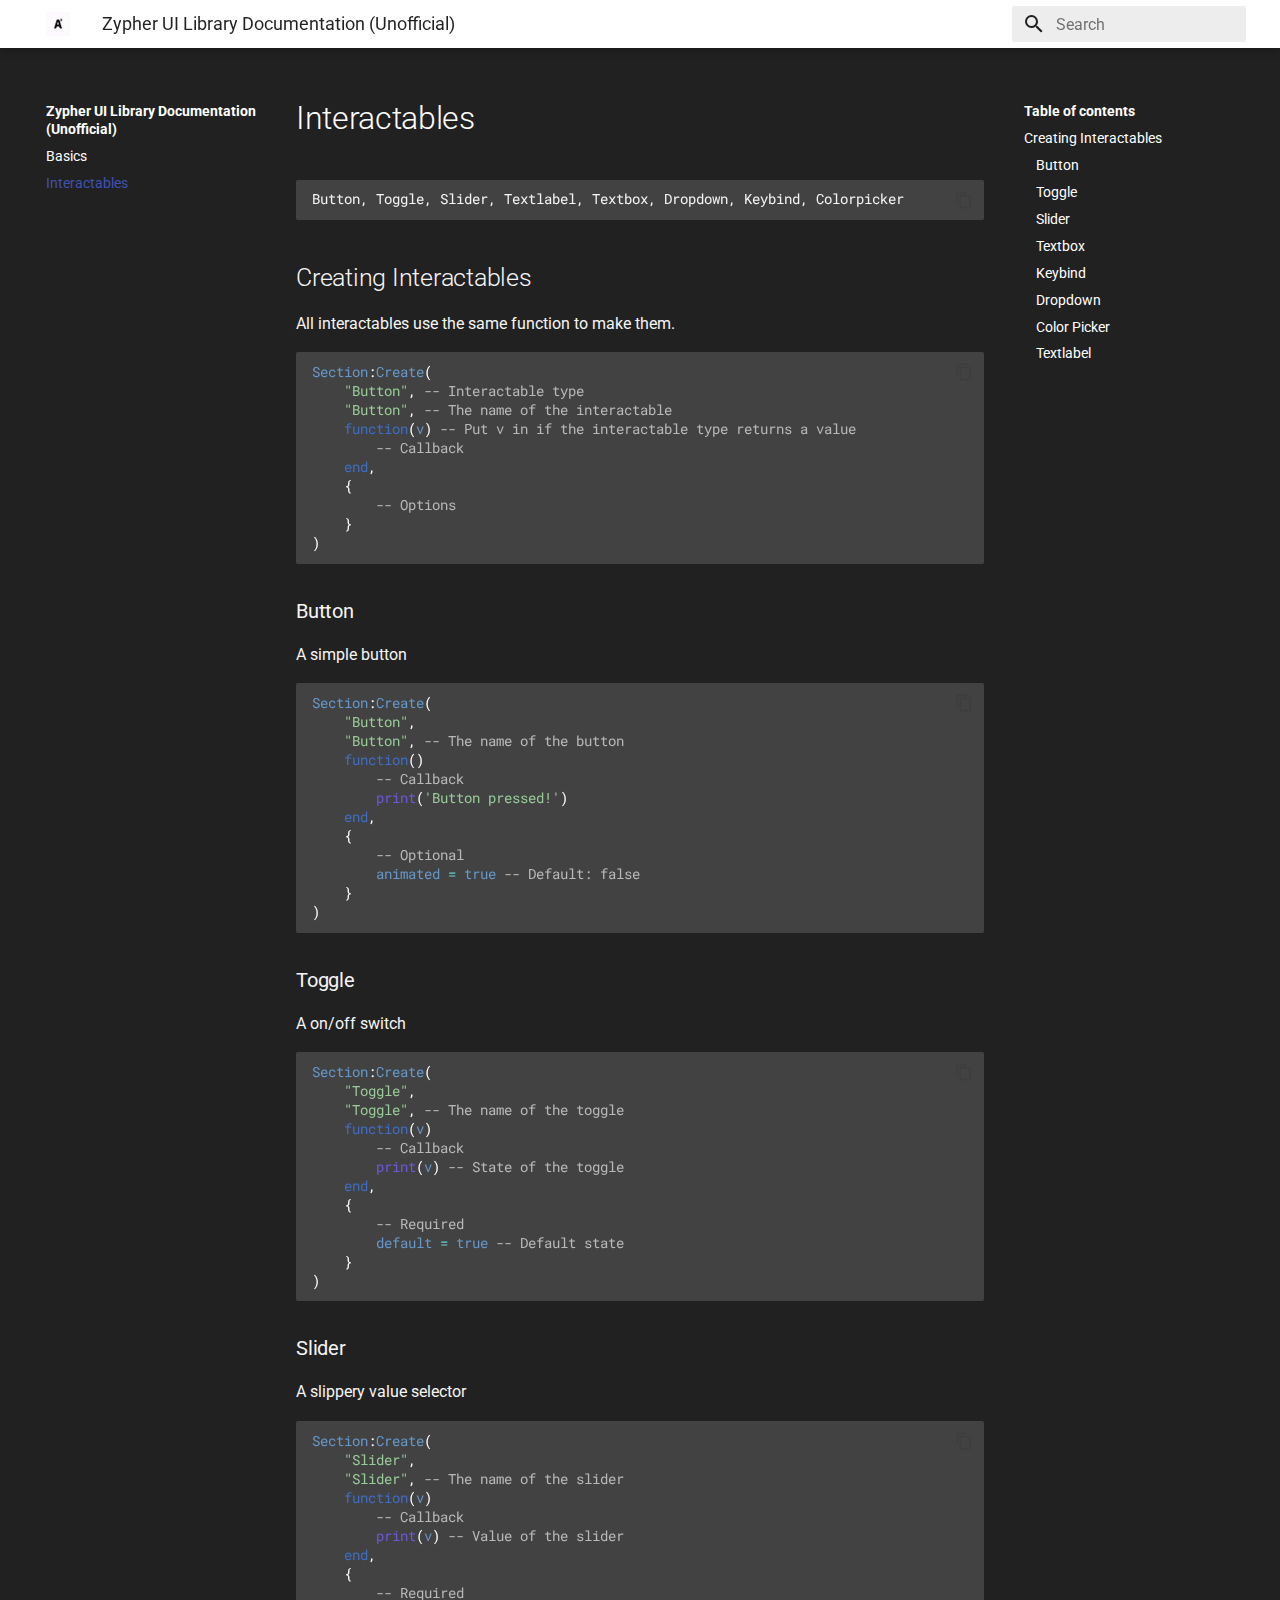
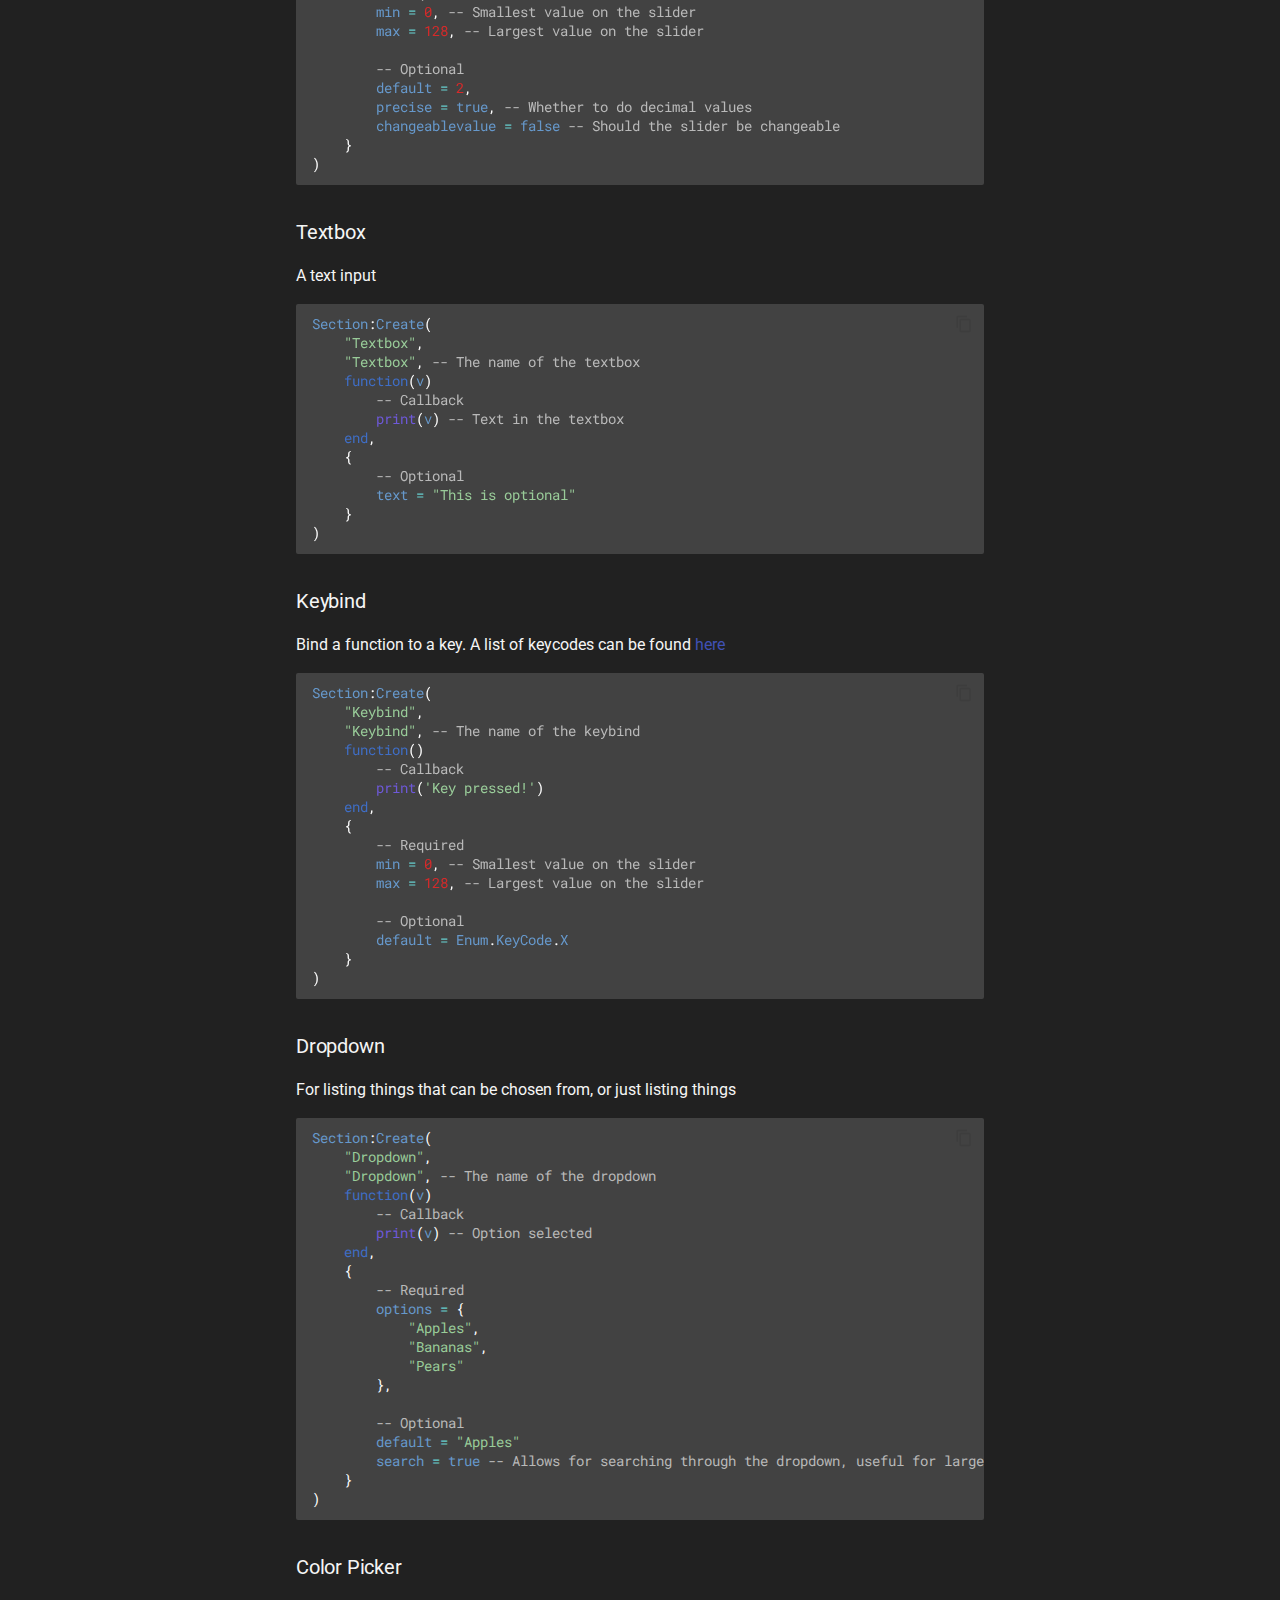
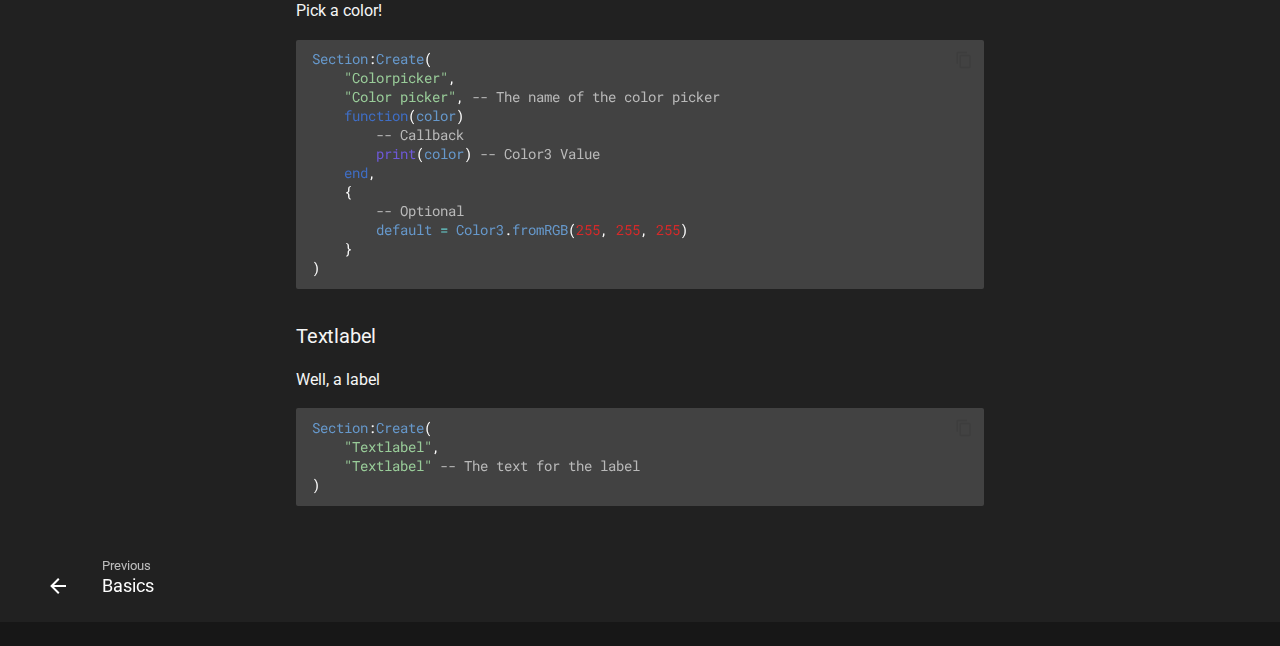
==== interactables/index.html @ fa1dda00 "Deployed f3097f0 with MkDocs version: 1.1.2" ====
<!doctype html>
<html lang="en" class="no-js">
  <head>
    
      <meta charset="utf-8">
      <meta name="viewport" content="width=device-width,initial-scale=1">
      
      
      
      
      <link rel="shortcut icon" href="../images/favicon.png">
      <meta name="generator" content="mkdocs-1.1.2, mkdocs-material-6.2.8">
    
    
      
        <title>Interactables - Zypher UI Library Documentation (Unofficial)</title>
      
    
    
      <link rel="stylesheet" href="../assets/stylesheets/main.cb6bc1d0.min.css">
      
        
        <link rel="stylesheet" href="../assets/stylesheets/palette.39b8e14a.min.css">
        
          
          
          <meta name="theme-color" content="#ffffff">
        
      
    
    
    
      
        
        <link rel="preconnect" href="https://fonts.gstatic.com" crossorigin>
        <link rel="stylesheet" href="https://fonts.googleapis.com/css?family=Roboto:300,400,400i,700%7CRoboto+Mono&display=fallback">
        <style>body,input{font-family:"Roboto",-apple-system,BlinkMacSystemFont,Helvetica,Arial,sans-serif}code,kbd,pre{font-family:"Roboto Mono",SFMono-Regular,Consolas,Menlo,monospace}</style>
      
    
    
    
      <link rel="stylesheet" href="../stylesheets/dark_theme.css">
    
      <link rel="stylesheet" href="../stylesheets/codehilite.css">
    
      <link rel="stylesheet" href="../stylesheets/styles.css">
    
    
      
    
    
<link rel='icon' type="image/png" href='https://cdn.soldexe.tk/l9nUzdSO.png' />
<meta property="og:type" content="website" />
<meta property="og:title" content="Alpha X" />
<meta property="og:description" content="Alpha X Script Documentation" />
<meta property="og:url" content="None" />
<meta property="og:image" content="https://cdn.soldexe.tk/l9nUzdSO.png" />

  </head>
  
  
    
    
    
    
    
    <body dir="ltr" data-md-color-scheme="" data-md-color-primary="white" data-md-color-accent="gray">
      
  
    
    <input class="md-toggle" data-md-toggle="drawer" type="checkbox" id="__drawer" autocomplete="off">
    <input class="md-toggle" data-md-toggle="search" type="checkbox" id="__search" autocomplete="off">
    <label class="md-overlay" for="__drawer"></label>
    <div data-md-component="skip">
      
        
        <a href="#interactables" class="md-skip">
          Skip to content
        </a>
      
    </div>
    <div data-md-component="announce">
      
    </div>
    
      

<header class="md-header" data-md-component="header">
  <nav class="md-header-nav md-grid" aria-label="Header">
    <a href=".." title="Zypher UI Library Documentation (Unofficial)" class="md-header-nav__button md-logo" aria-label="Zypher UI Library Documentation (Unofficial)">
      
  <img src="../assets/logo.png" alt="logo">

    </a>
    <label class="md-header-nav__button md-icon" for="__drawer">
      <svg xmlns="http://www.w3.org/2000/svg" viewBox="0 0 24 24"><path d="M3 6h18v2H3V6m0 5h18v2H3v-2m0 5h18v2H3v-2z"/></svg>
    </label>
    <div class="md-header-nav__title" data-md-component="header-title">
      <div class="md-header-nav__ellipsis">
        <div class="md-header-nav__topic">
          <span class="md-ellipsis">
            Zypher UI Library Documentation (Unofficial)
          </span>
        </div>
        <div class="md-header-nav__topic">
          <span class="md-ellipsis">
            
              Interactables
            
          </span>
        </div>
      </div>
    </div>
    
      <label class="md-header-nav__button md-icon" for="__search">
        <svg xmlns="http://www.w3.org/2000/svg" viewBox="0 0 24 24"><path d="M9.5 3A6.5 6.5 0 0116 9.5c0 1.61-.59 3.09-1.56 4.23l.27.27h.79l5 5-1.5 1.5-5-5v-.79l-.27-.27A6.516 6.516 0 019.5 16 6.5 6.5 0 013 9.5 6.5 6.5 0 019.5 3m0 2C7 5 5 7 5 9.5S7 14 9.5 14 14 12 14 9.5 12 5 9.5 5z"/></svg>
      </label>
      
<div class="md-search" data-md-component="search" role="dialog">
  <label class="md-search__overlay" for="__search"></label>
  <div class="md-search__inner" role="search">
    <form class="md-search__form" name="search">
      <input type="text" class="md-search__input" name="query" aria-label="Search" placeholder="Search" autocapitalize="off" autocorrect="off" autocomplete="off" spellcheck="false" data-md-component="search-query" data-md-state="active" required>
      <label class="md-search__icon md-icon" for="__search">
        <svg xmlns="http://www.w3.org/2000/svg" viewBox="0 0 24 24"><path d="M9.5 3A6.5 6.5 0 0116 9.5c0 1.61-.59 3.09-1.56 4.23l.27.27h.79l5 5-1.5 1.5-5-5v-.79l-.27-.27A6.516 6.516 0 019.5 16 6.5 6.5 0 013 9.5 6.5 6.5 0 019.5 3m0 2C7 5 5 7 5 9.5S7 14 9.5 14 14 12 14 9.5 12 5 9.5 5z"/></svg>
        <svg xmlns="http://www.w3.org/2000/svg" viewBox="0 0 24 24"><path d="M20 11v2H8l5.5 5.5-1.42 1.42L4.16 12l7.92-7.92L13.5 5.5 8 11h12z"/></svg>
      </label>
      <button type="reset" class="md-search__icon md-icon" aria-label="Clear" data-md-component="search-reset" tabindex="-1">
        <svg xmlns="http://www.w3.org/2000/svg" viewBox="0 0 24 24"><path d="M19 6.41L17.59 5 12 10.59 6.41 5 5 6.41 10.59 12 5 17.59 6.41 19 12 13.41 17.59 19 19 17.59 13.41 12 19 6.41z"/></svg>
      </button>
    </form>
    <div class="md-search__output">
      <div class="md-search__scrollwrap" data-md-scrollfix>
        <div class="md-search-result" data-md-component="search-result">
          <div class="md-search-result__meta">
            Initializing search
          </div>
          <ol class="md-search-result__list"></ol>
        </div>
      </div>
    </div>
  </div>
</div>
    
    
  </nav>
</header>
    
    <div class="md-container" data-md-component="container">
      
      
        
      
      <main class="md-main" data-md-component="main">
        <div class="md-main__inner md-grid">
          
            
              
              <div class="md-sidebar md-sidebar--primary" data-md-component="navigation" >
                <div class="md-sidebar__scrollwrap">
                  <div class="md-sidebar__inner">
                    




<nav class="md-nav md-nav--primary" aria-label="Navigation" data-md-level="0">
  <label class="md-nav__title" for="__drawer">
    <a href=".." title="Zypher UI Library Documentation (Unofficial)" class="md-nav__button md-logo" aria-label="Zypher UI Library Documentation (Unofficial)">
      
  <img src="../assets/logo.png" alt="logo">

    </a>
    Zypher UI Library Documentation (Unofficial)
  </label>
  
  <ul class="md-nav__list" data-md-scrollfix>
    
      
      
      

  
  
  
    <li class="md-nav__item">
      <a href=".." class="md-nav__link">
        Basics
      </a>
    </li>
  

    
      
      
      

  
  
    
  
  
    <li class="md-nav__item md-nav__item--active">
      
      <input class="md-nav__toggle md-toggle" data-md-toggle="toc" type="checkbox" id="__toc">
      
        
      
      
        <label class="md-nav__link md-nav__link--active" for="__toc">
          Interactables
          <span class="md-nav__icon md-icon"></span>
        </label>
      
      <a href="./" class="md-nav__link md-nav__link--active">
        Interactables
      </a>
      
        
<nav class="md-nav md-nav--secondary" aria-label="Table of contents">
  
  
    
  
  
    <label class="md-nav__title" for="__toc">
      <span class="md-nav__icon md-icon"></span>
      Table of contents
    </label>
    <ul class="md-nav__list" data-md-scrollfix>
      
        <li class="md-nav__item">
  <a href="#creating-interactables" class="md-nav__link">
    Creating Interactables
  </a>
  
    <nav class="md-nav" aria-label="Creating Interactables">
      <ul class="md-nav__list">
        
          <li class="md-nav__item">
  <a href="#button" class="md-nav__link">
    Button
  </a>
  
</li>
        
          <li class="md-nav__item">
  <a href="#toggle" class="md-nav__link">
    Toggle
  </a>
  
</li>
        
          <li class="md-nav__item">
  <a href="#slider" class="md-nav__link">
    Slider
  </a>
  
</li>
        
          <li class="md-nav__item">
  <a href="#textbox" class="md-nav__link">
    Textbox
  </a>
  
</li>
        
          <li class="md-nav__item">
  <a href="#keybind" class="md-nav__link">
    Keybind
  </a>
  
</li>
        
          <li class="md-nav__item">
  <a href="#dropdown" class="md-nav__link">
    Dropdown
  </a>
  
</li>
        
          <li class="md-nav__item">
  <a href="#color-picker" class="md-nav__link">
    Color Picker
  </a>
  
</li>
        
          <li class="md-nav__item">
  <a href="#textlabel" class="md-nav__link">
    Textlabel
  </a>
  
</li>
        
      </ul>
    </nav>
  
</li>
      
    </ul>
  
</nav>
      
    </li>
  

    
  </ul>
</nav>
                  </div>
                </div>
              </div>
            
            
              
              <div class="md-sidebar md-sidebar--secondary" data-md-component="toc" >
                <div class="md-sidebar__scrollwrap">
                  <div class="md-sidebar__inner">
                    
<nav class="md-nav md-nav--secondary" aria-label="Table of contents">
  
  
    
  
  
    <label class="md-nav__title" for="__toc">
      <span class="md-nav__icon md-icon"></span>
      Table of contents
    </label>
    <ul class="md-nav__list" data-md-scrollfix>
      
        <li class="md-nav__item">
  <a href="#creating-interactables" class="md-nav__link">
    Creating Interactables
  </a>
  
    <nav class="md-nav" aria-label="Creating Interactables">
      <ul class="md-nav__list">
        
          <li class="md-nav__item">
  <a href="#button" class="md-nav__link">
    Button
  </a>
  
</li>
        
          <li class="md-nav__item">
  <a href="#toggle" class="md-nav__link">
    Toggle
  </a>
  
</li>
        
          <li class="md-nav__item">
  <a href="#slider" class="md-nav__link">
    Slider
  </a>
  
</li>
        
          <li class="md-nav__item">
  <a href="#textbox" class="md-nav__link">
    Textbox
  </a>
  
</li>
        
          <li class="md-nav__item">
  <a href="#keybind" class="md-nav__link">
    Keybind
  </a>
  
</li>
        
          <li class="md-nav__item">
  <a href="#dropdown" class="md-nav__link">
    Dropdown
  </a>
  
</li>
        
          <li class="md-nav__item">
  <a href="#color-picker" class="md-nav__link">
    Color Picker
  </a>
  
</li>
        
          <li class="md-nav__item">
  <a href="#textlabel" class="md-nav__link">
    Textlabel
  </a>
  
</li>
        
      </ul>
    </nav>
  
</li>
      
    </ul>
  
</nav>
                  </div>
                </div>
              </div>
            
          
          <div class="md-content">
            <article class="md-content__inner md-typeset">
              
                
                
                <h1 id="interactables">Interactables</h1>
<div class="highlight"><pre><span></span><code>Button, Toggle, Slider, Textlabel, Textbox, Dropdown, Keybind, Colorpicker
</code></pre></div>
<h2 id="creating-interactables">Creating Interactables</h2>
<p>All interactables use the same function to make them.</p>
<div class="highlight"><pre><span></span><code><span class="n">Section</span><span class="p">:</span><span class="n">Create</span><span class="p">(</span>
    <span class="s2">&quot;Button&quot;</span><span class="p">,</span> <span class="c1">-- Interactable type</span>
    <span class="s2">&quot;Button&quot;</span><span class="p">,</span> <span class="c1">-- The name of the interactable</span>
    <span class="kr">function</span><span class="p">(</span><span class="n">v</span><span class="p">)</span> <span class="c1">-- Put v in if the interactable type returns a value</span>
        <span class="c1">-- Callback</span>
    <span class="kr">end</span><span class="p">,</span>
    <span class="p">{</span>
        <span class="c1">-- Options</span>
    <span class="p">}</span>
<span class="p">)</span>
</code></pre></div>
<h3 id="button">Button</h3>
<p>A simple button</p>
<div class="highlight"><pre><span></span><code><span class="n">Section</span><span class="p">:</span><span class="n">Create</span><span class="p">(</span>
    <span class="s2">&quot;Button&quot;</span><span class="p">,</span>
    <span class="s2">&quot;Button&quot;</span><span class="p">,</span> <span class="c1">-- The name of the button</span>
    <span class="kr">function</span><span class="p">()</span>
        <span class="c1">-- Callback</span>
        <span class="nb">print</span><span class="p">(</span><span class="s1">&#39;Button pressed!&#39;</span><span class="p">)</span>
    <span class="kr">end</span><span class="p">,</span>
    <span class="p">{</span>
        <span class="c1">-- Optional</span>
        <span class="n">animated</span> <span class="o">=</span> <span class="kc">true</span> <span class="c1">-- Default: false</span>
    <span class="p">}</span>
<span class="p">)</span>
</code></pre></div>
<h3 id="toggle">Toggle</h3>
<p>A on/off switch</p>
<div class="highlight"><pre><span></span><code><span class="n">Section</span><span class="p">:</span><span class="n">Create</span><span class="p">(</span>
    <span class="s2">&quot;Toggle&quot;</span><span class="p">,</span>
    <span class="s2">&quot;Toggle&quot;</span><span class="p">,</span> <span class="c1">-- The name of the toggle</span>
    <span class="kr">function</span><span class="p">(</span><span class="n">v</span><span class="p">)</span>
        <span class="c1">-- Callback</span>
        <span class="nb">print</span><span class="p">(</span><span class="n">v</span><span class="p">)</span> <span class="c1">-- State of the toggle</span>
    <span class="kr">end</span><span class="p">,</span>
    <span class="p">{</span>
        <span class="c1">-- Required</span>
        <span class="n">default</span> <span class="o">=</span> <span class="kc">true</span> <span class="c1">-- Default state</span>
    <span class="p">}</span>
<span class="p">)</span>
</code></pre></div>
<h3 id="slider">Slider</h3>
<p>A slippery value selector</p>
<div class="highlight"><pre><span></span><code><span class="n">Section</span><span class="p">:</span><span class="n">Create</span><span class="p">(</span>
    <span class="s2">&quot;Slider&quot;</span><span class="p">,</span>
    <span class="s2">&quot;Slider&quot;</span><span class="p">,</span> <span class="c1">-- The name of the slider</span>
    <span class="kr">function</span><span class="p">(</span><span class="n">v</span><span class="p">)</span>
        <span class="c1">-- Callback</span>
        <span class="nb">print</span><span class="p">(</span><span class="n">v</span><span class="p">)</span> <span class="c1">-- Value of the slider</span>
    <span class="kr">end</span><span class="p">,</span>
    <span class="p">{</span>
        <span class="c1">-- Required</span>
        <span class="n">min</span> <span class="o">=</span> <span class="mi">0</span><span class="p">,</span> <span class="c1">-- Smallest value on the slider</span>
        <span class="n">max</span> <span class="o">=</span> <span class="mi">128</span><span class="p">,</span> <span class="c1">-- Largest value on the slider</span>

        <span class="c1">-- Optional</span>
        <span class="n">default</span> <span class="o">=</span> <span class="mi">2</span><span class="p">,</span>
        <span class="n">precise</span> <span class="o">=</span> <span class="kc">true</span><span class="p">,</span> <span class="c1">-- Whether to do decimal values</span>
        <span class="n">changeablevalue</span> <span class="o">=</span> <span class="kc">false</span> <span class="c1">-- Should the slider be changeable</span>
    <span class="p">}</span>
<span class="p">)</span>
</code></pre></div>
<h3 id="textbox">Textbox</h3>
<p>A text input</p>
<div class="highlight"><pre><span></span><code><span class="n">Section</span><span class="p">:</span><span class="n">Create</span><span class="p">(</span>
    <span class="s2">&quot;Textbox&quot;</span><span class="p">,</span>
    <span class="s2">&quot;Textbox&quot;</span><span class="p">,</span> <span class="c1">-- The name of the textbox</span>
    <span class="kr">function</span><span class="p">(</span><span class="n">v</span><span class="p">)</span>
        <span class="c1">-- Callback</span>
        <span class="nb">print</span><span class="p">(</span><span class="n">v</span><span class="p">)</span> <span class="c1">-- Text in the textbox</span>
    <span class="kr">end</span><span class="p">,</span>
    <span class="p">{</span>
        <span class="c1">-- Optional</span>
        <span class="n">text</span> <span class="o">=</span> <span class="s2">&quot;This is optional&quot;</span>
    <span class="p">}</span>
<span class="p">)</span>
</code></pre></div>
<h3 id="keybind">Keybind</h3>
<p>Bind a function to a key. A list of keycodes can be found <a href="https://developer.roblox.com/en-us/api-reference/enum/KeyCode">here</a></p>
<div class="highlight"><pre><span></span><code><span class="n">Section</span><span class="p">:</span><span class="n">Create</span><span class="p">(</span>
    <span class="s2">&quot;Keybind&quot;</span><span class="p">,</span>
    <span class="s2">&quot;Keybind&quot;</span><span class="p">,</span> <span class="c1">-- The name of the keybind</span>
    <span class="kr">function</span><span class="p">()</span>
        <span class="c1">-- Callback</span>
        <span class="nb">print</span><span class="p">(</span><span class="s1">&#39;Key pressed!&#39;</span><span class="p">)</span>
    <span class="kr">end</span><span class="p">,</span>
    <span class="p">{</span>
        <span class="c1">-- Required</span>
        <span class="n">min</span> <span class="o">=</span> <span class="mi">0</span><span class="p">,</span> <span class="c1">-- Smallest value on the slider</span>
        <span class="n">max</span> <span class="o">=</span> <span class="mi">128</span><span class="p">,</span> <span class="c1">-- Largest value on the slider</span>

        <span class="c1">-- Optional</span>
        <span class="n">default</span> <span class="o">=</span> <span class="n">Enum</span><span class="p">.</span><span class="n">KeyCode</span><span class="p">.</span><span class="n">X</span>
    <span class="p">}</span>
<span class="p">)</span>
</code></pre></div>
<h3 id="dropdown">Dropdown</h3>
<p>For listing things that can be chosen from, or just listing things</p>
<div class="highlight"><pre><span></span><code><span class="n">Section</span><span class="p">:</span><span class="n">Create</span><span class="p">(</span>
    <span class="s2">&quot;Dropdown&quot;</span><span class="p">,</span>
    <span class="s2">&quot;Dropdown&quot;</span><span class="p">,</span> <span class="c1">-- The name of the dropdown</span>
    <span class="kr">function</span><span class="p">(</span><span class="n">v</span><span class="p">)</span>
        <span class="c1">-- Callback</span>
        <span class="nb">print</span><span class="p">(</span><span class="n">v</span><span class="p">)</span> <span class="c1">-- Option selected</span>
    <span class="kr">end</span><span class="p">,</span>
    <span class="p">{</span>
        <span class="c1">-- Required</span>
        <span class="n">options</span> <span class="o">=</span> <span class="p">{</span>
            <span class="s2">&quot;Apples&quot;</span><span class="p">,</span>
            <span class="s2">&quot;Bananas&quot;</span><span class="p">,</span>
            <span class="s2">&quot;Pears&quot;</span>
        <span class="p">},</span>

        <span class="c1">-- Optional</span>
        <span class="n">default</span> <span class="o">=</span> <span class="s2">&quot;Apples&quot;</span>
        <span class="n">search</span> <span class="o">=</span> <span class="kc">true</span> <span class="c1">-- Allows for searching through the dropdown, useful for large arrays of values</span>
    <span class="p">}</span>
<span class="p">)</span>
</code></pre></div>
<h3 id="color-picker">Color Picker</h3>
<p>Pick a color!</p>
<div class="highlight"><pre><span></span><code><span class="n">Section</span><span class="p">:</span><span class="n">Create</span><span class="p">(</span>
    <span class="s2">&quot;Colorpicker&quot;</span><span class="p">,</span>
    <span class="s2">&quot;Color picker&quot;</span><span class="p">,</span> <span class="c1">-- The name of the color picker</span>
    <span class="kr">function</span><span class="p">(</span><span class="n">color</span><span class="p">)</span>
        <span class="c1">-- Callback</span>
        <span class="nb">print</span><span class="p">(</span><span class="n">color</span><span class="p">)</span> <span class="c1">-- Color3 Value</span>
    <span class="kr">end</span><span class="p">,</span>
    <span class="p">{</span>
        <span class="c1">-- Optional</span>
        <span class="n">default</span> <span class="o">=</span> <span class="n">Color3</span><span class="p">.</span><span class="n">fromRGB</span><span class="p">(</span><span class="mi">255</span><span class="p">,</span> <span class="mi">255</span><span class="p">,</span> <span class="mi">255</span><span class="p">)</span>
    <span class="p">}</span>
<span class="p">)</span>
</code></pre></div>
<h3 id="textlabel">Textlabel</h3>
<p>Well, a label</p>
<div class="highlight"><pre><span></span><code><span class="n">Section</span><span class="p">:</span><span class="n">Create</span><span class="p">(</span>
    <span class="s2">&quot;Textlabel&quot;</span><span class="p">,</span>
    <span class="s2">&quot;Textlabel&quot;</span> <span class="c1">-- The text for the label</span>
<span class="p">)</span>
</code></pre></div>
                
              
              
                


              
            </article>
          </div>
        </div>
      </main>
      
        
<footer class="md-footer">
  
    <div class="md-footer-nav">
      <nav class="md-footer-nav__inner md-grid" aria-label="Footer">
        
          <a href=".." class="md-footer-nav__link md-footer-nav__link--prev" rel="prev">
            <div class="md-footer-nav__button md-icon">
              <svg xmlns="http://www.w3.org/2000/svg" viewBox="0 0 24 24"><path d="M20 11v2H8l5.5 5.5-1.42 1.42L4.16 12l7.92-7.92L13.5 5.5 8 11h12z"/></svg>
            </div>
            <div class="md-footer-nav__title">
              <div class="md-ellipsis">
                <span class="md-footer-nav__direction">
                  Previous
                </span>
                Basics
              </div>
            </div>
          </a>
        
        
      </nav>
    </div>
  
  <div class="md-footer-meta md-typeset">
    <div class="md-footer-meta__inner md-grid">
      <div class="md-footer-copyright">
        
      </div>
      
    </div>
  </div>
</footer>
      
    </div>
    
      <script src="../assets/javascripts/vendor.18f0862e.min.js"></script>
      <script src="../assets/javascripts/bundle.994580cf.min.js"></script><script id="__lang" type="application/json">{"clipboard.copy": "Copy to clipboard", "clipboard.copied": "Copied to clipboard", "search.config.lang": "en", "search.config.pipeline": "trimmer, stopWordFilter", "search.config.separator": "[\\s\\-]+", "search.placeholder": "Search", "search.result.placeholder": "Type to start searching", "search.result.none": "No matching documents", "search.result.one": "1 matching document", "search.result.other": "# matching documents", "search.result.more.one": "1 more on this page", "search.result.more.other": "# more on this page", "search.result.term.missing": "Missing"}</script>
      
      <script>
        app = initialize({
          base: "..",
          features: [],
          search: Object.assign({
            worker: "../assets/javascripts/worker/search.9c0e82ba.min.js"
          }, typeof search !== "undefined" && search)
        })
      </script>
      
    
  </body>
</html>
---- assets/stylesheets/main.cb6bc1d0.min.css ----
html{box-sizing:border-box;-webkit-text-size-adjust:none;-moz-text-size-adjust:none;-ms-text-size-adjust:none;text-size-adjust:none}*,*::before,*::after{box-sizing:inherit}body{margin:0}a,button,label,input{-webkit-tap-highlight-color:transparent}a{color:inherit;text-decoration:none}hr{display:block;box-sizing:content-box;height:.05rem;padding:0;overflow:visible;border:0}small{font-size:80%}sub,sup{line-height:1em}img{border-style:none}table{border-collapse:separate;border-spacing:0}td,th{font-weight:400;vertical-align:top}button{margin:0;padding:0;font-size:inherit;background:transparent;border:0}input{border:0;outline:none}:root{--md-default-fg-color: hsla(0, 0%, 0%, 0.87);--md-default-fg-color--light: hsla(0, 0%, 0%, 0.54);--md-default-fg-color--lighter: hsla(0, 0%, 0%, 0.32);--md-default-fg-color--lightest: hsla(0, 0%, 0%, 0.07);--md-default-bg-color: hsla(0, 0%, 100%, 1);--md-default-bg-color--light: hsla(0, 0%, 100%, 0.7);--md-default-bg-color--lighter: hsla(0, 0%, 100%, 0.3);--md-default-bg-color--lightest: hsla(0, 0%, 100%, 0.12);--md-primary-fg-color: hsla(231, 48%, 48%, 1);--md-primary-fg-color--light: hsla(231, 44%, 56%, 1);--md-primary-fg-color--dark: hsla(232, 54%, 41%, 1);--md-primary-bg-color: hsla(0, 0%, 100%, 1);--md-primary-bg-color--light: hsla(0, 0%, 100%, 0.7);--md-accent-fg-color: hsla(231, 99%, 66%, 1);--md-accent-fg-color--transparent: hsla(231, 99%, 66%, 0.1);--md-accent-bg-color: hsla(0, 0%, 100%, 1);--md-accent-bg-color--light: hsla(0, 0%, 100%, 0.7)}:root>*{--md-code-fg-color: hsla(200, 18%, 26%, 1);--md-code-bg-color: hsla(0, 0%, 96%, 1);--md-code-hl-color: hsla(60, 100%, 50%, 0.5);--md-code-hl-number-color: hsla(0, 67%, 50%, 1);--md-code-hl-special-color: hsla(340, 83%, 47%, 1);--md-code-hl-function-color: hsla(291, 45%, 50%, 1);--md-code-hl-constant-color: hsla(250, 63%, 60%, 1);--md-code-hl-keyword-color: hsla(219, 54%, 51%, 1);--md-code-hl-string-color: hsla(150, 63%, 30%, 1);--md-code-hl-name-color: var(--md-code-fg-color);--md-code-hl-operator-color: var(--md-default-fg-color--light);--md-code-hl-punctuation-color: var(--md-default-fg-color--light);--md-code-hl-comment-color: var(--md-default-fg-color--light);--md-code-hl-generic-color: var(--md-default-fg-color--light);--md-code-hl-variable-color: var(--md-default-fg-color--light);--md-typeset-color: var(--md-default-fg-color);--md-typeset-a-color: var(--md-primary-fg-color);--md-typeset-mark-color: hsla(60, 100%, 50%, 0.5);--md-typeset-del-color: hsla(6, 90%, 60%, 0.15);--md-typeset-ins-color: hsla(150, 90%, 44%, 0.15);--md-typeset-kbd-color: hsla(0, 0%, 98%, 1);--md-typeset-kbd-accent-color: hsla(0, 100%, 100%, 1);--md-typeset-kbd-border-color: hsla(0, 0%, 72%, 1);--md-admonition-fg-color: var(--md-default-fg-color);--md-admonition-bg-color: var(--md-default-bg-color);--md-footer-fg-color: hsla(0, 0%, 100%, 1);--md-footer-fg-color--light: hsla(0, 0%, 100%, 0.7);--md-footer-fg-color--lighter: hsla(0, 0%, 100%, 0.3);--md-footer-bg-color: hsla(0, 0%, 0%, 0.87);--md-footer-bg-color--dark: hsla(0, 0%, 0%, 0.32)}.md-icon svg{display:block;width:1.2rem;height:1.2rem;fill:currentColor}body{-webkit-font-smoothing:antialiased;-moz-osx-font-smoothing:grayscale}body,input{color:var(--md-typeset-color);font-feature-settings:"kern","liga";font-family:-apple-system,BlinkMacSystemFont,Helvetica,Arial,sans-serif}code,pre,kbd{color:var(--md-typeset-color);font-feature-settings:"kern";font-family:SFMono-Regular,Consolas,Menlo,monospace}:root{--md-typeset-table--ascending: url("data:image/svg+xml;charset=utf-8,<?xml version='1.0' encoding='UTF-8'?><!DOCTYPE svg PUBLIC '-//W3C//DTD SVG 1.1//EN' 'http://www.w3.org/Graphics/SVG/1.1/DTD/svg11.dtd'><svg xmlns='http://www.w3.org/2000/svg' xmlns:xlink='http://www.w3.org/1999/xlink' version='1.1' id='mdi-arrow-down' width='24' height='24' viewBox='0 0 24 24'><path d='M11,4H13V16L18.5,10.5L19.92,11.92L12,19.84L4.08,11.92L5.5,10.5L11,16V4Z'/></svg>");--md-typeset-table--descending: url("data:image/svg+xml;charset=utf-8,<?xml version='1.0' encoding='UTF-8'?><!DOCTYPE svg PUBLIC '-//W3C//DTD SVG 1.1//EN' 'http://www.w3.org/Graphics/SVG/1.1/DTD/svg11.dtd'><svg xmlns='http://www.w3.org/2000/svg' xmlns:xlink='http://www.w3.org/1999/xlink' version='1.1' id='mdi-arrow-up' width='24' height='24' viewBox='0 0 24 24'><path d='M13,20H11V8L5.5,13.5L4.08,12.08L12,4.16L19.92,12.08L18.5,13.5L13,8V20Z'/></svg>")}.md-typeset{font-size:.8rem;line-height:1.6;-webkit-print-color-adjust:exact;color-adjust:exact}@media print{.md-typeset{font-size:.68rem}}.md-typeset p,.md-typeset ul,.md-typeset ol,.md-typeset dl,.md-typeset blockquote{margin:1em 0}.md-typeset h1{margin:0 0 1.25em;color:var(--md-default-fg-color--light);font-weight:300;font-size:2em;line-height:1.3;letter-spacing:-0.01em}.md-typeset h2{margin:1.6em 0 .64em;font-weight:300;font-size:1.5625em;line-height:1.4;letter-spacing:-0.01em}.md-typeset h3{margin:1.6em 0 .8em;font-weight:400;font-size:1.25em;line-height:1.5;letter-spacing:-0.01em}.md-typeset h2+h3{margin-top:.8em}.md-typeset h4{margin:1em 0;font-weight:700;letter-spacing:-0.01em}.md-typeset h5,.md-typeset h6{margin:1.25em 0;color:var(--md-default-fg-color--light);font-weight:700;font-size:.8em;letter-spacing:-0.01em}.md-typeset h5{text-transform:uppercase}.md-typeset hr{margin:1.5em 0;border-bottom:.05rem solid var(--md-default-fg-color--lightest)}.md-typeset a{color:var(--md-typeset-a-color);word-break:break-word}.md-typeset a,.md-typeset a::before{transition:color 125ms}.md-typeset a:focus,.md-typeset a:hover{color:var(--md-accent-fg-color)}.md-typeset code,.md-typeset pre,.md-typeset kbd{color:var(--md-code-fg-color);direction:ltr}@media print{.md-typeset code,.md-typeset pre,.md-typeset kbd{white-space:pre-wrap}}.md-typeset code{padding:0 .2941176471em;font-size:.85em;word-break:break-word;background-color:var(--md-code-bg-color);border-radius:.1rem;-webkit-box-decoration-break:clone;box-decoration-break:clone}.md-typeset code:not(.focus-visible){outline:none;-webkit-tap-highlight-color:transparent}.md-typeset h1 code,.md-typeset h2 code,.md-typeset h3 code,.md-typeset h4 code,.md-typeset h5 code,.md-typeset h6 code{margin:initial;padding:initial;background-color:transparent;box-shadow:none}.md-typeset a>code{color:currentColor}.md-typeset pre{position:relative;margin:1em 0;line-height:1.4}.md-typeset pre>code{display:block;margin:0;padding:.7720588235em 1.1764705882em;overflow:auto;word-break:normal;box-shadow:none;-webkit-box-decoration-break:slice;box-decoration-break:slice;touch-action:auto;scrollbar-width:thin;scrollbar-color:var(--md-default-fg-color--lighter) transparent}.md-typeset pre>code:hover{scrollbar-color:var(--md-accent-fg-color) transparent}.md-typeset pre>code::-webkit-scrollbar{width:.2rem;height:.2rem}.md-typeset pre>code::-webkit-scrollbar-thumb{background-color:var(--md-default-fg-color--lighter)}.md-typeset pre>code::-webkit-scrollbar-thumb:hover{background-color:var(--md-accent-fg-color)}@media screen and (max-width: 44.9375em){.md-typeset>pre{margin:1em -0.8rem}.md-typeset>pre code{border-radius:0}}.md-typeset kbd{display:inline-block;padding:0 .6666666667em;color:var(--md-default-fg-color);font-size:.75em;vertical-align:text-top;word-break:break-word;background-color:var(--md-typeset-kbd-color);border-radius:.1rem;box-shadow:0 .1rem 0 .05rem var(--md-typeset-kbd-border-color),0 .1rem 0 var(--md-typeset-kbd-border-color),0 -0.1rem .2rem var(--md-typeset-kbd-accent-color) inset}.md-typeset mark{color:inherit;word-break:break-word;background-color:var(--md-typeset-mark-color);-webkit-box-decoration-break:clone;box-decoration-break:clone}.md-typeset abbr{text-decoration:none;border-bottom:.05rem dotted var(--md-default-fg-color--light);cursor:help}@media(hover: none){.md-typeset abbr{position:relative}.md-typeset abbr[title]:focus::after,.md-typeset abbr[title]:hover::after{box-shadow:0 2px 2px 0 rgba(0,0,0,.14),0 1px 5px 0 rgba(0,0,0,.12),0 3px 1px -2px rgba(0,0,0,.2);position:absolute;left:0;display:inline-block;width:auto;min-width:-webkit-max-content;min-width:-moz-max-content;min-width:max-content;max-width:80%;margin-top:2em;padding:.2rem .3rem;color:var(--md-default-bg-color);font-size:.7rem;background-color:var(--md-default-fg-color);border-radius:.1rem;content:attr(title)}}.md-typeset small{opacity:.75}.md-typeset sup,.md-typeset sub{margin-left:.078125em}[dir=rtl] .md-typeset sup,[dir=rtl] .md-typeset sub{margin-right:.078125em;margin-left:initial}.md-typeset blockquote{padding-left:.6rem;color:var(--md-default-fg-color--light);border-left:.2rem solid var(--md-default-fg-color--lighter)}[dir=rtl] .md-typeset blockquote{padding-right:.6rem;padding-left:initial;border-right:.2rem solid var(--md-default-fg-color--lighter);border-left:initial}.md-typeset ul{list-style-type:disc}.md-typeset ul,.md-typeset ol{margin-left:.625em;padding:0}[dir=rtl] .md-typeset ul,[dir=rtl] .md-typeset ol{margin-right:.625em;margin-left:initial}.md-typeset ul ol,.md-typeset ol ol{list-style-type:lower-alpha}.md-typeset ul ol ol,.md-typeset ol ol ol{list-style-type:lower-roman}.md-typeset ul li,.md-typeset ol li{margin-bottom:.5em;margin-left:1.25em}[dir=rtl] .md-typeset ul li,[dir=rtl] .md-typeset ol li{margin-right:1.25em;margin-left:initial}.md-typeset ul li p,.md-typeset ul li blockquote,.md-typeset ol li p,.md-typeset ol li blockquote{margin:.5em 0}.md-typeset ul li:last-child,.md-typeset ol li:last-child{margin-bottom:0}.md-typeset ul li ul,.md-typeset ul li ol,.md-typeset ol li ul,.md-typeset ol li ol{margin:.5em 0 .5em .625em}[dir=rtl] .md-typeset ul li ul,[dir=rtl] .md-typeset ul li ol,[dir=rtl] .md-typeset ol li ul,[dir=rtl] .md-typeset ol li ol{margin-right:.625em;margin-left:initial}.md-typeset dd{margin:1em 0 1.5em 1.875em}[dir=rtl] .md-typeset dd{margin-right:1.875em;margin-left:initial}.md-typeset img,.md-typeset svg{max-width:100%;height:auto}.md-typeset img[align=left],.md-typeset svg[align=left]{margin:1em;margin-left:0}.md-typeset img[align=right],.md-typeset svg[align=right]{margin:1em;margin-right:0}.md-typeset img[align]:only-child,.md-typeset svg[align]:only-child{margin-top:0}.md-typeset figure{width:-webkit-fit-content;width:-moz-fit-content;width:fit-content;max-width:100%;margin:0 auto;text-align:center}.md-typeset figure img{display:block}.md-typeset figcaption{max-width:24rem;margin:1em auto 2em;font-style:italic}.md-typeset iframe{max-width:100%}.md-typeset table:not([class]){display:inline-block;max-width:100%;overflow:auto;font-size:.64rem;background-color:var(--md-default-bg-color);border-radius:.1rem;box-shadow:0 .2rem .5rem rgba(0,0,0,.05),0 0 .05rem rgba(0,0,0,.1);touch-action:auto}@media print{.md-typeset table:not([class]){display:table}}.md-typeset table:not([class])+*{margin-top:1.5em}.md-typeset table:not([class]) th>*:first-child,.md-typeset table:not([class]) td>*:first-child{margin-top:0}.md-typeset table:not([class]) th>*:last-child,.md-typeset table:not([class]) td>*:last-child{margin-bottom:0}.md-typeset table:not([class]) th:not([align]),.md-typeset table:not([class]) td:not([align]){text-align:left}[dir=rtl] .md-typeset table:not([class]) th:not([align]),[dir=rtl] .md-typeset table:not([class]) td:not([align]){text-align:right}.md-typeset table:not([class]) th{min-width:5rem;padding:.9375em 1.25em;color:var(--md-default-bg-color);vertical-align:top;background-color:var(--md-default-fg-color--light)}.md-typeset table:not([class]) th a{color:inherit}.md-typeset table:not([class]) td{padding:.9375em 1.25em;vertical-align:top;border-top:.05rem solid var(--md-default-fg-color--lightest)}.md-typeset table:not([class]) tr{transition:background-color 125ms}.md-typeset table:not([class]) tr:hover{background-color:rgba(0,0,0,.035);box-shadow:0 .05rem 0 var(--md-default-bg-color) inset}.md-typeset table:not([class]) tr:first-child td{border-top:0}.md-typeset table:not([class]) a{word-break:normal}.md-typeset table th[role=columnheader]{cursor:pointer}.md-typeset table th[role=columnheader]::after{display:inline-block;width:1.2em;height:1.2em;margin-left:.5em;vertical-align:sub;-webkit-mask-repeat:no-repeat;mask-repeat:no-repeat;-webkit-mask-size:contain;mask-size:contain;content:""}.md-typeset table th[role=columnheader][aria-sort=ascending]::after{background-color:currentColor;-webkit-mask-image:var(--md-typeset-table--ascending);mask-image:var(--md-typeset-table--ascending)}.md-typeset table th[role=columnheader][aria-sort=descending]::after{background-color:currentColor;-webkit-mask-image:var(--md-typeset-table--descending);mask-image:var(--md-typeset-table--descending)}.md-typeset__scrollwrap{margin:1em -0.8rem;overflow-x:auto;touch-action:auto}.md-typeset__table{display:inline-block;margin-bottom:.5em;padding:0 .8rem}@media print{.md-typeset__table{display:block}}html .md-typeset__table table{display:table;width:100%;margin:0;overflow:hidden}html{height:100%;overflow-x:hidden;font-size:125%}@media screen and (min-width: 100em){html{font-size:137.5%}}@media screen and (min-width: 125em){html{font-size:150%}}body{position:relative;display:flex;flex-direction:column;width:100%;min-height:100%;font-size:.5rem;background-color:var(--md-default-bg-color)}@media print{body{display:block}}@media screen and (max-width: 59.9375em){body[data-md-state=lock]{position:fixed}}.md-grid{max-width:61rem;margin-right:auto;margin-left:auto}.md-container{display:flex;flex-direction:column;flex-grow:1}@media print{.md-container{display:block}}.md-main{flex-grow:1}.md-main__inner{display:flex;height:100%;margin-top:1.5rem}.md-ellipsis{overflow:hidden;white-space:nowrap;text-overflow:ellipsis}.md-toggle{display:none}.md-skip{position:fixed;z-index:-1;margin:.5rem;padding:.3rem .5rem;color:var(--md-default-bg-color);font-size:.64rem;background-color:var(--md-default-fg-color);border-radius:.1rem;transform:translateY(0.4rem);opacity:0}.md-skip:focus{z-index:10;transform:translateY(0);opacity:1;transition:transform 250ms cubic-bezier(0.4, 0, 0.2, 1),opacity 175ms 75ms}@page{margin:25mm}.md-announce{overflow:auto;background-color:var(--md-footer-bg-color)}@media print{.md-announce{display:none}}.md-announce__inner{margin:.6rem auto;padding:0 .8rem;color:var(--md-footer-fg-color);font-size:.7rem}.md-typeset .md-button{display:inline-block;padding:.625em 2em;color:var(--md-primary-fg-color);font-weight:700;border:.1rem solid currentColor;border-radius:.1rem;transition:color 125ms,background-color 125ms,border-color 125ms}.md-typeset .md-button--primary{color:var(--md-primary-bg-color);background-color:var(--md-primary-fg-color);border-color:var(--md-primary-fg-color)}.md-typeset .md-button:focus,.md-typeset .md-button:hover{color:var(--md-accent-bg-color);background-color:var(--md-accent-fg-color);border-color:var(--md-accent-fg-color)}:root{--md-clipboard-icon: url("data:image/svg+xml;charset=utf-8,<?xml version='1.0' encoding='UTF-8'?><!DOCTYPE svg PUBLIC '-//W3C//DTD SVG 1.1//EN' 'http://www.w3.org/Graphics/SVG/1.1/DTD/svg11.dtd'><svg xmlns='http://www.w3.org/2000/svg' xmlns:xlink='http://www.w3.org/1999/xlink' version='1.1' id='mdi-content-copy' width='24' height='24' viewBox='0 0 24 24'><path d='M19,21H8V7H19M19,5H8A2,2 0 0,0 6,7V21A2,2 0 0,0 8,23H19A2,2 0 0,0 21,21V7A2,2 0 0,0 19,5M16,1H4A2,2 0 0,0 2,3V17H4V3H16V1Z'/></svg>")}.md-clipboard{position:absolute;top:.5em;right:.5em;z-index:1;width:1.5em;height:1.5em;color:var(--md-default-fg-color--lightest);border-radius:.1rem;cursor:pointer;transition:color 250ms}@media print{.md-clipboard{display:none}}:hover>.md-clipboard{color:var(--md-default-fg-color--light)}.md-clipboard:focus,.md-clipboard:hover{color:var(--md-accent-fg-color)}.md-clipboard::after{display:block;width:1.125em;height:1.125em;margin:0 auto;background-color:currentColor;-webkit-mask-image:var(--md-clipboard-icon);mask-image:var(--md-clipboard-icon);-webkit-mask-repeat:no-repeat;mask-repeat:no-repeat;-webkit-mask-size:contain;mask-size:contain;content:""}.md-content{flex-grow:1;overflow:hidden;scroll-padding-top:51.2rem}.md-content__inner{margin:0 .8rem 1.2rem;padding-top:.6rem}@media screen and (min-width: 76.25em){.md-sidebar--primary:not([hidden])~.md-content>.md-content__inner{margin-left:1.2rem}[dir=rtl] .md-sidebar--primary:not([hidden])~.md-content>.md-content__inner{margin-right:1.2rem;margin-left:.8rem}.md-sidebar--secondary:not([hidden])~.md-content>.md-content__inner{margin-right:1.2rem}[dir=rtl] .md-sidebar--secondary:not([hidden])~.md-content>.md-content__inner{margin-right:.8rem;margin-left:1.2rem}}.md-content__inner::before{display:block;height:.4rem;content:""}.md-content__inner>:last-child{margin-bottom:0}.md-content__button{float:right;margin:.4rem 0;margin-left:.4rem;padding:0}@media print{.md-content__button{display:none}}[dir=rtl] .md-content__button{float:left;margin-right:.4rem;margin-left:initial}[dir=rtl] .md-content__button svg{transform:scaleX(-1)}.md-typeset .md-content__button{color:var(--md-default-fg-color--lighter)}.md-content__button svg{display:inline;vertical-align:top}.md-dialog{box-shadow:0 2px 2px 0 rgba(0,0,0,.14),0 1px 5px 0 rgba(0,0,0,.12),0 3px 1px -2px rgba(0,0,0,.2);position:fixed;right:.8rem;bottom:.8rem;left:initial;z-index:2;display:block;min-width:11.1rem;padding:.4rem .6rem;color:var(--md-default-bg-color);font-size:.7rem;background-color:var(--md-default-fg-color);border:none;border-radius:.1rem;transform:translateY(100%);opacity:0;transition:transform 0ms 400ms,opacity 400ms}@media print{.md-dialog{display:none}}[dir=rtl] .md-dialog{right:initial;left:.8rem}.md-dialog[data-md-state=open]{transform:translateY(0);opacity:1;transition:transform 400ms cubic-bezier(0.075, 0.85, 0.175, 1),opacity 400ms}.md-header{position:-webkit-sticky;position:sticky;top:0;right:0;left:0;z-index:2;color:var(--md-primary-bg-color);background-color:var(--md-primary-fg-color);box-shadow:0 0 .2rem rgba(0,0,0,0),0 .2rem .4rem rgba(0,0,0,0);transition:color 250ms,background-color 250ms}@media print{.md-header{display:none}}.md-header[data-md-state=shadow]{box-shadow:0 0 .2rem rgba(0,0,0,.1),0 .2rem .4rem rgba(0,0,0,.2);transition:transform 250ms cubic-bezier(0.1, 0.7, 0.1, 1),color 250ms,background-color 250ms,box-shadow 250ms}.md-header[data-md-state=hidden]{transform:translateY(-100%);transition:transform 250ms cubic-bezier(0.8, 0, 0.6, 1),color 250ms,background-color 250ms,box-shadow 250ms}.md-header-nav{display:flex;align-items:center;padding:0 .2rem}.md-header-nav__button{position:relative;z-index:1;display:inline-block;margin:.2rem;padding:.4rem;color:currentColor;vertical-align:middle;cursor:pointer;transition:opacity 250ms}.md-header-nav__button:focus,.md-header-nav__button:hover{opacity:.7}.md-header-nav__button:not(.focus-visible){outline:none}.md-header-nav__button.md-logo{margin:.2rem;padding:.4rem}@media screen and (max-width: 76.1875em){.md-header-nav__button.md-logo{display:none}}.md-header-nav__button.md-logo img,.md-header-nav__button.md-logo svg{display:block;width:1.2rem;height:1.2rem;fill:currentColor}@media screen and (min-width: 60em){.md-header-nav__button[for=__search]{display:none}}.no-js .md-header-nav__button[for=__search]{display:none}[dir=rtl] .md-header-nav__button[for=__search] svg{transform:scaleX(-1)}@media screen and (min-width: 76.25em){.md-header-nav__button[for=__drawer]{display:none}}.md-header-nav__topic{position:absolute;display:flex;max-width:100%;transition:transform 400ms cubic-bezier(0.1, 0.7, 0.1, 1),opacity 150ms}.md-header-nav__topic+.md-header-nav__topic{z-index:-1;transform:translateX(1.25rem);opacity:0;transition:transform 400ms cubic-bezier(1, 0.7, 0.1, 0.1),opacity 150ms;pointer-events:none}[dir=rtl] .md-header-nav__topic+.md-header-nav__topic{transform:translateX(-1.25rem)}.md-header-nav__title{flex-grow:1;height:2.4rem;margin-right:.4rem;margin-left:1rem;font-size:.9rem;line-height:2.4rem}.md-header-nav__title[data-md-state=active] .md-header-nav__topic{z-index:-1;transform:translateX(-1.25rem);opacity:0;transition:transform 400ms cubic-bezier(1, 0.7, 0.1, 0.1),opacity 150ms;pointer-events:none}[dir=rtl] .md-header-nav__title[data-md-state=active] .md-header-nav__topic{transform:translateX(1.25rem)}.md-header-nav__title[data-md-state=active] .md-header-nav__topic+.md-header-nav__topic{z-index:0;transform:translateX(0);opacity:1;transition:transform 400ms cubic-bezier(0.1, 0.7, 0.1, 1),opacity 150ms;pointer-events:initial}.md-header-nav__title>.md-header-nav__ellipsis{position:relative;width:100%;height:100%}.md-header-nav__source{display:none}@media screen and (min-width: 60em){.md-header-nav__source{display:block;width:11.7rem;max-width:11.7rem;margin-left:1rem}[dir=rtl] .md-header-nav__source{margin-right:1rem;margin-left:initial}}@media screen and (min-width: 76.25em){.md-header-nav__source{margin-left:1.4rem}[dir=rtl] .md-header-nav__source{margin-right:1.4rem}}.md-footer{color:var(--md-footer-fg-color);background-color:var(--md-footer-bg-color)}@media print{.md-footer{display:none}}.md-footer-nav__inner{padding:.2rem;overflow:auto}.md-footer-nav__link{display:flex;padding-top:1.4rem;padding-bottom:.4rem;transition:opacity 250ms}@media screen and (min-width: 45em){.md-footer-nav__link{width:50%}}.md-footer-nav__link:focus,.md-footer-nav__link:hover{opacity:.7}.md-footer-nav__link--prev{float:left}@media screen and (max-width: 44.9375em){.md-footer-nav__link--prev{width:25%}.md-footer-nav__link--prev .md-footer-nav__title{display:none}}[dir=rtl] .md-footer-nav__link--prev{float:right}[dir=rtl] .md-footer-nav__link--prev svg{transform:scaleX(-1)}.md-footer-nav__link--next{float:right;text-align:right}@media screen and (max-width: 44.9375em){.md-footer-nav__link--next{width:75%}}[dir=rtl] .md-footer-nav__link--next{float:left;text-align:left}[dir=rtl] .md-footer-nav__link--next svg{transform:scaleX(-1)}.md-footer-nav__title{position:relative;flex-grow:1;max-width:calc(100% - 2.4rem);padding:0 1rem;font-size:.9rem;line-height:2.4rem}.md-footer-nav__button{margin:.2rem;padding:.4rem}.md-footer-nav__direction{position:absolute;right:0;left:0;margin-top:-1rem;padding:0 1rem;font-size:.64rem;opacity:.7}.md-footer-meta{background-color:var(--md-footer-bg-color--dark)}.md-footer-meta__inner{display:flex;flex-wrap:wrap;justify-content:space-between;padding:.2rem}html .md-footer-meta.md-typeset a{color:var(--md-footer-fg-color--light)}html .md-footer-meta.md-typeset a:focus,html .md-footer-meta.md-typeset a:hover{color:var(--md-footer-fg-color)}.md-footer-copyright{width:100%;margin:auto .6rem;padding:.4rem 0;color:var(--md-footer-fg-color--lighter);font-size:.64rem}@media screen and (min-width: 45em){.md-footer-copyright{width:auto}}.md-footer-copyright__highlight{color:var(--md-footer-fg-color--light)}.md-footer-social{margin:0 .4rem;padding:.2rem 0 .6rem}@media screen and (min-width: 45em){.md-footer-social{padding:.6rem 0}}.md-footer-social__link{display:inline-block;width:1.6rem;height:1.6rem;text-align:center}.md-footer-social__link::before{line-height:1.9}.md-footer-social__link svg{max-height:.8rem;vertical-align:-25%;fill:currentColor}:root{--md-nav-icon--prev: url("data:image/svg+xml;charset=utf-8,<?xml version='1.0' encoding='UTF-8'?><!DOCTYPE svg PUBLIC '-//W3C//DTD SVG 1.1//EN' 'http://www.w3.org/Graphics/SVG/1.1/DTD/svg11.dtd'><svg xmlns='http://www.w3.org/2000/svg' xmlns:xlink='http://www.w3.org/1999/xlink' version='1.1' id='mdi-arrow-left' width='24' height='24' viewBox='0 0 24 24'><path d='M20,11V13H8L13.5,18.5L12.08,19.92L4.16,12L12.08,4.08L13.5,5.5L8,11H20Z'/></svg>");--md-nav-icon--next: url("data:image/svg+xml;charset=utf-8,<?xml version='1.0' encoding='UTF-8'?><!DOCTYPE svg PUBLIC '-//W3C//DTD SVG 1.1//EN' 'http://www.w3.org/Graphics/SVG/1.1/DTD/svg11.dtd'><svg xmlns='http://www.w3.org/2000/svg' xmlns:xlink='http://www.w3.org/1999/xlink' version='1.1' id='mdi-chevron-right' width='24' height='24' viewBox='0 0 24 24'><path d='M8.59,16.58L13.17,12L8.59,7.41L10,6L16,12L10,18L8.59,16.58Z'/></svg>");--md-toc-icon: url("data:image/svg+xml;charset=utf-8,<?xml version='1.0' encoding='UTF-8'?><!DOCTYPE svg PUBLIC '-//W3C//DTD SVG 1.1//EN' 'http://www.w3.org/Graphics/SVG/1.1/DTD/svg11.dtd'><svg xmlns='http://www.w3.org/2000/svg' xmlns:xlink='http://www.w3.org/1999/xlink' version='1.1' id='mdi-table-of-contents' width='24' height='24' viewBox='0 0 24 24'><path d='M3,9H17V7H3V9M3,13H17V11H3V13M3,17H17V15H3V17M19,17H21V15H19V17M19,7V9H21V7H19M19,13H21V11H19V13Z'/></svg>")}.md-nav{font-size:.7rem;line-height:1.3}.md-nav__title{display:block;padding:0 .6rem;overflow:hidden;font-weight:700;text-overflow:ellipsis}.md-nav__title .md-nav__button{display:none}.md-nav__title .md-nav__button img{width:auto;height:100%}.md-nav__title .md-nav__button.md-logo img,.md-nav__title .md-nav__button.md-logo svg{display:block;width:2.4rem;height:2.4rem;fill:currentColor}.md-nav__list{margin:0;padding:0;list-style:none}.md-nav__item{padding:0 .6rem}.md-nav__item .md-nav__item{padding-right:0}[dir=rtl] .md-nav__item .md-nav__item{padding-right:.6rem;padding-left:0}.md-nav__link{display:block;margin-top:.625em;overflow:hidden;text-overflow:ellipsis;cursor:pointer;transition:color 125ms;scroll-snap-align:start}.md-nav__link[data-md-state=blur]{color:var(--md-default-fg-color--light)}.md-nav__item .md-nav__link--active{color:var(--md-typeset-a-color)}.md-nav__item--nested>.md-nav__link{color:inherit}.md-nav__link:focus,.md-nav__link:hover{color:var(--md-accent-fg-color)}.md-nav--primary .md-nav__link[for=__toc]{display:none}.md-nav--primary .md-nav__link[for=__toc] .md-icon::after{display:block;width:100%;height:100%;-webkit-mask-image:var(--md-toc-icon);mask-image:var(--md-toc-icon);background-color:currentColor}.md-nav--primary .md-nav__link[for=__toc]~.md-nav{display:none}.md-nav__source{display:none}@media screen and (max-width: 76.1875em){.md-nav--primary,.md-nav--primary .md-nav{position:absolute;top:0;right:0;left:0;z-index:1;display:flex;flex-direction:column;height:100%;background-color:var(--md-default-bg-color)}.md-nav--primary .md-nav__title,.md-nav--primary .md-nav__item{font-size:.8rem;line-height:1.5}.md-nav--primary .md-nav__title{position:relative;height:5.6rem;padding:3rem .8rem .2rem;color:var(--md-default-fg-color--light);font-weight:400;line-height:2.4rem;white-space:nowrap;background-color:var(--md-default-fg-color--lightest);cursor:pointer}.md-nav--primary .md-nav__title .md-nav__icon{position:absolute;top:.4rem;left:.4rem;display:block;width:1.2rem;height:1.2rem;margin:.2rem}[dir=rtl] .md-nav--primary .md-nav__title .md-nav__icon{right:.4rem;left:initial}.md-nav--primary .md-nav__title .md-nav__icon::after{display:block;width:100%;height:100%;background-color:currentColor;-webkit-mask-image:var(--md-nav-icon--prev);mask-image:var(--md-nav-icon--prev);-webkit-mask-repeat:no-repeat;mask-repeat:no-repeat;-webkit-mask-size:contain;mask-size:contain;content:""}.md-nav--primary .md-nav__title~.md-nav__list{overflow-y:auto;background-color:var(--md-default-bg-color);box-shadow:0 .05rem 0 var(--md-default-fg-color--lightest) inset;-webkit-scroll-snap-type:y mandatory;-ms-scroll-snap-type:y mandatory;scroll-snap-type:y mandatory;touch-action:pan-y}.md-nav--primary .md-nav__title~.md-nav__list>:first-child{border-top:0}.md-nav--primary .md-nav__title[for=__drawer]{color:var(--md-primary-bg-color);background-color:var(--md-primary-fg-color)}.md-nav--primary .md-nav__title .md-logo{position:absolute;top:.2rem;left:.2rem;display:block;margin:.2rem;padding:.4rem}[dir=rtl] .md-nav--primary .md-nav__title .md-logo{right:.2rem;left:initial}.md-nav--primary .md-nav__list{flex:1}.md-nav--primary .md-nav__item{padding:0;border-top:.05rem solid var(--md-default-fg-color--lightest)}.md-nav--primary .md-nav__item--nested>.md-nav__link{padding-right:2.4rem}[dir=rtl] .md-nav--primary .md-nav__item--nested>.md-nav__link{padding-right:.8rem;padding-left:2.4rem}.md-nav--primary .md-nav__item--active>.md-nav__link{color:var(--md-typeset-a-color)}.md-nav--primary .md-nav__item--active>.md-nav__link:focus,.md-nav--primary .md-nav__item--active>.md-nav__link:hover{color:var(--md-accent-fg-color)}.md-nav--primary .md-nav__link{position:relative;margin-top:0;padding:.6rem .8rem}.md-nav--primary .md-nav__link .md-nav__icon{position:absolute;top:50%;right:.6rem;width:1.2rem;height:1.2rem;margin-top:-0.6rem;color:inherit;font-size:1.2rem}[dir=rtl] .md-nav--primary .md-nav__link .md-nav__icon{right:initial;left:.6rem}.md-nav--primary .md-nav__link .md-nav__icon::after{display:block;width:100%;height:100%;background-color:currentColor;-webkit-mask-image:var(--md-nav-icon--next);mask-image:var(--md-nav-icon--next);-webkit-mask-repeat:no-repeat;mask-repeat:no-repeat;-webkit-mask-size:contain;mask-size:contain;content:""}[dir=rtl] .md-nav--primary .md-nav__icon::after{transform:scale(-1)}.md-nav--primary .md-nav--secondary .md-nav__link{position:static}.md-nav--primary .md-nav--secondary .md-nav{position:static;background-color:transparent}.md-nav--primary .md-nav--secondary .md-nav .md-nav__link{padding-left:1.4rem}[dir=rtl] .md-nav--primary .md-nav--secondary .md-nav .md-nav__link{padding-right:1.4rem;padding-left:initial}.md-nav--primary .md-nav--secondary .md-nav .md-nav .md-nav__link{padding-left:2rem}[dir=rtl] .md-nav--primary .md-nav--secondary .md-nav .md-nav .md-nav__link{padding-right:2rem;padding-left:initial}.md-nav--primary .md-nav--secondary .md-nav .md-nav .md-nav .md-nav__link{padding-left:2.6rem}[dir=rtl] .md-nav--primary .md-nav--secondary .md-nav .md-nav .md-nav .md-nav__link{padding-right:2.6rem;padding-left:initial}.md-nav--primary .md-nav--secondary .md-nav .md-nav .md-nav .md-nav .md-nav__link{padding-left:3.2rem}[dir=rtl] .md-nav--primary .md-nav--secondary .md-nav .md-nav .md-nav .md-nav .md-nav__link{padding-right:3.2rem;padding-left:initial}.md-nav--secondary{background-color:transparent}.md-nav__toggle~.md-nav{display:flex;transform:translateX(100%);opacity:0;transition:transform 250ms cubic-bezier(0.8, 0, 0.6, 1),opacity 125ms 50ms}[dir=rtl] .md-nav__toggle~.md-nav{transform:translateX(-100%)}.md-nav__toggle:checked~.md-nav{transform:translateX(0);opacity:1;transition:transform 250ms cubic-bezier(0.4, 0, 0.2, 1),opacity 125ms 125ms}.md-nav__toggle:checked~.md-nav>.md-nav__list{-webkit-backface-visibility:hidden;backface-visibility:hidden}}@media screen and (max-width: 59.9375em){.md-nav--primary .md-nav__link[for=__toc]{display:block;padding-right:2.4rem}[dir=rtl] .md-nav--primary .md-nav__link[for=__toc]{padding-right:.8rem;padding-left:2.4rem}.md-nav--primary .md-nav__link[for=__toc] .md-icon::after{content:""}.md-nav--primary .md-nav__link[for=__toc]+.md-nav__link{display:none}.md-nav--primary .md-nav__link[for=__toc]~.md-nav{display:flex}.md-nav__source{display:block;padding:0 .2rem;color:var(--md-primary-bg-color);background-color:var(--md-primary-fg-color--dark)}}@media screen and (min-width: 60em)and (max-width: 76.1875em){.md-nav--integrated .md-nav__link[for=__toc]{display:block;padding-right:2.4rem;scroll-snap-align:initial}[dir=rtl] .md-nav--integrated .md-nav__link[for=__toc]{padding-right:.8rem;padding-left:2.4rem}.md-nav--integrated .md-nav__link[for=__toc] .md-icon::after{content:""}.md-nav--integrated .md-nav__link[for=__toc]+.md-nav__link{display:none}.md-nav--integrated .md-nav__link[for=__toc]~.md-nav{display:flex}}@media screen and (min-width: 60em){.md-nav--secondary .md-nav__title[for=__toc]{scroll-snap-align:start}.md-nav--secondary .md-nav__title .md-nav__icon{display:none}}@media screen and (min-width: 76.25em){.md-nav{transition:max-height 250ms cubic-bezier(0.86, 0, 0.07, 1)}.md-nav--primary .md-nav__title[for=__drawer]{scroll-snap-align:start}.md-nav--primary .md-nav__title .md-nav__icon{display:none}.md-nav__toggle~.md-nav{display:none}.md-nav__toggle:checked~.md-nav,.md-nav__toggle:indeterminate~.md-nav{display:block}.md-nav__item--nested>.md-nav>.md-nav__title{display:none}.md-nav__item--section{display:block;margin:1.25em 0}.md-nav__item--section:last-child{margin-bottom:0}.md-nav__item--section>.md-nav__link{display:none}.md-nav__item--section>.md-nav{display:block}.md-nav__item--section>.md-nav>.md-nav__title{display:block;padding:0;pointer-events:none;scroll-snap-align:start}.md-nav__item--section>.md-nav>.md-nav__list>.md-nav__item{padding:0}.md-nav__icon{float:right;width:.9rem;height:.9rem;transition:transform 250ms}[dir=rtl] .md-nav__icon{float:left;transform:rotate(180deg)}.md-nav__icon::after{display:inline-block;width:100%;height:100%;vertical-align:-0.1rem;background-color:currentColor;-webkit-mask-image:var(--md-nav-icon--next);mask-image:var(--md-nav-icon--next);-webkit-mask-repeat:no-repeat;mask-repeat:no-repeat;-webkit-mask-size:contain;mask-size:contain;content:""}.md-nav__item--nested .md-nav__toggle:checked~.md-nav__link .md-nav__icon,.md-nav__item--nested .md-nav__toggle:indeterminate~.md-nav__link .md-nav__icon{transform:rotate(90deg)}.md-nav--lifted>.md-nav__list>.md-nav__item--nested,.md-nav--lifted>.md-nav__title{display:none}.md-nav--lifted>.md-nav__list>.md-nav__item{display:none}.md-nav--lifted>.md-nav__list>.md-nav__item--active{display:block;padding:0}.md-nav--lifted>.md-nav__list>.md-nav__item--active>.md-nav__link{display:none}.md-nav--lifted>.md-nav__list>.md-nav__item--active>.md-nav>.md-nav__title{display:block;padding:0 .6rem;pointer-events:none;scroll-snap-align:start}.md-nav--lifted>.md-nav__list>.md-nav__item>.md-nav__item{padding-right:.6rem}.md-nav--lifted .md-nav[data-md-level="1"]{display:block}.md-nav--integrated .md-nav__link[for=__toc]~.md-nav{display:block;margin-bottom:1.25em;border-left:.05rem solid var(--md-primary-fg-color)}.md-nav--integrated .md-nav__link[for=__toc]~.md-nav>.md-nav__title{display:none}}:root{--md-search-result-icon: url("data:image/svg+xml;charset=utf-8,<?xml version='1.0' encoding='UTF-8'?><!DOCTYPE svg PUBLIC '-//W3C//DTD SVG 1.1//EN' 'http://www.w3.org/Graphics/SVG/1.1/DTD/svg11.dtd'><svg xmlns='http://www.w3.org/2000/svg' xmlns:xlink='http://www.w3.org/1999/xlink' version='1.1' id='mdi-file-search-outline' width='24' height='24' viewBox='0 0 24 24'><path d='M14,2H6A2,2 0 0,0 4,4V20A2,2 0 0,0 6,22H13C12.59,21.75 12.2,21.44 11.86,21.1C11.53,20.77 11.25,20.4 11,20H6V4H13V9H18V10.18C18.71,10.34 19.39,10.61 20,11V8L14,2M20.31,18.9C21.64,16.79 21,14 18.91,12.68C16.8,11.35 14,12 12.69,14.08C11.35,16.19 12,18.97 14.09,20.3C15.55,21.23 17.41,21.23 18.88,20.32L22,23.39L23.39,22L20.31,18.9M16.5,19A2.5,2.5 0 0,1 14,16.5A2.5,2.5 0 0,1 16.5,14A2.5,2.5 0 0,1 19,16.5A2.5,2.5 0 0,1 16.5,19Z'/></svg>")}.md-search{position:relative}@media screen and (min-width: 60em){.md-search{padding:.2rem 0}}.no-js .md-search{display:none}.md-search__overlay{z-index:1;opacity:0}@media screen and (max-width: 59.9375em){.md-search__overlay{position:absolute;top:.2rem;left:-2.2rem;width:2rem;height:2rem;overflow:hidden;background-color:var(--md-default-bg-color);border-radius:1rem;transform-origin:center;transition:transform 300ms 100ms,opacity 200ms 200ms;pointer-events:none}[dir=rtl] .md-search__overlay{right:-2.2rem;left:initial}[data-md-toggle=search]:checked~.md-header .md-search__overlay{opacity:1;transition:transform 400ms,opacity 100ms}}@media screen and (min-width: 60em){.md-search__overlay{position:fixed;top:0;left:0;width:0;height:0;background-color:rgba(0,0,0,.54);cursor:pointer;transition:width 0ms 250ms,height 0ms 250ms,opacity 250ms}[dir=rtl] .md-search__overlay{right:0;left:initial}[data-md-toggle=search]:checked~.md-header .md-search__overlay{width:100%;height:200vh;opacity:1;transition:width 0ms,height 0ms,opacity 250ms}}@media screen and (max-width: 29.9375em){[data-md-toggle=search]:checked~.md-header .md-search__overlay{transform:scale(45)}}@media screen and (min-width: 30em)and (max-width: 44.9375em){[data-md-toggle=search]:checked~.md-header .md-search__overlay{transform:scale(60)}}@media screen and (min-width: 45em)and (max-width: 59.9375em){[data-md-toggle=search]:checked~.md-header .md-search__overlay{transform:scale(75)}}.md-search__inner{-webkit-backface-visibility:hidden;backface-visibility:hidden}@media screen and (max-width: 59.9375em){.md-search__inner{position:fixed;top:0;left:100%;z-index:2;width:100%;height:100%;transform:translateX(5%);opacity:0;transition:right 0ms 300ms,left 0ms 300ms,transform 150ms 150ms cubic-bezier(0.4, 0, 0.2, 1),opacity 150ms 150ms}[data-md-toggle=search]:checked~.md-header .md-search__inner{left:0;transform:translateX(0);opacity:1;transition:right 0ms 0ms,left 0ms 0ms,transform 150ms 150ms cubic-bezier(0.1, 0.7, 0.1, 1),opacity 150ms 150ms}[dir=rtl] [data-md-toggle=search]:checked~.md-header .md-search__inner{right:0;left:initial}html [dir=rtl] .md-search__inner{right:100%;left:initial;transform:translateX(-5%)}}@media screen and (min-width: 60em){.md-search__inner{position:relative;float:right;width:11.7rem;padding:.1rem 0;transition:width 250ms cubic-bezier(0.1, 0.7, 0.1, 1)}[dir=rtl] .md-search__inner{float:left}}@media screen and (min-width: 60em)and (max-width: 76.1875em){[data-md-toggle=search]:checked~.md-header .md-search__inner{width:23.4rem}}@media screen and (min-width: 76.25em){[data-md-toggle=search]:checked~.md-header .md-search__inner{width:34.4rem}}.md-search__form{position:relative}@media screen and (min-width: 60em){.md-search__form{border-radius:.1rem}}.md-search__input{position:relative;z-index:2;padding:0 2.2rem 0 3.6rem;text-overflow:ellipsis;background-color:var(--md-default-bg-color);transition:color 250ms,background-color 250ms}[dir=rtl] .md-search__input{padding:0 3.6rem 0 2.2rem}.md-search__input::-webkit-input-placeholder{-webkit-transition:color 250ms;transition:color 250ms}.md-search__input::-moz-placeholder{-moz-transition:color 250ms;transition:color 250ms}.md-search__input::-ms-input-placeholder{-ms-transition:color 250ms;transition:color 250ms}.md-search__input::placeholder{transition:color 250ms}.md-search__input::-webkit-input-placeholder{color:var(--md-default-fg-color--light)}.md-search__input::-moz-placeholder{color:var(--md-default-fg-color--light)}.md-search__input::-ms-input-placeholder{color:var(--md-default-fg-color--light)}.md-search__input~.md-search__icon,.md-search__input::placeholder{color:var(--md-default-fg-color--light)}.md-search__input::-ms-clear{display:none}@media screen and (max-width: 59.9375em){.md-search__input{width:100%;height:2.4rem;font-size:.9rem}}@media screen and (min-width: 60em){.md-search__input{width:100%;height:1.8rem;padding-left:2.2rem;color:inherit;font-size:.8rem;background-color:rgba(0,0,0,.26);border-radius:.1rem}[dir=rtl] .md-search__input{padding-right:2.2rem}.md-search__input+.md-search__icon{color:var(--md-primary-bg-color)}.md-search__input::-webkit-input-placeholder{color:var(--md-primary-bg-color--light)}.md-search__input::-moz-placeholder{color:var(--md-primary-bg-color--light)}.md-search__input::-ms-input-placeholder{color:var(--md-primary-bg-color--light)}.md-search__input::placeholder{color:var(--md-primary-bg-color--light)}.md-search__input:hover{background-color:rgba(255,255,255,.12)}[data-md-toggle=search]:checked~.md-header .md-search__input{color:var(--md-default-fg-color);text-overflow:clip;background-color:var(--md-default-bg-color);border-radius:.1rem .1rem 0 0}[data-md-toggle=search]:checked~.md-header .md-search__input::-webkit-input-placeholder{color:var(--md-default-fg-color--light)}[data-md-toggle=search]:checked~.md-header .md-search__input::-moz-placeholder{color:var(--md-default-fg-color--light)}[data-md-toggle=search]:checked~.md-header .md-search__input::-ms-input-placeholder{color:var(--md-default-fg-color--light)}[data-md-toggle=search]:checked~.md-header .md-search__input+.md-search__icon,[data-md-toggle=search]:checked~.md-header .md-search__input::placeholder{color:var(--md-default-fg-color--light)}}.md-search__icon{position:absolute;z-index:2;width:1.2rem;height:1.2rem;cursor:pointer;transition:color 250ms,opacity 250ms}.md-search__icon:hover{opacity:.7}.md-search__icon[for=__search]{top:.3rem;left:.5rem}[dir=rtl] .md-search__icon[for=__search]{right:.5rem;left:initial}[dir=rtl] .md-search__icon[for=__search] svg{transform:scaleX(-1)}@media screen and (max-width: 59.9375em){.md-search__icon[for=__search]{top:.6rem;left:.8rem}[dir=rtl] .md-search__icon[for=__search]{right:.8rem;left:initial}.md-search__icon[for=__search] svg:first-child{display:none}}@media screen and (min-width: 60em){.md-search__icon[for=__search]{pointer-events:none}.md-search__icon[for=__search] svg:last-child{display:none}}.md-search__icon[type=reset]{top:.3rem;right:.5rem;transform:scale(0.75);opacity:0;transition:transform 150ms cubic-bezier(0.1, 0.7, 0.1, 1),opacity 150ms;pointer-events:none}[dir=rtl] .md-search__icon[type=reset]{right:initial;left:.5rem}@media screen and (max-width: 59.9375em){.md-search__icon[type=reset]{top:.6rem;right:.8rem}[dir=rtl] .md-search__icon[type=reset]{right:initial;left:.8rem}}[data-md-toggle=search]:checked~.md-header .md-search__input:valid~.md-search__icon[type=reset]{transform:scale(1);opacity:1;pointer-events:initial}[data-md-toggle=search]:checked~.md-header .md-search__input:valid~.md-search__icon[type=reset]:hover{opacity:.7}.md-search__output{position:absolute;z-index:1;width:100%;overflow:hidden;border-radius:0 0 .1rem .1rem}@media screen and (max-width: 59.9375em){.md-search__output{top:2.4rem;bottom:0}}@media screen and (min-width: 60em){.md-search__output{top:1.9rem;opacity:0;transition:opacity 400ms}[data-md-toggle=search]:checked~.md-header .md-search__output{box-shadow:0 6px 10px 0 rgba(0,0,0,.14),0 1px 18px 0 rgba(0,0,0,.12),0 3px 5px -1px rgba(0,0,0,.4);opacity:1}}.md-search__scrollwrap{height:100%;overflow-y:auto;background-color:var(--md-default-bg-color);-webkit-backface-visibility:hidden;backface-visibility:hidden;-webkit-scroll-snap-type:y mandatory;-ms-scroll-snap-type:y mandatory;scroll-snap-type:y mandatory;touch-action:pan-y}@media(-webkit-max-device-pixel-ratio: 1), (max-resolution: 1dppx){.md-search__scrollwrap{transform:translateZ(0)}}@media screen and (min-width: 60em)and (max-width: 76.1875em){.md-search__scrollwrap{width:23.4rem}}@media screen and (min-width: 76.25em){.md-search__scrollwrap{width:34.4rem}}@media screen and (min-width: 60em){.md-search__scrollwrap{max-height:0;scrollbar-width:thin;scrollbar-color:var(--md-default-fg-color--lighter) transparent}[data-md-toggle=search]:checked~.md-header .md-search__scrollwrap{max-height:75vh}.md-search__scrollwrap:hover{scrollbar-color:var(--md-accent-fg-color) transparent}.md-search__scrollwrap::-webkit-scrollbar{width:.2rem;height:.2rem}.md-search__scrollwrap::-webkit-scrollbar-thumb{background-color:var(--md-default-fg-color--lighter)}.md-search__scrollwrap::-webkit-scrollbar-thumb:hover{background-color:var(--md-accent-fg-color)}}.md-search-result{color:var(--md-default-fg-color);word-break:break-word}.md-search-result__meta{padding:0 .8rem;color:var(--md-default-fg-color--light);font-size:.64rem;line-height:1.8rem;background-color:var(--md-default-fg-color--lightest);scroll-snap-align:start}@media screen and (min-width: 60em){.md-search-result__meta{padding-left:2.2rem}[dir=rtl] .md-search-result__meta{padding-right:2.2rem;padding-left:initial}}.md-search-result__list{margin:0;padding:0;list-style:none}.md-search-result__item{box-shadow:0 -0.05rem 0 var(--md-default-fg-color--lightest)}.md-search-result__item:first-child{box-shadow:none}.md-search-result__link{display:block;outline:none;transition:background-color 250ms;scroll-snap-align:start}.md-search-result__link:focus,.md-search-result__link:hover{background-color:var(--md-accent-fg-color--transparent)}.md-search-result__link:last-child p:last-child{margin-bottom:.6rem}.md-search-result__more summary{display:block;padding:.75em .8rem;color:var(--md-typeset-a-color);font-size:.64rem;outline:0;cursor:pointer;transition:color 250ms,background-color 250ms;scroll-snap-align:start}@media screen and (min-width: 60em){.md-search-result__more summary{padding-left:2.2rem}[dir=rtl] .md-search-result__more summary{padding-right:2.2rem;padding-left:.8rem}}.md-search-result__more summary:focus,.md-search-result__more summary:hover{color:var(--md-accent-fg-color);background-color:var(--md-accent-fg-color--transparent)}.md-search-result__more summary::-webkit-details-marker{display:none}.md-search-result__more summary~*>*{opacity:.65}.md-search-result__article{position:relative;padding:0 .8rem;overflow:hidden}@media screen and (min-width: 60em){.md-search-result__article{padding-left:2.2rem}[dir=rtl] .md-search-result__article{padding-right:2.2rem;padding-left:.8rem}}.md-search-result__article--document .md-search-result__title{margin:.55rem 0;font-weight:400;font-size:.8rem;line-height:1.4}.md-search-result__icon{position:absolute;left:0;width:1.2rem;height:1.2rem;margin:.5rem;color:var(--md-default-fg-color--light)}@media screen and (max-width: 59.9375em){.md-search-result__icon{display:none}}.md-search-result__icon::after{display:inline-block;width:100%;height:100%;background-color:currentColor;-webkit-mask-image:var(--md-search-result-icon);mask-image:var(--md-search-result-icon);-webkit-mask-repeat:no-repeat;mask-repeat:no-repeat;-webkit-mask-size:contain;mask-size:contain;content:""}[dir=rtl] .md-search-result__icon{right:0;left:initial}[dir=rtl] .md-search-result__icon::after{transform:scaleX(-1)}.md-search-result__title{margin:.5em 0;font-weight:700;font-size:.64rem;line-height:1.6}.md-search-result__teaser{display:-webkit-box;max-height:2rem;margin:.5em 0;overflow:hidden;color:var(--md-default-fg-color--light);font-size:.64rem;line-height:1.6;text-overflow:ellipsis;-webkit-box-orient:vertical;-webkit-line-clamp:2}@media screen and (max-width: 44.9375em){.md-search-result__teaser{max-height:3rem;-webkit-line-clamp:3}}@media screen and (min-width: 60em)and (max-width: 76.1875em){.md-search-result__teaser{max-height:3rem;-webkit-line-clamp:3}}.md-search-result__teaser mark{text-decoration:underline;background-color:transparent}.md-search-result__terms{margin:.5em 0;font-size:.64rem;font-style:italic}.md-search-result mark{color:var(--md-accent-fg-color);background-color:transparent}.md-sidebar{position:-webkit-sticky;position:sticky;top:2.4rem;flex-shrink:0;align-self:flex-start;width:12.1rem;height:0;padding:1.2rem 0}@media print{.md-sidebar{display:none}}@media screen and (max-width: 76.1875em){.md-sidebar--primary{position:fixed;top:0;left:-12.1rem;z-index:3;display:block;width:12.1rem;height:100%;background-color:var(--md-default-bg-color);transform:translateX(0);transition:transform 250ms cubic-bezier(0.4, 0, 0.2, 1),box-shadow 250ms}[dir=rtl] .md-sidebar--primary{right:-12.1rem;left:initial}[data-md-toggle=drawer]:checked~.md-container .md-sidebar--primary{box-shadow:0 8px 10px 1px rgba(0,0,0,.14),0 3px 14px 2px rgba(0,0,0,.12),0 5px 5px -3px rgba(0,0,0,.4);transform:translateX(12.1rem)}[dir=rtl] [data-md-toggle=drawer]:checked~.md-container .md-sidebar--primary{transform:translateX(-12.1rem)}.md-sidebar--primary .md-sidebar__scrollwrap{position:absolute;top:0;right:0;bottom:0;left:0;margin:0;-webkit-scroll-snap-type:none;-ms-scroll-snap-type:none;scroll-snap-type:none;overflow:hidden}}@media screen and (min-width: 76.25em){.md-sidebar{height:0}.no-js .md-sidebar{height:auto}}.md-sidebar--secondary{display:none;order:2}@media screen and (min-width: 60em){.md-sidebar--secondary{height:0}.no-js .md-sidebar--secondary{height:auto}.md-sidebar--secondary:not([hidden]){display:block}.md-sidebar--secondary .md-sidebar__scrollwrap{touch-action:pan-y}}.md-sidebar__scrollwrap{margin:0 .2rem;overflow-y:auto;-webkit-backface-visibility:hidden;backface-visibility:hidden;scrollbar-width:thin;scrollbar-color:var(--md-default-fg-color--lighter) transparent}.md-sidebar__scrollwrap:hover{scrollbar-color:var(--md-accent-fg-color) transparent}.md-sidebar__scrollwrap::-webkit-scrollbar{width:.2rem;height:.2rem}.md-sidebar__scrollwrap::-webkit-scrollbar-thumb{background-color:var(--md-default-fg-color--lighter)}.md-sidebar__scrollwrap::-webkit-scrollbar-thumb:hover{background-color:var(--md-accent-fg-color)}@media screen and (max-width: 76.1875em){.md-overlay{position:fixed;top:0;z-index:3;width:0;height:0;background-color:rgba(0,0,0,.54);opacity:0;transition:width 0ms 250ms,height 0ms 250ms,opacity 250ms}[data-md-toggle=drawer]:checked~.md-overlay{width:100%;height:100%;opacity:1;transition:width 0ms,height 0ms,opacity 250ms}}@-webkit-keyframes md-source__facts--done{0%{height:0}100%{height:.65rem}}@keyframes md-source__facts--done{0%{height:0}100%{height:.65rem}}@-webkit-keyframes md-source__fact--done{0%{transform:translateY(100%);opacity:0}50%{opacity:0}100%{transform:translateY(0%);opacity:1}}@keyframes md-source__fact--done{0%{transform:translateY(100%);opacity:0}50%{opacity:0}100%{transform:translateY(0%);opacity:1}}.md-source{display:block;font-size:.65rem;line-height:1.2;white-space:nowrap;-webkit-backface-visibility:hidden;backface-visibility:hidden;transition:opacity 250ms}.md-source:focus,.md-source:hover{opacity:.7}.md-source__icon{display:inline-block;width:2.4rem;height:2.4rem;vertical-align:middle}.md-source__icon svg{margin-top:.6rem;margin-left:.6rem}[dir=rtl] .md-source__icon svg{margin-right:.6rem;margin-left:initial}.md-source__icon+.md-source__repository{margin-left:-2rem;padding-left:2rem}[dir=rtl] .md-source__icon+.md-source__repository{margin-right:-2rem;margin-left:initial;padding-right:2rem;padding-left:initial}.md-source__repository{display:inline-block;max-width:calc(100% - 1.2rem);margin-left:.6rem;overflow:hidden;font-weight:700;text-overflow:ellipsis;vertical-align:middle}.md-source__facts{margin:0;padding:0;overflow:hidden;font-weight:700;font-size:.55rem;list-style-type:none;opacity:.75}[data-md-state=done] .md-source__facts{-webkit-animation:md-source__facts--done 250ms ease-in;animation:md-source__facts--done 250ms ease-in}.md-source__fact{float:left}[dir=rtl] .md-source__fact{float:right}[data-md-state=done] .md-source__fact{-webkit-animation:md-source__fact--done 400ms ease-out;animation:md-source__fact--done 400ms ease-out}.md-source__fact::before{margin:0 .1rem;content:"·"}.md-source__fact:first-child::before{display:none}.md-tabs{width:100%;overflow:auto;color:var(--md-primary-bg-color);background-color:var(--md-primary-fg-color);transition:background-color 250ms}@media print{.md-tabs{display:none}}@media screen and (max-width: 76.1875em){.md-tabs{display:none}}.md-tabs[data-md-state=hidden]{pointer-events:none}.md-tabs__list{margin:0;margin-left:.2rem;padding:0;white-space:nowrap;list-style:none;contain:content}[dir=rtl] .md-tabs__list{margin-right:.2rem;margin-left:initial}.md-tabs__item{display:inline-block;height:2.4rem;padding-right:.6rem;padding-left:.6rem}.md-tabs__link{display:block;margin-top:.8rem;font-size:.7rem;-webkit-backface-visibility:hidden;backface-visibility:hidden;opacity:.7;transition:transform 400ms cubic-bezier(0.1, 0.7, 0.1, 1),opacity 250ms}.md-tabs__link--active,.md-tabs__link:focus,.md-tabs__link:hover{color:inherit;opacity:1}.md-tabs__item:nth-child(2) .md-tabs__link{transition-delay:20ms}.md-tabs__item:nth-child(3) .md-tabs__link{transition-delay:40ms}.md-tabs__item:nth-child(4) .md-tabs__link{transition-delay:60ms}.md-tabs__item:nth-child(5) .md-tabs__link{transition-delay:80ms}.md-tabs__item:nth-child(6) .md-tabs__link{transition-delay:100ms}.md-tabs__item:nth-child(7) .md-tabs__link{transition-delay:120ms}.md-tabs__item:nth-child(8) .md-tabs__link{transition-delay:140ms}.md-tabs__item:nth-child(9) .md-tabs__link{transition-delay:160ms}.md-tabs__item:nth-child(10) .md-tabs__link{transition-delay:180ms}.md-tabs__item:nth-child(11) .md-tabs__link{transition-delay:200ms}.md-tabs__item:nth-child(12) .md-tabs__link{transition-delay:220ms}.md-tabs__item:nth-child(13) .md-tabs__link{transition-delay:240ms}.md-tabs__item:nth-child(14) .md-tabs__link{transition-delay:260ms}.md-tabs__item:nth-child(15) .md-tabs__link{transition-delay:280ms}.md-tabs__item:nth-child(16) .md-tabs__link{transition-delay:300ms}.md-tabs[data-md-state=hidden] .md-tabs__link{transform:translateY(50%);opacity:0;transition:transform 0ms 100ms,opacity 100ms}:root{--md-admonition-icon--note: url( "data:image/svg+xml;charset=utf-8,<?xml version='1.0' encoding='UTF-8'?><!DOCTYPE svg PUBLIC '-//W3C//DTD SVG 1.1//EN' 'http://www.w3.org/Graphics/SVG/1.1/DTD/svg11.dtd'><svg xmlns='http://www.w3.org/2000/svg' xmlns:xlink='http://www.w3.org/1999/xlink' version='1.1' id='mdi-pencil' width='24' height='24' viewBox='0 0 24 24'><path d='M20.71,7.04C21.1,6.65 21.1,6 20.71,5.63L18.37,3.29C18,2.9 17.35,2.9 16.96,3.29L15.12,5.12L18.87,8.87M3,17.25V21H6.75L17.81,9.93L14.06,6.18L3,17.25Z'/></svg>" );--md-admonition-icon--abstract: url( "data:image/svg+xml;charset=utf-8,<?xml version='1.0' encoding='UTF-8'?><!DOCTYPE svg PUBLIC '-//W3C//DTD SVG 1.1//EN' 'http://www.w3.org/Graphics/SVG/1.1/DTD/svg11.dtd'><svg xmlns='http://www.w3.org/2000/svg' xmlns:xlink='http://www.w3.org/1999/xlink' version='1.1' id='mdi-text-subject' width='24' height='24' viewBox='0 0 24 24'><path d='M4,5H20V7H4V5M4,9H20V11H4V9M4,13H20V15H4V13M4,17H14V19H4V17Z'/></svg>" );--md-admonition-icon--info: url( "data:image/svg+xml;charset=utf-8,<?xml version='1.0' encoding='UTF-8'?><!DOCTYPE svg PUBLIC '-//W3C//DTD SVG 1.1//EN' 'http://www.w3.org/Graphics/SVG/1.1/DTD/svg11.dtd'><svg xmlns='http://www.w3.org/2000/svg' xmlns:xlink='http://www.w3.org/1999/xlink' version='1.1' id='mdi-information' width='24' height='24' viewBox='0 0 24 24'><path d='M13,9H11V7H13M13,17H11V11H13M12,2A10,10 0 0,0 2,12A10,10 0 0,0 12,22A10,10 0 0,0 22,12A10,10 0 0,0 12,2Z'/></svg>" );--md-admonition-icon--tip: url( "data:image/svg+xml;charset=utf-8,<?xml version='1.0' encoding='UTF-8'?><!DOCTYPE svg PUBLIC '-//W3C//DTD SVG 1.1//EN' 'http://www.w3.org/Graphics/SVG/1.1/DTD/svg11.dtd'><svg xmlns='http://www.w3.org/2000/svg' xmlns:xlink='http://www.w3.org/1999/xlink' version='1.1' id='mdi-fire' width='24' height='24' viewBox='0 0 24 24'><path d='M17.66 11.2C17.43 10.9 17.15 10.64 16.89 10.38C16.22 9.78 15.46 9.35 14.82 8.72C13.33 7.26 13 4.85 13.95 3C13 3.23 12.17 3.75 11.46 4.32C8.87 6.4 7.85 10.07 9.07 13.22C9.11 13.32 9.15 13.42 9.15 13.55C9.15 13.77 9 13.97 8.8 14.05C8.57 14.15 8.33 14.09 8.14 13.93C8.08 13.88 8.04 13.83 8 13.76C6.87 12.33 6.69 10.28 7.45 8.64C5.78 10 4.87 12.3 5 14.47C5.06 14.97 5.12 15.47 5.29 15.97C5.43 16.57 5.7 17.17 6 17.7C7.08 19.43 8.95 20.67 10.96 20.92C13.1 21.19 15.39 20.8 17.03 19.32C18.86 17.66 19.5 15 18.56 12.72L18.43 12.46C18.22 12 17.66 11.2 17.66 11.2M14.5 17.5C14.22 17.74 13.76 18 13.4 18.1C12.28 18.5 11.16 17.94 10.5 17.28C11.69 17 12.4 16.12 12.61 15.23C12.78 14.43 12.46 13.77 12.33 13C12.21 12.26 12.23 11.63 12.5 10.94C12.69 11.32 12.89 11.7 13.13 12C13.9 13 15.11 13.44 15.37 14.8C15.41 14.94 15.43 15.08 15.43 15.23C15.46 16.05 15.1 16.95 14.5 17.5H14.5Z'/></svg>" );--md-admonition-icon--success: url( "data:image/svg+xml;charset=utf-8,<?xml version='1.0' encoding='UTF-8'?><!DOCTYPE svg PUBLIC '-//W3C//DTD SVG 1.1//EN' 'http://www.w3.org/Graphics/SVG/1.1/DTD/svg11.dtd'><svg xmlns='http://www.w3.org/2000/svg' xmlns:xlink='http://www.w3.org/1999/xlink' version='1.1' id='mdi-check-circle' width='24' height='24' viewBox='0 0 24 24'><path d='M12 2C6.5 2 2 6.5 2 12S6.5 22 12 22 22 17.5 22 12 17.5 2 12 2M10 17L5 12L6.41 10.59L10 14.17L17.59 6.58L19 8L10 17Z'/></svg>" );--md-admonition-icon--question: url( "data:image/svg+xml;charset=utf-8,<?xml version='1.0' encoding='UTF-8'?><!DOCTYPE svg PUBLIC '-//W3C//DTD SVG 1.1//EN' 'http://www.w3.org/Graphics/SVG/1.1/DTD/svg11.dtd'><svg xmlns='http://www.w3.org/2000/svg' xmlns:xlink='http://www.w3.org/1999/xlink' version='1.1' id='mdi-help-circle' width='24' height='24' viewBox='0 0 24 24'><path d='M15.07,11.25L14.17,12.17C13.45,12.89 13,13.5 13,15H11V14.5C11,13.39 11.45,12.39 12.17,11.67L13.41,10.41C13.78,10.05 14,9.55 14,9C14,7.89 13.1,7 12,7A2,2 0 0,0 10,9H8A4,4 0 0,1 12,5A4,4 0 0,1 16,9C16,9.88 15.64,10.67 15.07,11.25M13,19H11V17H13M12,2A10,10 0 0,0 2,12A10,10 0 0,0 12,22A10,10 0 0,0 22,12C22,6.47 17.5,2 12,2Z'/></svg>" );--md-admonition-icon--warning: url( "data:image/svg+xml;charset=utf-8,<?xml version='1.0' encoding='UTF-8'?><!DOCTYPE svg PUBLIC '-//W3C//DTD SVG 1.1//EN' 'http://www.w3.org/Graphics/SVG/1.1/DTD/svg11.dtd'><svg xmlns='http://www.w3.org/2000/svg' xmlns:xlink='http://www.w3.org/1999/xlink' version='1.1' id='mdi-alert' width='24' height='24' viewBox='0 0 24 24'><path d='M13 14H11V9H13M13 18H11V16H13M1 21H23L12 2L1 21Z'/></svg>" );--md-admonition-icon--failure: url( "data:image/svg+xml;charset=utf-8,<?xml version='1.0' encoding='UTF-8'?><!DOCTYPE svg PUBLIC '-//W3C//DTD SVG 1.1//EN' 'http://www.w3.org/Graphics/SVG/1.1/DTD/svg11.dtd'><svg xmlns='http://www.w3.org/2000/svg' xmlns:xlink='http://www.w3.org/1999/xlink' version='1.1' id='mdi-close-circle' width='24' height='24' viewBox='0 0 24 24'><path d='M12,2C17.53,2 22,6.47 22,12C22,17.53 17.53,22 12,22C6.47,22 2,17.53 2,12C2,6.47 6.47,2 12,2M15.59,7L12,10.59L8.41,7L7,8.41L10.59,12L7,15.59L8.41,17L12,13.41L15.59,17L17,15.59L13.41,12L17,8.41L15.59,7Z'/></svg>" );--md-admonition-icon--danger: url( "data:image/svg+xml;charset=utf-8,<?xml version='1.0' encoding='UTF-8'?><!DOCTYPE svg PUBLIC '-//W3C//DTD SVG 1.1//EN' 'http://www.w3.org/Graphics/SVG/1.1/DTD/svg11.dtd'><svg xmlns='http://www.w3.org/2000/svg' xmlns:xlink='http://www.w3.org/1999/xlink' version='1.1' id='mdi-flash-circle' width='24' height='24' viewBox='0 0 24 24'><path d='M11.5,20L16.36,10.27H13V4L8,13.73H11.5V20M12,2C14.75,2 17.1,3 19.05,4.95C21,6.9 22,9.25 22,12C22,14.75 21,17.1 19.05,19.05C17.1,21 14.75,22 12,22C9.25,22 6.9,21 4.95,19.05C3,17.1 2,14.75 2,12C2,9.25 3,6.9 4.95,4.95C6.9,3 9.25,2 12,2Z'/></svg>" );--md-admonition-icon--bug: url( "data:image/svg+xml;charset=utf-8,<?xml version='1.0' encoding='UTF-8'?><!DOCTYPE svg PUBLIC '-//W3C//DTD SVG 1.1//EN' 'http://www.w3.org/Graphics/SVG/1.1/DTD/svg11.dtd'><svg xmlns='http://www.w3.org/2000/svg' xmlns:xlink='http://www.w3.org/1999/xlink' version='1.1' id='mdi-bug' width='24' height='24' viewBox='0 0 24 24'><path d='M14,12H10V10H14M14,16H10V14H14M20,8H17.19C16.74,7.22 16.12,6.55 15.37,6.04L17,4.41L15.59,3L13.42,5.17C12.96,5.06 12.5,5 12,5C11.5,5 11.04,5.06 10.59,5.17L8.41,3L7,4.41L8.62,6.04C7.88,6.55 7.26,7.22 6.81,8H4V10H6.09C6.04,10.33 6,10.66 6,11V12H4V14H6V15C6,15.34 6.04,15.67 6.09,16H4V18H6.81C7.85,19.79 9.78,21 12,21C14.22,21 16.15,19.79 17.19,18H20V16H17.91C17.96,15.67 18,15.34 18,15V14H20V12H18V11C18,10.66 17.96,10.33 17.91,10H20V8Z'/></svg>" );--md-admonition-icon--example: url( "data:image/svg+xml;charset=utf-8,<?xml version='1.0' encoding='UTF-8'?><!DOCTYPE svg PUBLIC '-//W3C//DTD SVG 1.1//EN' 'http://www.w3.org/Graphics/SVG/1.1/DTD/svg11.dtd'><svg xmlns='http://www.w3.org/2000/svg' xmlns:xlink='http://www.w3.org/1999/xlink' version='1.1' id='mdi-format-list-numbered' width='24' height='24' viewBox='0 0 24 24'><path d='M7,13V11H21V13H7M7,19V17H21V19H7M7,7V5H21V7H7M3,8V5H2V4H4V8H3M2,17V16H5V20H2V19H4V18.5H3V17.5H4V17H2M4.25,10A0.75,0.75 0 0,1 5,10.75C5,10.95 4.92,11.14 4.79,11.27L3.12,13H5V14H2V13.08L4,11H2V10H4.25Z'/></svg>" );--md-admonition-icon--quote: url( "data:image/svg+xml;charset=utf-8,<?xml version='1.0' encoding='UTF-8'?><!DOCTYPE svg PUBLIC '-//W3C//DTD SVG 1.1//EN' 'http://www.w3.org/Graphics/SVG/1.1/DTD/svg11.dtd'><svg xmlns='http://www.w3.org/2000/svg' xmlns:xlink='http://www.w3.org/1999/xlink' version='1.1' id='mdi-format-quote-close' width='24' height='24' viewBox='0 0 24 24'><path d='M14,17H17L19,13V7H13V13H16M6,17H9L11,13V7H5V13H8L6,17Z'/></svg>" )}.md-typeset .admonition,.md-typeset details{margin:1.5625em 0;padding:0 .6rem;overflow:hidden;color:var(--md-admonition-fg-color);font-size:.64rem;page-break-inside:avoid;background-color:var(--md-admonition-bg-color);border-left:.2rem solid #448aff;border-radius:.1rem;box-shadow:0 .2rem .5rem rgba(0,0,0,.05),0 .025rem .05rem rgba(0,0,0,.05)}@media print{.md-typeset .admonition,.md-typeset details{box-shadow:none}}[dir=rtl] .md-typeset .admonition,[dir=rtl] .md-typeset details{border-right:.2rem solid #448aff;border-left:none}.md-typeset .admonition .admonition,.md-typeset details .admonition,.md-typeset .admonition details,.md-typeset details details{margin:1em 0}.md-typeset .admonition .md-typeset__scrollwrap,.md-typeset details .md-typeset__scrollwrap{margin:1em -0.6rem}.md-typeset .admonition .md-typeset__table,.md-typeset details .md-typeset__table{padding:0 .6rem}.md-typeset .admonition>.tabbed-set:only-child,.md-typeset details>.tabbed-set:only-child{margin-top:0}html .md-typeset .admonition>:last-child,html .md-typeset details>:last-child{margin-bottom:.6rem}.md-typeset .admonition-title,.md-typeset summary{position:relative;margin:0 -0.6rem 0 -0.8rem;padding:.4rem .6rem .4rem 2rem;font-weight:700;background-color:rgba(68,138,255,.1);border-left:.2rem solid #448aff}[dir=rtl] .md-typeset .admonition-title,[dir=rtl] .md-typeset summary{margin:0 -0.8rem 0 -0.6rem;padding:.4rem 2rem .4rem .6rem;border-right:.2rem solid #448aff;border-left:none}html .md-typeset .admonition-title:last-child,html .md-typeset summary:last-child{margin-bottom:0}.md-typeset .admonition-title::before,.md-typeset summary::before{position:absolute;left:.6rem;width:1rem;height:1rem;background-color:#448aff;-webkit-mask-image:var(--md-admonition-icon--note);mask-image:var(--md-admonition-icon--note);-webkit-mask-repeat:no-repeat;mask-repeat:no-repeat;-webkit-mask-size:contain;mask-size:contain;content:""}[dir=rtl] .md-typeset .admonition-title::before,[dir=rtl] .md-typeset summary::before{right:.6rem;left:initial}.md-typeset .admonition-title code,.md-typeset summary code{margin:initial;padding:initial;color:currentColor;background-color:transparent;border-radius:initial;box-shadow:none}.md-typeset .admonition-title+.tabbed-set:last-child,.md-typeset summary+.tabbed-set:last-child{margin-top:0}.md-typeset .admonition.note,.md-typeset details.note{border-color:#448aff}.md-typeset .note>.admonition-title,.md-typeset .note>summary{background-color:rgba(68,138,255,.1);border-color:#448aff}.md-typeset .note>.admonition-title::before,.md-typeset .note>summary::before{background-color:#448aff;-webkit-mask-image:var(--md-admonition-icon--note);mask-image:var(--md-admonition-icon--note);-webkit-mask-repeat:no-repeat;mask-repeat:no-repeat;-webkit-mask-size:contain;mask-size:contain}.md-typeset .admonition.abstract,.md-typeset details.abstract,.md-typeset .admonition.tldr,.md-typeset details.tldr,.md-typeset .admonition.summary,.md-typeset details.summary{border-color:#00b0ff}.md-typeset .abstract>.admonition-title,.md-typeset .abstract>summary,.md-typeset .tldr>.admonition-title,.md-typeset .tldr>summary,.md-typeset .summary>.admonition-title,.md-typeset .summary>summary{background-color:rgba(0,176,255,.1);border-color:#00b0ff}.md-typeset .abstract>.admonition-title::before,.md-typeset .abstract>summary::before,.md-typeset .tldr>.admonition-title::before,.md-typeset .tldr>summary::before,.md-typeset .summary>.admonition-title::before,.md-typeset .summary>summary::before{background-color:#00b0ff;-webkit-mask-image:var(--md-admonition-icon--abstract);mask-image:var(--md-admonition-icon--abstract);-webkit-mask-repeat:no-repeat;mask-repeat:no-repeat;-webkit-mask-size:contain;mask-size:contain}.md-typeset .admonition.info,.md-typeset details.info,.md-typeset .admonition.todo,.md-typeset details.todo{border-color:#00b8d4}.md-typeset .info>.admonition-title,.md-typeset .info>summary,.md-typeset .todo>.admonition-title,.md-typeset .todo>summary{background-color:rgba(0,184,212,.1);border-color:#00b8d4}.md-typeset .info>.admonition-title::before,.md-typeset .info>summary::before,.md-typeset .todo>.admonition-title::before,.md-typeset .todo>summary::before{background-color:#00b8d4;-webkit-mask-image:var(--md-admonition-icon--info);mask-image:var(--md-admonition-icon--info);-webkit-mask-repeat:no-repeat;mask-repeat:no-repeat;-webkit-mask-size:contain;mask-size:contain}.md-typeset .admonition.tip,.md-typeset details.tip,.md-typeset .admonition.important,.md-typeset details.important,.md-typeset .admonition.hint,.md-typeset details.hint{border-color:#00bfa5}.md-typeset .tip>.admonition-title,.md-typeset .tip>summary,.md-typeset .important>.admonition-title,.md-typeset .important>summary,.md-typeset .hint>.admonition-title,.md-typeset .hint>summary{background-color:rgba(0,191,165,.1);border-color:#00bfa5}.md-typeset .tip>.admonition-title::before,.md-typeset .tip>summary::before,.md-typeset .important>.admonition-title::before,.md-typeset .important>summary::before,.md-typeset .hint>.admonition-title::before,.md-typeset .hint>summary::before{background-color:#00bfa5;-webkit-mask-image:var(--md-admonition-icon--tip);mask-image:var(--md-admonition-icon--tip);-webkit-mask-repeat:no-repeat;mask-repeat:no-repeat;-webkit-mask-size:contain;mask-size:contain}.md-typeset .admonition.success,.md-typeset details.success,.md-typeset .admonition.done,.md-typeset details.done,.md-typeset .admonition.check,.md-typeset details.check{border-color:#00c853}.md-typeset .success>.admonition-title,.md-typeset .success>summary,.md-typeset .done>.admonition-title,.md-typeset .done>summary,.md-typeset .check>.admonition-title,.md-typeset .check>summary{background-color:rgba(0,200,83,.1);border-color:#00c853}.md-typeset .success>.admonition-title::before,.md-typeset .success>summary::before,.md-typeset .done>.admonition-title::before,.md-typeset .done>summary::before,.md-typeset .check>.admonition-title::before,.md-typeset .check>summary::before{background-color:#00c853;-webkit-mask-image:var(--md-admonition-icon--success);mask-image:var(--md-admonition-icon--success);-webkit-mask-repeat:no-repeat;mask-repeat:no-repeat;-webkit-mask-size:contain;mask-size:contain}.md-typeset .admonition.question,.md-typeset details.question,.md-typeset .admonition.faq,.md-typeset details.faq,.md-typeset .admonition.help,.md-typeset details.help{border-color:#64dd17}.md-typeset .question>.admonition-title,.md-typeset .question>summary,.md-typeset .faq>.admonition-title,.md-typeset .faq>summary,.md-typeset .help>.admonition-title,.md-typeset .help>summary{background-color:rgba(100,221,23,.1);border-color:#64dd17}.md-typeset .question>.admonition-title::before,.md-typeset .question>summary::before,.md-typeset .faq>.admonition-title::before,.md-typeset .faq>summary::before,.md-typeset .help>.admonition-title::before,.md-typeset .help>summary::before{background-color:#64dd17;-webkit-mask-image:var(--md-admonition-icon--question);mask-image:var(--md-admonition-icon--question);-webkit-mask-repeat:no-repeat;mask-repeat:no-repeat;-webkit-mask-size:contain;mask-size:contain}.md-typeset .admonition.warning,.md-typeset details.warning,.md-typeset .admonition.attention,.md-typeset details.attention,.md-typeset .admonition.caution,.md-typeset details.caution{border-color:#ff9100}.md-typeset .warning>.admonition-title,.md-typeset .warning>summary,.md-typeset .attention>.admonition-title,.md-typeset .attention>summary,.md-typeset .caution>.admonition-title,.md-typeset .caution>summary{background-color:rgba(255,145,0,.1);border-color:#ff9100}.md-typeset .warning>.admonition-title::before,.md-typeset .warning>summary::before,.md-typeset .attention>.admonition-title::before,.md-typeset .attention>summary::before,.md-typeset .caution>.admonition-title::before,.md-typeset .caution>summary::before{background-color:#ff9100;-webkit-mask-image:var(--md-admonition-icon--warning);mask-image:var(--md-admonition-icon--warning);-webkit-mask-repeat:no-repeat;mask-repeat:no-repeat;-webkit-mask-size:contain;mask-size:contain}.md-typeset .admonition.failure,.md-typeset details.failure,.md-typeset .admonition.missing,.md-typeset details.missing,.md-typeset .admonition.fail,.md-typeset details.fail{border-color:#ff5252}.md-typeset .failure>.admonition-title,.md-typeset .failure>summary,.md-typeset .missing>.admonition-title,.md-typeset .missing>summary,.md-typeset .fail>.admonition-title,.md-typeset .fail>summary{background-color:rgba(255,82,82,.1);border-color:#ff5252}.md-typeset .failure>.admonition-title::before,.md-typeset .failure>summary::before,.md-typeset .missing>.admonition-title::before,.md-typeset .missing>summary::before,.md-typeset .fail>.admonition-title::before,.md-typeset .fail>summary::before{background-color:#ff5252;-webkit-mask-image:var(--md-admonition-icon--failure);mask-image:var(--md-admonition-icon--failure);-webkit-mask-repeat:no-repeat;mask-repeat:no-repeat;-webkit-mask-size:contain;mask-size:contain}.md-typeset .admonition.danger,.md-typeset details.danger,.md-typeset .admonition.error,.md-typeset details.error{border-color:#ff1744}.md-typeset .danger>.admonition-title,.md-typeset .danger>summary,.md-typeset .error>.admonition-title,.md-typeset .error>summary{background-color:rgba(255,23,68,.1);border-color:#ff1744}.md-typeset .danger>.admonition-title::before,.md-typeset .danger>summary::before,.md-typeset .error>.admonition-title::before,.md-typeset .error>summary::before{background-color:#ff1744;-webkit-mask-image:var(--md-admonition-icon--danger);mask-image:var(--md-admonition-icon--danger);-webkit-mask-repeat:no-repeat;mask-repeat:no-repeat;-webkit-mask-size:contain;mask-size:contain}.md-typeset .admonition.bug,.md-typeset details.bug{border-color:#f50057}.md-typeset .bug>.admonition-title,.md-typeset .bug>summary{background-color:rgba(245,0,87,.1);border-color:#f50057}.md-typeset .bug>.admonition-title::before,.md-typeset .bug>summary::before{background-color:#f50057;-webkit-mask-image:var(--md-admonition-icon--bug);mask-image:var(--md-admonition-icon--bug);-webkit-mask-repeat:no-repeat;mask-repeat:no-repeat;-webkit-mask-size:contain;mask-size:contain}.md-typeset .admonition.example,.md-typeset details.example{border-color:#651fff}.md-typeset .example>.admonition-title,.md-typeset .example>summary{background-color:rgba(101,31,255,.1);border-color:#651fff}.md-typeset .example>.admonition-title::before,.md-typeset .example>summary::before{background-color:#651fff;-webkit-mask-image:var(--md-admonition-icon--example);mask-image:var(--md-admonition-icon--example);-webkit-mask-repeat:no-repeat;mask-repeat:no-repeat;-webkit-mask-size:contain;mask-size:contain}.md-typeset .admonition.quote,.md-typeset details.quote,.md-typeset .admonition.cite,.md-typeset details.cite{border-color:#9e9e9e}.md-typeset .quote>.admonition-title,.md-typeset .quote>summary,.md-typeset .cite>.admonition-title,.md-typeset .cite>summary{background-color:rgba(158,158,158,.1);border-color:#9e9e9e}.md-typeset .quote>.admonition-title::before,.md-typeset .quote>summary::before,.md-typeset .cite>.admonition-title::before,.md-typeset .cite>summary::before{background-color:#9e9e9e;-webkit-mask-image:var(--md-admonition-icon--quote);mask-image:var(--md-admonition-icon--quote);-webkit-mask-repeat:no-repeat;mask-repeat:no-repeat;-webkit-mask-size:contain;mask-size:contain}:root{--md-footnotes-icon: url("data:image/svg+xml;charset=utf-8,<?xml version='1.0' encoding='UTF-8'?><!DOCTYPE svg PUBLIC '-//W3C//DTD SVG 1.1//EN' 'http://www.w3.org/Graphics/SVG/1.1/DTD/svg11.dtd'><svg xmlns='http://www.w3.org/2000/svg' xmlns:xlink='http://www.w3.org/1999/xlink' version='1.1' id='mdi-keyboard-return' width='24' height='24' viewBox='0 0 24 24'><path d='M19,7V11H5.83L9.41,7.41L8,6L2,12L8,18L9.41,16.58L5.83,13H21V7H19Z'/></svg>")}.md-typeset [id^="fnref:"]:target{scroll-margin-top:initial;margin-top:-3.4rem;padding-top:3.4rem}.md-typeset [id^="fn:"]:target{scroll-margin-top:initial;margin-top:-3.45rem;padding-top:3.45rem}.md-typeset .footnote{color:var(--md-default-fg-color--light);font-size:.64rem}.md-typeset .footnote ol{margin-left:0}.md-typeset .footnote li{transition:color 125ms}.md-typeset .footnote li:target{color:var(--md-default-fg-color)}.md-typeset .footnote li:hover .footnote-backref,.md-typeset .footnote li:target .footnote-backref{transform:translateX(0);opacity:1}.md-typeset .footnote li>:first-child{margin-top:0}.md-typeset .footnote-backref{display:inline-block;color:var(--md-typeset-a-color);font-size:0;vertical-align:text-bottom;transform:translateX(0.25rem);opacity:0;transition:color 250ms,transform 250ms 250ms,opacity 125ms 250ms}@media print{.md-typeset .footnote-backref{color:var(--md-typeset-a-color);transform:translateX(0);opacity:1}}[dir=rtl] .md-typeset .footnote-backref{transform:translateX(-0.25rem)}.md-typeset .footnote-backref:hover{color:var(--md-accent-fg-color)}.md-typeset .footnote-backref::before{display:inline-block;width:.8rem;height:.8rem;background-color:currentColor;-webkit-mask-image:var(--md-footnotes-icon);mask-image:var(--md-footnotes-icon);-webkit-mask-repeat:no-repeat;mask-repeat:no-repeat;-webkit-mask-size:contain;mask-size:contain;content:""}[dir=rtl] .md-typeset .footnote-backref::before svg{transform:scaleX(-1)}.md-typeset .headerlink{display:inline-block;margin-left:.5rem;color:var(--md-default-fg-color--lighter);opacity:0;transition:color 250ms,opacity 125ms}@media print{.md-typeset .headerlink{display:none}}[dir=rtl] .md-typeset .headerlink{margin-right:.5rem;margin-left:initial}.md-typeset :hover>.headerlink,.md-typeset :target>.headerlink,.md-typeset .headerlink:focus{opacity:1;transition:color 250ms,opacity 125ms}.md-typeset :target>.headerlink,.md-typeset .headerlink:focus,.md-typeset .headerlink:hover{color:var(--md-accent-fg-color)}.md-typeset :target{scroll-margin-top:3.6rem}.md-typeset h1:target,.md-typeset h2:target,.md-typeset h3:target{scroll-margin-top:initial}.md-typeset h1:target::before,.md-typeset h2:target::before,.md-typeset h3:target::before{display:block;margin-top:-3.4rem;padding-top:3.4rem;content:""}.md-typeset h4:target{scroll-margin-top:initial}.md-typeset h4:target::before{display:block;margin-top:-3.45rem;padding-top:3.45rem;content:""}.md-typeset h5:target,.md-typeset h6:target{scroll-margin-top:initial}.md-typeset h5:target::before,.md-typeset h6:target::before{display:block;margin-top:-3.6rem;padding-top:3.6rem;content:""}.md-typeset div.arithmatex{overflow:auto}@media screen and (max-width: 44.9375em){.md-typeset div.arithmatex{margin:0 -0.8rem}}.md-typeset div.arithmatex>*{width:-webkit-min-content;width:-moz-min-content;width:min-content;margin:1em auto !important;padding:0 .8rem;touch-action:auto}.md-typeset del.critic,.md-typeset ins.critic,.md-typeset .critic.comment{-webkit-box-decoration-break:clone;box-decoration-break:clone}.md-typeset del.critic{background-color:var(--md-typeset-del-color)}.md-typeset ins.critic{background-color:var(--md-typeset-ins-color)}.md-typeset .critic.comment{color:var(--md-code-hl-comment-color)}.md-typeset .critic.comment::before{content:"/* "}.md-typeset .critic.comment::after{content:" */"}.md-typeset .critic.block{display:block;margin:1em 0;padding-right:.8rem;padding-left:.8rem;overflow:auto;box-shadow:none}.md-typeset .critic.block>:first-child{margin-top:.5em}.md-typeset .critic.block>:last-child{margin-bottom:.5em}:root{--md-details-icon: url("data:image/svg+xml;charset=utf-8,<?xml version='1.0' encoding='UTF-8'?><!DOCTYPE svg PUBLIC '-//W3C//DTD SVG 1.1//EN' 'http://www.w3.org/Graphics/SVG/1.1/DTD/svg11.dtd'><svg xmlns='http://www.w3.org/2000/svg' xmlns:xlink='http://www.w3.org/1999/xlink' version='1.1' id='mdi-chevron-right' width='24' height='24' viewBox='0 0 24 24'><path d='M8.59,16.58L13.17,12L8.59,7.41L10,6L16,12L10,18L8.59,16.58Z'/></svg>")}.md-typeset details{display:block;padding-top:0;overflow:visible}.md-typeset details[open]>summary::after{transform:rotate(90deg)}.md-typeset details:not([open]){padding-bottom:0;box-shadow:none}.md-typeset details:not([open])>summary{border-radius:.1rem}.md-typeset details::after{display:table;content:""}.md-typeset summary{display:block;min-height:1rem;padding:.4rem 1.8rem .4rem 2rem;border-top-left-radius:.1rem;border-top-right-radius:.1rem;cursor:pointer}[dir=rtl] .md-typeset summary{padding:.4rem 2.2rem .4rem 1.8rem}.md-typeset summary:not(.focus-visible){outline:none;-webkit-tap-highlight-color:transparent}.md-typeset summary::after{position:absolute;top:.4rem;right:.4rem;width:1rem;height:1rem;background-color:currentColor;-webkit-mask-image:var(--md-details-icon);mask-image:var(--md-details-icon);-webkit-mask-repeat:no-repeat;mask-repeat:no-repeat;-webkit-mask-size:contain;mask-size:contain;transform:rotate(0deg);transition:transform 250ms;content:""}[dir=rtl] .md-typeset summary::after{right:initial;left:.4rem;transform:rotate(180deg)}.md-typeset summary::-webkit-details-marker{display:none}.md-typeset .emojione,.md-typeset .twemoji,.md-typeset .gemoji{display:inline-block;height:1.125em;vertical-align:text-top}.md-typeset .emojione svg,.md-typeset .twemoji svg,.md-typeset .gemoji svg{width:1.125em;max-height:100%;fill:currentColor}.highlight .o,.highlight .ow{color:var(--md-code-hl-operator-color)}.highlight .p{color:var(--md-code-hl-punctuation-color)}.highlight .cpf,.highlight .l,.highlight .s,.highlight .sb,.highlight .sc,.highlight .s2,.highlight .si,.highlight .s1,.highlight .ss{color:var(--md-code-hl-string-color)}.highlight .cp,.highlight .se,.highlight .sh,.highlight .sr,.highlight .sx{color:var(--md-code-hl-special-color)}.highlight .m,.highlight .mb,.highlight .mf,.highlight .mh,.highlight .mi,.highlight .il,.highlight .mo{color:var(--md-code-hl-number-color)}.highlight .k,.highlight .kd,.highlight .kn,.highlight .kp,.highlight .kr,.highlight .kt{color:var(--md-code-hl-keyword-color)}.highlight .kc,.highlight .n{color:var(--md-code-hl-name-color)}.highlight .no,.highlight .nb,.highlight .bp{color:var(--md-code-hl-constant-color)}.highlight .nc,.highlight .ne,.highlight .nf,.highlight .nn{color:var(--md-code-hl-function-color)}.highlight .nd,.highlight .ni,.highlight .nl,.highlight .nt{color:var(--md-code-hl-keyword-color)}.highlight .c,.highlight .cm,.highlight .c1,.highlight .ch,.highlight .cs,.highlight .sd{color:var(--md-code-hl-comment-color)}.highlight .na,.highlight .nv,.highlight .vc,.highlight .vg,.highlight .vi{color:var(--md-code-hl-variable-color)}.highlight .ge,.highlight .gr,.highlight .gh,.highlight .go,.highlight .gp,.highlight .gs,.highlight .gu,.highlight .gt{color:var(--md-code-hl-generic-color)}.highlight .gd,.highlight .gi{margin:0 -0.125em;padding:0 .125em;border-radius:.1rem}.highlight .gd{background-color:var(--md-typeset-del-color)}.highlight .gi{background-color:var(--md-typeset-ins-color)}.highlight .hll{display:block;margin:0 -1.1764705882em;padding:0 1.1764705882em;background-color:var(--md-code-hl-color)}.highlight [data-linenos]::before{position:-webkit-sticky;position:sticky;left:-1.1764705882em;float:left;margin-right:1.1764705882em;margin-left:-1.1764705882em;padding-left:1.1764705882em;color:var(--md-default-fg-color--light);background-color:var(--md-code-bg-color);box-shadow:-0.05rem 0 var(--md-default-fg-color--lightest) inset;content:attr(data-linenos);-webkit-user-select:none;-moz-user-select:none;-ms-user-select:none;user-select:none}.highlighttable{display:flow-root;overflow:hidden}.highlighttable tbody,.highlighttable td{display:block;padding:0}.highlighttable tr{display:flex}.highlighttable pre{margin:0}.highlighttable .linenos{padding:.7720588235em 1.1764705882em;padding-right:0;font-size:.85em;background-color:var(--md-code-bg-color);-webkit-user-select:none;-moz-user-select:none;-ms-user-select:none;user-select:none}.highlighttable .linenodiv{padding-right:.5882352941em;box-shadow:-0.05rem 0 var(--md-default-fg-color--lightest) inset}.highlighttable .linenodiv pre{color:var(--md-default-fg-color--light);text-align:right}.highlighttable .code{flex:1;overflow:hidden}.md-typeset .highlighttable{margin:1em 0;direction:ltr;border-radius:.1rem}.md-typeset .highlighttable code{border-radius:0}@media screen and (max-width: 44.9375em){.md-typeset>.highlight{margin:1em -0.8rem}.md-typeset>.highlight .hll{margin:0 -0.8rem;padding:0 .8rem}.md-typeset>.highlight code{border-radius:0}.md-typeset>.highlighttable{margin:1em -0.8rem;border-radius:0}.md-typeset>.highlighttable .hll{margin:0 -0.8rem;padding:0 .8rem}}.md-typeset .keys kbd::before,.md-typeset .keys kbd::after{position:relative;margin:0;color:inherit;-moz-osx-font-smoothing:initial;-webkit-font-smoothing:initial}.md-typeset .keys span{padding:0 .2em;color:var(--md-default-fg-color--light)}.md-typeset .keys .key-alt::before{padding-right:.4em;content:"⎇"}.md-typeset .keys .key-left-alt::before{padding-right:.4em;content:"⎇"}.md-typeset .keys .key-right-alt::before{padding-right:.4em;content:"⎇"}.md-typeset .keys .key-command::before{padding-right:.4em;content:"⌘"}.md-typeset .keys .key-left-command::before{padding-right:.4em;content:"⌘"}.md-typeset .keys .key-right-command::before{padding-right:.4em;content:"⌘"}.md-typeset .keys .key-control::before{padding-right:.4em;content:"⌃"}.md-typeset .keys .key-left-control::before{padding-right:.4em;content:"⌃"}.md-typeset .keys .key-right-control::before{padding-right:.4em;content:"⌃"}.md-typeset .keys .key-meta::before{padding-right:.4em;content:"◆"}.md-typeset .keys .key-left-meta::before{padding-right:.4em;content:"◆"}.md-typeset .keys .key-right-meta::before{padding-right:.4em;content:"◆"}.md-typeset .keys .key-option::before{padding-right:.4em;content:"⌥"}.md-typeset .keys .key-left-option::before{padding-right:.4em;content:"⌥"}.md-typeset .keys .key-right-option::before{padding-right:.4em;content:"⌥"}.md-typeset .keys .key-shift::before{padding-right:.4em;content:"⇧"}.md-typeset .keys .key-left-shift::before{padding-right:.4em;content:"⇧"}.md-typeset .keys .key-right-shift::before{padding-right:.4em;content:"⇧"}.md-typeset .keys .key-super::before{padding-right:.4em;content:"❖"}.md-typeset .keys .key-left-super::before{padding-right:.4em;content:"❖"}.md-typeset .keys .key-right-super::before{padding-right:.4em;content:"❖"}.md-typeset .keys .key-windows::before{padding-right:.4em;content:"⊞"}.md-typeset .keys .key-left-windows::before{padding-right:.4em;content:"⊞"}.md-typeset .keys .key-right-windows::before{padding-right:.4em;content:"⊞"}.md-typeset .keys .key-arrow-down::before{padding-right:.4em;content:"↓"}.md-typeset .keys .key-arrow-left::before{padding-right:.4em;content:"←"}.md-typeset .keys .key-arrow-right::before{padding-right:.4em;content:"→"}.md-typeset .keys .key-arrow-up::before{padding-right:.4em;content:"↑"}.md-typeset .keys .key-backspace::before{padding-right:.4em;content:"⌫"}.md-typeset .keys .key-backtab::before{padding-right:.4em;content:"⇤"}.md-typeset .keys .key-caps-lock::before{padding-right:.4em;content:"⇪"}.md-typeset .keys .key-clear::before{padding-right:.4em;content:"⌧"}.md-typeset .keys .key-context-menu::before{padding-right:.4em;content:"☰"}.md-typeset .keys .key-delete::before{padding-right:.4em;content:"⌦"}.md-typeset .keys .key-eject::before{padding-right:.4em;content:"⏏"}.md-typeset .keys .key-end::before{padding-right:.4em;content:"⤓"}.md-typeset .keys .key-escape::before{padding-right:.4em;content:"⎋"}.md-typeset .keys .key-home::before{padding-right:.4em;content:"⤒"}.md-typeset .keys .key-insert::before{padding-right:.4em;content:"⎀"}.md-typeset .keys .key-page-down::before{padding-right:.4em;content:"⇟"}.md-typeset .keys .key-page-up::before{padding-right:.4em;content:"⇞"}.md-typeset .keys .key-print-screen::before{padding-right:.4em;content:"⎙"}.md-typeset .keys .key-tab::after{padding-left:.4em;content:"⇥"}.md-typeset .keys .key-num-enter::after{padding-left:.4em;content:"⌤"}.md-typeset .keys .key-enter::after{padding-left:.4em;content:"⏎"}.md-typeset .tabbed-content{display:none;order:99;width:100%;box-shadow:0 -0.05rem var(--md-default-fg-color--lightest)}@media print{.md-typeset .tabbed-content{display:block;order:initial}}.md-typeset .tabbed-content>pre:only-child,.md-typeset .tabbed-content>.highlight:only-child pre,.md-typeset .tabbed-content>.highlighttable:only-child{margin:0}.md-typeset .tabbed-content>pre:only-child>code,.md-typeset .tabbed-content>.highlight:only-child pre>code,.md-typeset .tabbed-content>.highlighttable:only-child>code{border-top-left-radius:0;border-top-right-radius:0}.md-typeset .tabbed-content>.tabbed-set{margin:0}.md-typeset .tabbed-set{position:relative;display:flex;flex-wrap:wrap;margin:1em 0;border-radius:.1rem}.md-typeset .tabbed-set>input{position:absolute;width:0;height:0;opacity:0}.md-typeset .tabbed-set>input:checked+label{color:var(--md-accent-fg-color);border-color:var(--md-accent-fg-color)}.md-typeset .tabbed-set>input:checked+label+.tabbed-content{display:block}.md-typeset .tabbed-set>input:focus+label{outline-style:auto}.md-typeset .tabbed-set>input:not(.focus-visible)+label{outline:none;-webkit-tap-highlight-color:transparent}.md-typeset .tabbed-set>label{z-index:1;width:auto;padding:.9375em 1.25em .78125em;color:var(--md-default-fg-color--light);font-weight:700;font-size:.64rem;border-bottom:.1rem solid transparent;cursor:pointer;transition:color 250ms}.md-typeset .tabbed-set>label:hover{color:var(--md-accent-fg-color)}:root{--md-tasklist-icon: url( "data:image/svg+xml;charset=utf-8,<svg xmlns='http://www.w3.org/2000/svg' width='24' height='24' viewBox='0 0 24 24'><path fill-rule='evenodd' d='M1 12C1 5.925 5.925 1 12 1s11 4.925 11 11-4.925 11-11 11S1 18.075 1 12zm16.28-2.72a.75.75 0 00-1.06-1.06l-5.97 5.97-2.47-2.47a.75.75 0 00-1.06 1.06l3 3a.75.75 0 001.06 0l6.5-6.5z'/></svg>" );--md-tasklist-icon--checked: url( "data:image/svg+xml;charset=utf-8,<svg xmlns='http://www.w3.org/2000/svg' width='24' height='24' viewBox='0 0 24 24'><path fill-rule='evenodd' d='M1 12C1 5.925 5.925 1 12 1s11 4.925 11 11-4.925 11-11 11S1 18.075 1 12zm16.28-2.72a.75.75 0 00-1.06-1.06l-5.97 5.97-2.47-2.47a.75.75 0 00-1.06 1.06l3 3a.75.75 0 001.06 0l6.5-6.5z'/></svg>" )}.md-typeset .task-list-item{position:relative;list-style-type:none}.md-typeset .task-list-item [type=checkbox]{position:absolute;top:.45em;left:-2em}[dir=rtl] .md-typeset .task-list-item [type=checkbox]{right:-2em;left:initial}.md-typeset .task-list-control [type=checkbox]{z-index:-1;opacity:0}.md-typeset .task-list-indicator::before{position:absolute;top:.15em;left:-1.5em;width:1.25em;height:1.25em;background-color:var(--md-default-fg-color--lightest);-webkit-mask-image:var(--md-tasklist-icon);mask-image:var(--md-tasklist-icon);-webkit-mask-repeat:no-repeat;mask-repeat:no-repeat;-webkit-mask-size:contain;mask-size:contain;content:""}[dir=rtl] .md-typeset .task-list-indicator::before{right:-1.5em;left:initial}.md-typeset [type=checkbox]:checked+.task-list-indicator::before{background-color:#00e676;-webkit-mask-image:var(--md-tasklist-icon--checked);mask-image:var(--md-tasklist-icon--checked)}

/*# sourceMappingURL=main.cb6bc1d0.min.css.map*/
---- assets/stylesheets/palette.39b8e14a.min.css ----
[data-md-color-accent=red]{--md-accent-fg-color: hsla(348, 100%, 55%, 1);--md-accent-fg-color--transparent: hsla(348, 100%, 55%, 0.1);--md-accent-bg-color: hsla(0, 0%, 100%, 1);--md-accent-bg-color--light: hsla(0, 0%, 100%, 0.7)}[data-md-color-accent=pink]{--md-accent-fg-color: hsla(339, 100%, 48%, 1);--md-accent-fg-color--transparent: hsla(339, 100%, 48%, 0.1);--md-accent-bg-color: hsla(0, 0%, 100%, 1);--md-accent-bg-color--light: hsla(0, 0%, 100%, 0.7)}[data-md-color-accent=purple]{--md-accent-fg-color: hsla(291, 96%, 62%, 1);--md-accent-fg-color--transparent: hsla(291, 96%, 62%, 0.1);--md-accent-bg-color: hsla(0, 0%, 100%, 1);--md-accent-bg-color--light: hsla(0, 0%, 100%, 0.7)}[data-md-color-accent=deep-purple]{--md-accent-fg-color: hsla(256, 100%, 65%, 1);--md-accent-fg-color--transparent: hsla(256, 100%, 65%, 0.1);--md-accent-bg-color: hsla(0, 0%, 100%, 1);--md-accent-bg-color--light: hsla(0, 0%, 100%, 0.7)}[data-md-color-accent=indigo]{--md-accent-fg-color: hsla(231, 99%, 66%, 1);--md-accent-fg-color--transparent: hsla(231, 99%, 66%, 0.1);--md-accent-bg-color: hsla(0, 0%, 100%, 1);--md-accent-bg-color--light: hsla(0, 0%, 100%, 0.7)}[data-md-color-accent=blue]{--md-accent-fg-color: hsla(218, 100%, 63%, 1);--md-accent-fg-color--transparent: hsla(218, 100%, 63%, 0.1);--md-accent-bg-color: hsla(0, 0%, 100%, 1);--md-accent-bg-color--light: hsla(0, 0%, 100%, 0.7)}[data-md-color-accent=light-blue]{--md-accent-fg-color: hsla(203, 100%, 46%, 1);--md-accent-fg-color--transparent: hsla(203, 100%, 46%, 0.1);--md-accent-bg-color: hsla(0, 0%, 100%, 1);--md-accent-bg-color--light: hsla(0, 0%, 100%, 0.7)}[data-md-color-accent=cyan]{--md-accent-fg-color: hsla(188, 100%, 42%, 1);--md-accent-fg-color--transparent: hsla(188, 100%, 42%, 0.1);--md-accent-bg-color: hsla(0, 0%, 100%, 1);--md-accent-bg-color--light: hsla(0, 0%, 100%, 0.7)}[data-md-color-accent=teal]{--md-accent-fg-color: hsla(172, 100%, 37%, 1);--md-accent-fg-color--transparent: hsla(172, 100%, 37%, 0.1);--md-accent-bg-color: hsla(0, 0%, 100%, 1);--md-accent-bg-color--light: hsla(0, 0%, 100%, 0.7)}[data-md-color-accent=green]{--md-accent-fg-color: hsla(145, 100%, 39%, 1);--md-accent-fg-color--transparent: hsla(145, 100%, 39%, 0.1);--md-accent-bg-color: hsla(0, 0%, 100%, 1);--md-accent-bg-color--light: hsla(0, 0%, 100%, 0.7)}[data-md-color-accent=light-green]{--md-accent-fg-color: hsla(97, 81%, 48%, 1);--md-accent-fg-color--transparent: hsla(97, 81%, 48%, 0.1);--md-accent-bg-color: hsla(0, 0%, 100%, 1);--md-accent-bg-color--light: hsla(0, 0%, 100%, 0.7)}[data-md-color-accent=lime]{--md-accent-fg-color: hsla(75, 100%, 46%, 1);--md-accent-fg-color--transparent: hsla(75, 100%, 46%, 0.1);--md-accent-bg-color: hsla(0, 0%, 0%, 0.87);--md-accent-bg-color--light: hsla(0, 0%, 0%, 0.54)}[data-md-color-accent=yellow]{--md-accent-fg-color: hsla(50, 100%, 50%, 1);--md-accent-fg-color--transparent: hsla(50, 100%, 50%, 0.1);--md-accent-bg-color: hsla(0, 0%, 0%, 0.87);--md-accent-bg-color--light: hsla(0, 0%, 0%, 0.54)}[data-md-color-accent=amber]{--md-accent-fg-color: hsla(40, 100%, 50%, 1);--md-accent-fg-color--transparent: hsla(40, 100%, 50%, 0.1);--md-accent-bg-color: hsla(0, 0%, 0%, 0.87);--md-accent-bg-color--light: hsla(0, 0%, 0%, 0.54)}[data-md-color-accent=orange]{--md-accent-fg-color: hsla(34, 100%, 50%, 1);--md-accent-fg-color--transparent: hsla(34, 100%, 50%, 0.1);--md-accent-bg-color: hsla(0, 0%, 0%, 0.87);--md-accent-bg-color--light: hsla(0, 0%, 0%, 0.54)}[data-md-color-accent=deep-orange]{--md-accent-fg-color: hsla(14, 100%, 63%, 1);--md-accent-fg-color--transparent: hsla(14, 100%, 63%, 0.1);--md-accent-bg-color: hsla(0, 0%, 100%, 1);--md-accent-bg-color--light: hsla(0, 0%, 100%, 0.7)}[data-md-color-primary=red]{--md-primary-fg-color: hsla(1, 83%, 63%, 1);--md-primary-fg-color--light: hsla(0, 69%, 67%, 1);--md-primary-fg-color--dark: hsla(1, 77%, 55%, 1);--md-primary-bg-color: hsla(0, 0%, 100%, 1);--md-primary-bg-color--light: hsla(0, 0%, 100%, 0.7)}[data-md-color-primary=pink]{--md-primary-fg-color: hsla(340, 82%, 52%, 1);--md-primary-fg-color--light: hsla(340, 82%, 59%, 1);--md-primary-fg-color--dark: hsla(336, 78%, 43%, 1);--md-primary-bg-color: hsla(0, 0%, 100%, 1);--md-primary-bg-color--light: hsla(0, 0%, 100%, 0.7)}[data-md-color-primary=purple]{--md-primary-fg-color: hsla(291, 47%, 51%, 1);--md-primary-fg-color--light: hsla(291, 47%, 60%, 1);--md-primary-fg-color--dark: hsla(287, 65%, 40%, 1);--md-primary-bg-color: hsla(0, 0%, 100%, 1);--md-primary-bg-color--light: hsla(0, 0%, 100%, 0.7)}[data-md-color-primary=deep-purple]{--md-primary-fg-color: hsla(262, 47%, 55%, 1);--md-primary-fg-color--light: hsla(262, 47%, 63%, 1);--md-primary-fg-color--dark: hsla(262, 52%, 47%, 1);--md-primary-bg-color: hsla(0, 0%, 100%, 1);--md-primary-bg-color--light: hsla(0, 0%, 100%, 0.7)}[data-md-color-primary=indigo]{--md-primary-fg-color: hsla(231, 48%, 48%, 1);--md-primary-fg-color--light: hsla(231, 44%, 56%, 1);--md-primary-fg-color--dark: hsla(232, 54%, 41%, 1);--md-primary-bg-color: hsla(0, 0%, 100%, 1);--md-primary-bg-color--light: hsla(0, 0%, 100%, 0.7)}[data-md-color-primary=blue]{--md-primary-fg-color: hsla(207, 90%, 54%, 1);--md-primary-fg-color--light: hsla(207, 90%, 61%, 1);--md-primary-fg-color--dark: hsla(210, 79%, 46%, 1);--md-primary-bg-color: hsla(0, 0%, 100%, 1);--md-primary-bg-color--light: hsla(0, 0%, 100%, 0.7)}[data-md-color-primary=light-blue]{--md-primary-fg-color: hsla(199, 98%, 48%, 1);--md-primary-fg-color--light: hsla(199, 92%, 56%, 1);--md-primary-fg-color--dark: hsla(201, 98%, 41%, 1);--md-primary-bg-color: hsla(0, 0%, 100%, 1);--md-primary-bg-color--light: hsla(0, 0%, 100%, 0.7)}[data-md-color-primary=cyan]{--md-primary-fg-color: hsla(187, 100%, 42%, 1);--md-primary-fg-color--light: hsla(187, 71%, 50%, 1);--md-primary-fg-color--dark: hsla(186, 100%, 33%, 1);--md-primary-bg-color: hsla(0, 0%, 100%, 1);--md-primary-bg-color--light: hsla(0, 0%, 100%, 0.7)}[data-md-color-primary=teal]{--md-primary-fg-color: hsla(174, 100%, 29%, 1);--md-primary-fg-color--light: hsla(174, 63%, 40%, 1);--md-primary-fg-color--dark: hsla(173, 100%, 24%, 1);--md-primary-bg-color: hsla(0, 0%, 100%, 1);--md-primary-bg-color--light: hsla(0, 0%, 100%, 0.7)}[data-md-color-primary=green]{--md-primary-fg-color: hsla(122, 39%, 49%, 1);--md-primary-fg-color--light: hsla(123, 38%, 57%, 1);--md-primary-fg-color--dark: hsla(123, 43%, 39%, 1);--md-primary-bg-color: hsla(0, 0%, 100%, 1);--md-primary-bg-color--light: hsla(0, 0%, 100%, 0.7)}[data-md-color-primary=light-green]{--md-primary-fg-color: hsla(88, 50%, 53%, 1);--md-primary-fg-color--light: hsla(88, 50%, 60%, 1);--md-primary-fg-color--dark: hsla(92, 48%, 42%, 1);--md-primary-bg-color: hsla(0, 0%, 100%, 1);--md-primary-bg-color--light: hsla(0, 0%, 100%, 0.7)}[data-md-color-primary=lime]{--md-primary-fg-color: hsla(66, 70%, 54%, 1);--md-primary-fg-color--light: hsla(66, 70%, 61%, 1);--md-primary-fg-color--dark: hsla(62, 61%, 44%, 1);--md-primary-bg-color: hsla(0, 0%, 0%, 0.87);--md-primary-bg-color--light: hsla(0, 0%, 0%, 0.54)}[data-md-color-primary=yellow]{--md-primary-fg-color: hsla(54, 100%, 62%, 1);--md-primary-fg-color--light: hsla(54, 100%, 67%, 1);--md-primary-fg-color--dark: hsla(43, 96%, 58%, 1);--md-primary-bg-color: hsla(0, 0%, 0%, 0.87);--md-primary-bg-color--light: hsla(0, 0%, 0%, 0.54)}[data-md-color-primary=amber]{--md-primary-fg-color: hsla(45, 100%, 51%, 1);--md-primary-fg-color--light: hsla(45, 100%, 58%, 1);--md-primary-fg-color--dark: hsla(38, 100%, 50%, 1);--md-primary-bg-color: hsla(0, 0%, 0%, 0.87);--md-primary-bg-color--light: hsla(0, 0%, 0%, 0.54)}[data-md-color-primary=orange]{--md-primary-fg-color: hsla(36, 100%, 57%, 1);--md-primary-fg-color--light: hsla(36, 100%, 57%, 1);--md-primary-fg-color--dark: hsla(33, 100%, 49%, 1);--md-primary-bg-color: hsla(0, 0%, 0%, 0.87);--md-primary-bg-color--light: hsla(0, 0%, 0%, 0.54)}[data-md-color-primary=deep-orange]{--md-primary-fg-color: hsla(14, 100%, 63%, 1);--md-primary-fg-color--light: hsla(14, 100%, 70%, 1);--md-primary-fg-color--dark: hsla(14, 91%, 54%, 1);--md-primary-bg-color: hsla(0, 0%, 100%, 1);--md-primary-bg-color--light: hsla(0, 0%, 100%, 0.7)}[data-md-color-primary=brown]{--md-primary-fg-color: hsla(16, 25%, 38%, 1);--md-primary-fg-color--light: hsla(16, 18%, 47%, 1);--md-primary-fg-color--dark: hsla(14, 26%, 29%, 1);--md-primary-bg-color: hsla(0, 0%, 100%, 1);--md-primary-bg-color--light: hsla(0, 0%, 100%, 0.7)}[data-md-color-primary=grey]{--md-primary-fg-color: hsla(0, 0%, 46%, 1);--md-primary-fg-color--light: hsla(0, 0%, 62%, 1);--md-primary-fg-color--dark: hsla(0, 0%, 38%, 1);--md-primary-bg-color: hsla(0, 0%, 100%, 1);--md-primary-bg-color--light: hsla(0, 0%, 100%, 0.7)}[data-md-color-primary=blue-grey]{--md-primary-fg-color: hsla(199, 18%, 40%, 1);--md-primary-fg-color--light: hsla(200, 18%, 46%, 1);--md-primary-fg-color--dark: hsla(199, 18%, 33%, 1);--md-primary-bg-color: hsla(0, 0%, 100%, 1);--md-primary-bg-color--light: hsla(0, 0%, 100%, 0.7)}[data-md-color-primary=white]{--md-primary-fg-color: hsla(0, 0%, 100%, 1);--md-primary-fg-color--light: hsla(0, 0%, 100%, 0.7);--md-primary-fg-color--dark: hsla(0, 0%, 0%, 0.07);--md-primary-bg-color: hsla(0, 0%, 0%, 0.87);--md-primary-bg-color--light: hsla(0, 0%, 0%, 0.54);--md-typeset-a-color: hsla(231, 48%, 48%, 1)}@media screen and (min-width: 60em){[data-md-color-primary=white] .md-search__input{background-color:rgba(0,0,0,.07)}[data-md-color-primary=white] .md-search__input+.md-search__icon{color:rgba(0,0,0,.87)}[data-md-color-primary=white] .md-search__input::-webkit-input-placeholder{color:rgba(0,0,0,.54)}[data-md-color-primary=white] .md-search__input::-moz-placeholder{color:rgba(0,0,0,.54)}[data-md-color-primary=white] .md-search__input::-ms-input-placeholder{color:rgba(0,0,0,.54)}[data-md-color-primary=white] .md-search__input::placeholder{color:rgba(0,0,0,.54)}[data-md-color-primary=white] .md-search__input:hover{background-color:rgba(0,0,0,.32)}}@media screen and (min-width: 76.25em){[data-md-color-primary=white] .md-tabs{border-bottom:.05rem solid rgba(0,0,0,.07)}}[data-md-color-primary=black]{--md-primary-fg-color: hsla(0, 0%, 0%, 1);--md-primary-fg-color--light: hsla(0, 0%, 0%, 0.54);--md-primary-fg-color--dark: hsla(0, 0%, 0%, 1);--md-primary-bg-color: hsla(0, 0%, 100%, 1);--md-primary-bg-color--light: hsla(0, 0%, 100%, 0.7);--md-typeset-a-color: hsla(231, 48%, 48%, 1)}[data-md-color-primary=black] .md-header{background-color:#000}@media screen and (max-width: 59.9375em){[data-md-color-primary=black] .md-nav__source{background-color:rgba(0,0,0,.87)}}@media screen and (min-width: 60em){[data-md-color-primary=black] .md-search__input{background-color:rgba(255,255,255,.12)}[data-md-color-primary=black] .md-search__input:hover{background-color:rgba(255,255,255,.3)}}@media screen and (max-width: 76.1875em){html [data-md-color-primary=black] .md-nav--primary .md-nav__title[for=__drawer]{background-color:#000}}@media screen and (min-width: 76.25em){[data-md-color-primary=black] .md-tabs{background-color:#000}}@media screen{[data-md-color-scheme=slate]{--md-hue: 232;--md-default-fg-color: hsla(var(--md-hue), 75%, 95%, 1);--md-default-fg-color--light: hsla(var(--md-hue), 75%, 90%, 0.62);--md-default-fg-color--lighter: hsla(var(--md-hue), 75%, 90%, 0.32);--md-default-fg-color--lightest: hsla(var(--md-hue), 75%, 90%, 0.12);--md-default-bg-color: hsla(var(--md-hue), 15%, 21%, 1);--md-default-bg-color--light: hsla(var(--md-hue), 15%, 21%, 0.54);--md-default-bg-color--lighter: hsla(var(--md-hue), 15%, 21%, 0.26);--md-default-bg-color--lightest: hsla(var(--md-hue), 15%, 21%, 0.07);--md-code-fg-color: hsla(var(--md-hue), 18%, 86%, 1);--md-code-bg-color: hsla(var(--md-hue), 15%, 15%, 1);--md-code-hl-color: hsla(218, 100%, 63%, 0.15);--md-code-hl-number-color: hsla(6, 74%, 63%, 1);--md-code-hl-special-color: hsla(340, 83%, 66%, 1);--md-code-hl-function-color: hsla(291, 57%, 65%, 1);--md-code-hl-constant-color: hsla(250, 62%, 70%, 1);--md-code-hl-keyword-color: hsla(219, 66%, 64%, 1);--md-code-hl-string-color: hsla(150, 58%, 44%, 1);--md-typeset-a-color: var(--md-primary-fg-color--light);--md-typeset-mark-color: hsla(218, 100%, 63%, 0.3);--md-typeset-kbd-color: hsla(var(--md-hue), 15%, 94%, 0.12);--md-typeset-kbd-accent-color: hsla(var(--md-hue), 15%, 94%, 0.2);--md-typeset-kbd-border-color: hsla(var(--md-hue), 15%, 14%, 1);--md-admonition-bg-color: hsla(var(--md-hue), 0%, 100%, 0.025);--md-footer-bg-color: hsla(var(--md-hue), 15%, 12%, 0.87);--md-footer-bg-color--dark: hsla(var(--md-hue), 15%, 10%, 1)}[data-md-color-scheme=slate][data-md-color-primary=black],[data-md-color-scheme=slate][data-md-color-primary=white]{--md-typeset-a-color: hsla(231, 44%, 56%, 1)}}

/*# sourceMappingURL=palette.39b8e14a.min.css.map*/
---- stylesheets/dark_theme.css ----
/*
//////////////////
// Main content //
//////////////////
*/

/*
Default text color
and background color
*/
.md-main {
  color: #F5F5F5 !important;
  background-color: #212121 !important;
}

/*
Main headlines
*/
.md-main h1 {
  color: white !important;
}

/*
Tables
*/
tbody {
  background-color: rgba(255, 255, 255, 0.05) !important;
}

.md-typeset table:not([class]) th {
  background-color: rgba(255,255,255,0.11) !important;
}

.md-typeset table:not([class]) tr:hover {
  box-shadow: none !important;
  background-color: rgba(255, 255, 255, 0.04) !important;
}

/*
Blockquotes
*/
.md-typeset blockquote {
  color: rgba(255,255,255,0.8) !important;
  border-color: rgba(255,255,255,0.54) !important;
}

/*
////////////////////
// Navigation bar //
////////////////////
*/

/*
Left and right toc scrollbar
*/
.md-sidebar__scrollwrap::-webkit-scrollbar-thumb {
  background-color: #E0E0E0 !important;
}



.md-nav {
  color: #F5F5F5 !important;
  background-color: #212121 !important;
}

/*
Arrow Left Icon
*/
html .md-nav--primary .md-nav__title:before {
  color: #FAFAFA !important;
}

.md-nav__title {
  color: rgba(255,255,255,1) !important;
  background-color: #212121 !important;
}

/*
Arrow Right Icon
*/
.md-nav--primary .md-nav__link:after {
  color: #FAFAFA !important;
}

.md-nav__list {
  color: rgba(255,255,255,1) !important;
  background-color: #212121 !important;
}

.md-nav__item {
  color: rgba(255,255,255,1) !important;
  background-color: #212121 !important;
}

.md-nav__link[data-md-state=blur] {
  color: rgba(255,255,255,0.54) !important;
}

/*
////////////
// Search //
////////////
*/

/*
scroll bar

attention:
background is scroll handle color!
*/
.md-search__scrollwrap::-webkit-scrollbar-thumb {
  background-color: #E0E0E0 !important;
}
/*
scroll bar background color
*/
.md-search__scrollwrap {
  background-color: #424242 !important;
}

/*
Icon color
*/
.md-search-result__article--document:before {
  color: #EEEEEE !important;
}

/*
headline color and
result list background
*/
.md-search-result__list {
  color: #EEEEEE !important;
  background-color: #212121 !important;
}

/*
result info/count
*/
.md-search-result__meta {
  background-color: #EEEEEE !important;
}

/*
article preview text color
*/
.md-search-result__teaser {
  color: #BDBDBD !important;
}
---- stylesheets/codehilite.css ----
/*
/////////////////
// Inline Code //
/////////////////
*/

.md-typeset code {
  background-color: #424242;
  color: #F5F5F5;
  margin: 0;
  padding: 0.07353em 0.29412em;
  box-shadow: none;
}

/*
/////////////////
// Code Blocks //
/////////////////
*/

/*
line number
*/
.linenos {
  color: #F5F5F5 !important;
  background-color: #313131 !important;
}

/*
code block background
*/
.codehilite {
  background-color: #424242 !important;
}

/*
scroll bar size
*/

.md-typeset .codehilite::-webkit-scrollbar {
  height: 1rem !important;
}

/*
actual syntax highlighting
*/
.codehilite pre { color: #FAFAFA !important; background-color: transparent !important; }
.codehilite .hll { background-color: #272822 !important; }
.codehilite .c { color: #75715e !important } /* Comment */
.codehilite .err { color: #960050 !important; background-color: #1e0010 !important } /* Error */
.codehilite .k { color: #66d9ef !important } /* Keyword */
.codehilite .l { color: #ae81ff !important } /* Literal */
.codehilite .n { color: #f8f8f2 !important } /* Name */
.codehilite .o { color: #f92672 !important } /* Operator */
.codehilite .p { color: #f8f8f2 !important } /* Punctuation */
.codehilite .cm { color: #75715e !important } /* Comment.Multiline */
.codehilite .cp { color: #75715e !important } /* Comment.Preproc */
.codehilite .c1 { color: #75715e !important } /* Comment.Single */
.codehilite .cs { color: #75715e !important } /* Comment.Special */
.codehilite .ge { font-style: italic !important } /* Generic.Emph */
.codehilite .gs { font-weight: bold !important } /* Generic.Strong */
.codehilite .kc { color: #66d9ef !important } /* Keyword.Constant */
.codehilite .kd { color: #66d9ef !important } /* Keyword.Declaration */
.codehilite .kn { color: #f92672 !important } /* Keyword.Namespace */
.codehilite .kp { color: #66d9ef !important } /* Keyword.Pseudo */
.codehilite .kr { color: #66d9ef !important } /* Keyword.Reserved */
.codehilite .kt { color: #66d9ef !important } /* Keyword.Type */
.codehilite .ld { color: #e6db74 !important } /* Literal.Date */
.codehilite .m { color: #ae81ff !important } /* Literal.Number */
.codehilite .s { color: #e6db74 !important } /* Literal.String */
.codehilite .na { color: #a6e22e !important } /* Name.Attribute */
.codehilite .nb { color: #f8f8f2 !important } /* Name.Builtin */
.codehilite .nc { color: #a6e22e !important } /* Name.Class */
.codehilite .no { color: #66d9ef !important } /* Name.Constant */
.codehilite .nd { color: #a6e22e !important } /* Name.Decorator */
.codehilite .ni { color: #f8f8f2 !important } /* Name.Entity */
.codehilite .ne { color: #a6e22e !important } /* Name.Exception */
.codehilite .nf { color: #a6e22e !important } /* Name.Function */
.codehilite .nl { color: #f8f8f2 !important } /* Name.Label */
.codehilite .nn { color: #f8f8f2 !important } /* Name.Namespace */
.codehilite .nx { color: #a6e22e !important } /* Name.Other */
.codehilite .py { color: #f8f8f2 !important } /* Name.Property */
.codehilite .nt { color: #f92672 !important } /* Name.Tag */
.codehilite .nv { color: #f8f8f2 !important } /* Name.Variable */
.codehilite .ow { color: #f92672 !important } /* Operator.Word */
.codehilite .w { color: #f8f8f2 !important } /* Text.Whitespace */
.codehilite .mf { color: #ae81ff !important } /* Literal.Number.Float */
.codehilite .mh { color: #ae81ff !important } /* Literal.Number.Hex */
.codehilite .mi { color: #ae81ff !important } /* Literal.Number.Integer */
.codehilite .mo { color: #ae81ff !important } /* Literal.Number.Oct */
.codehilite .sb { color: #e6db74 !important } /* Literal.String.Backtick */
.codehilite .sc { color: #e6db74 !important } /* Literal.String.Char */
.codehilite .sd { color: #e6db74 !important } /* Literal.String.Doc */
.codehilite .s2 { color: #e6db74 !important } /* Literal.String.Double */
.codehilite .se { color: #ae81ff !important } /* Literal.String.Escape */
.codehilite .sh { color: #e6db74 !important } /* Literal.String.Heredoc */
.codehilite .si { color: #e6db74 !important } /* Literal.String.Interpol */
.codehilite .sx { color: #e6db74 !important } /* Literal.String.Other */
.codehilite .sr { color: #e6db74 !important } /* Literal.String.Regex */
.codehilite .s1 { color: #e6db74 !important } /* Literal.String.Single */
.codehilite .ss { color: #e6db74 !important } /* Literal.String.Symbol */
.codehilite .bp { color: #f8f8f2 !important } /* Name.Builtin.Pseudo */
.codehilite .vc { color: #f8f8f2 !important } /* Name.Variable.Class */
.codehilite .vg { color: #f8f8f2 !important } /* Name.Variable.Global */
.codehilite .vi { color: #f8f8f2 !important } /* Name.Variable.Instance */
.codehilite .il { color: #ae81ff !important } /* Literal.Number.Integer.Long */

.codehilite .gh { } /* Generic Heading & Diff Header */
.codehilite .gu { color: #75715e !important ; } /* Generic.Subheading & Diff Unified/Comment? */
.codehilite .gd { color: #f92672 !important ; } /* Generic.Deleted & Diff Deleted */
.codehilite .gi { color: #a6e22e !important ; } /* Generic.Inserted & Diff Inserted */

.codehilite .md-clipboard:before { color: rgba(255, 255, 255, 0.07) } /* Clipboard button (no hover) */
.codehilite:hover .md-clipboard:before { color: rgba(255, 255, 255, 0.54) } /* Clipboard button (hovered) */
---- stylesheets/styles.css ----
:root > * {
    --md-code-hl-generic-color: #0FF1CE;
    --md-code-hl-comment-color: #b9b9b9;
    --md-code-hl-name-color: #6698CB;
    --md-code-hl-string-color: #99CC99;
    --md-code-hl-operator-color: #66CCCC;
    --md-code-hl-punctuation-color: #FFFFFF;
    --md-default-fg-color: #FF0000;
}


.md-typeset__table {
    color: black !important;
}

thead {
    background-color: #424242;
}

.md-typeset table:not([class]) {
    border-radius: 5px;
}
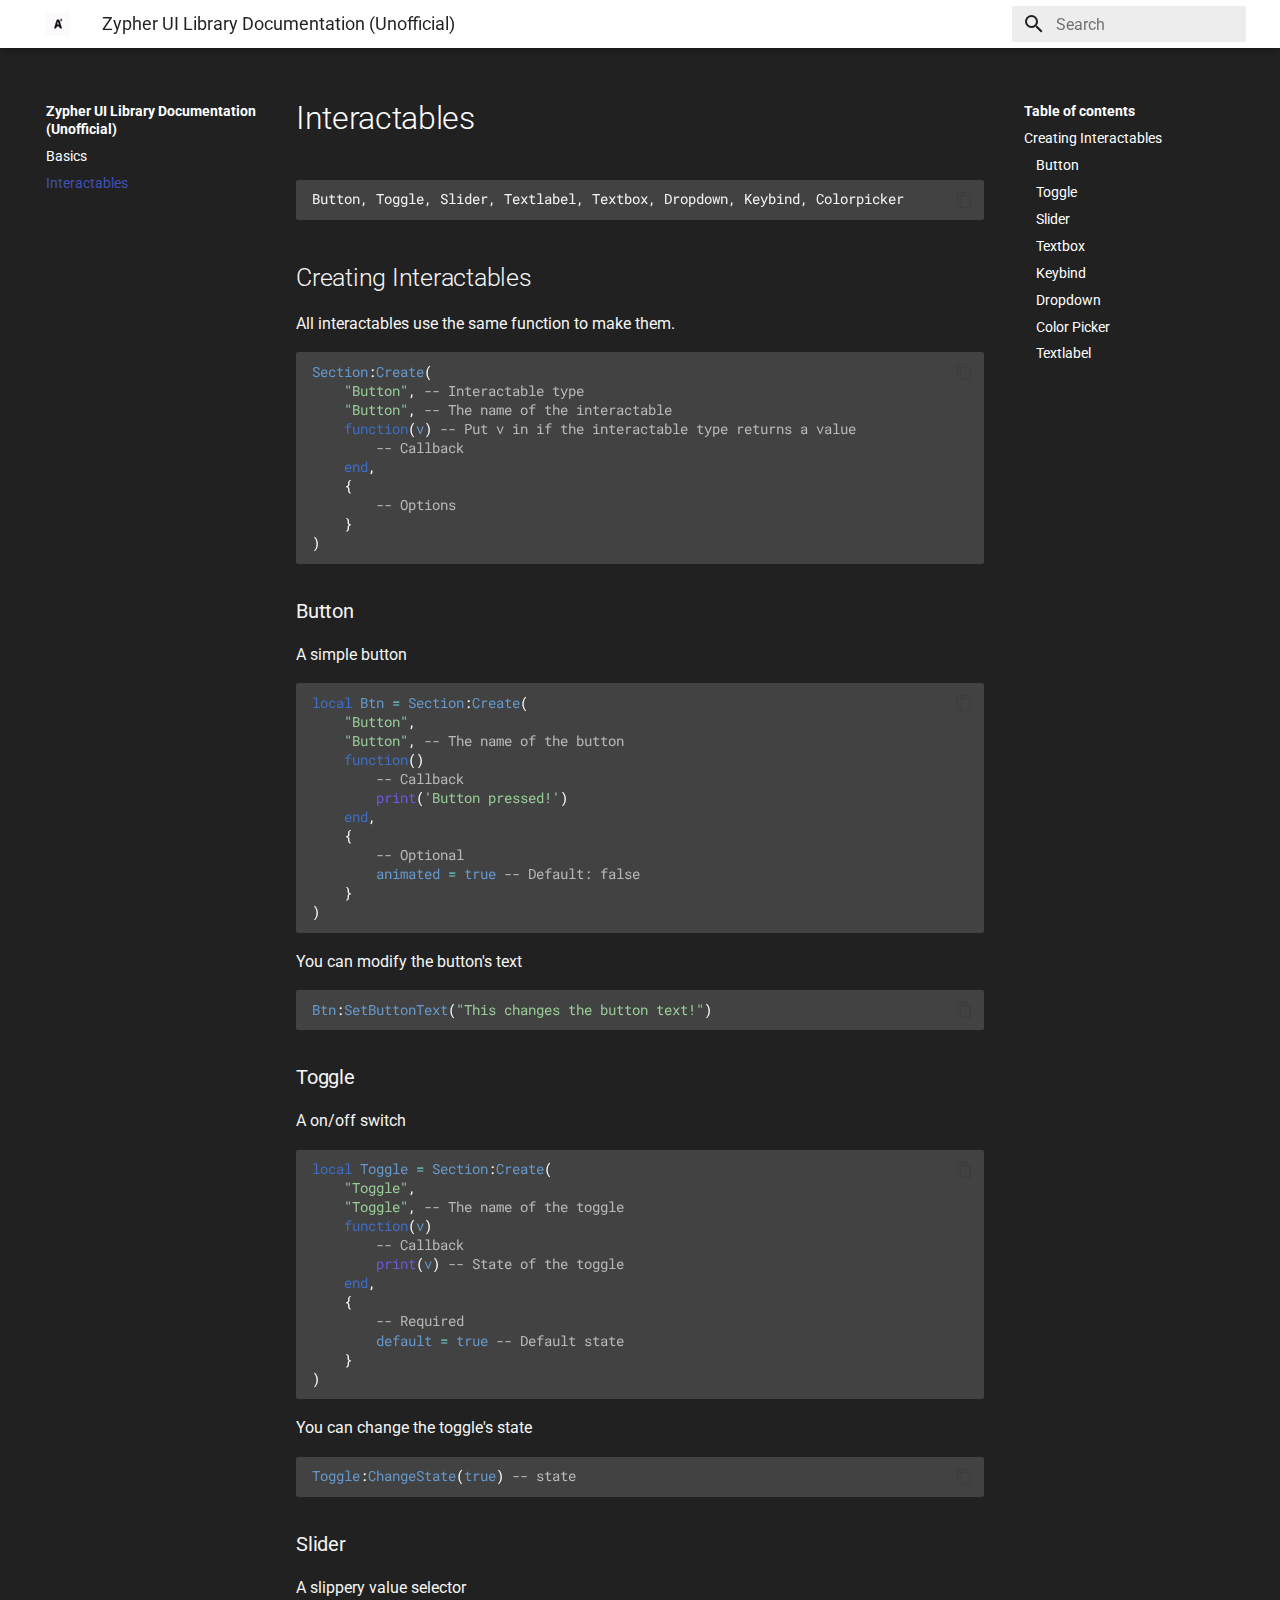
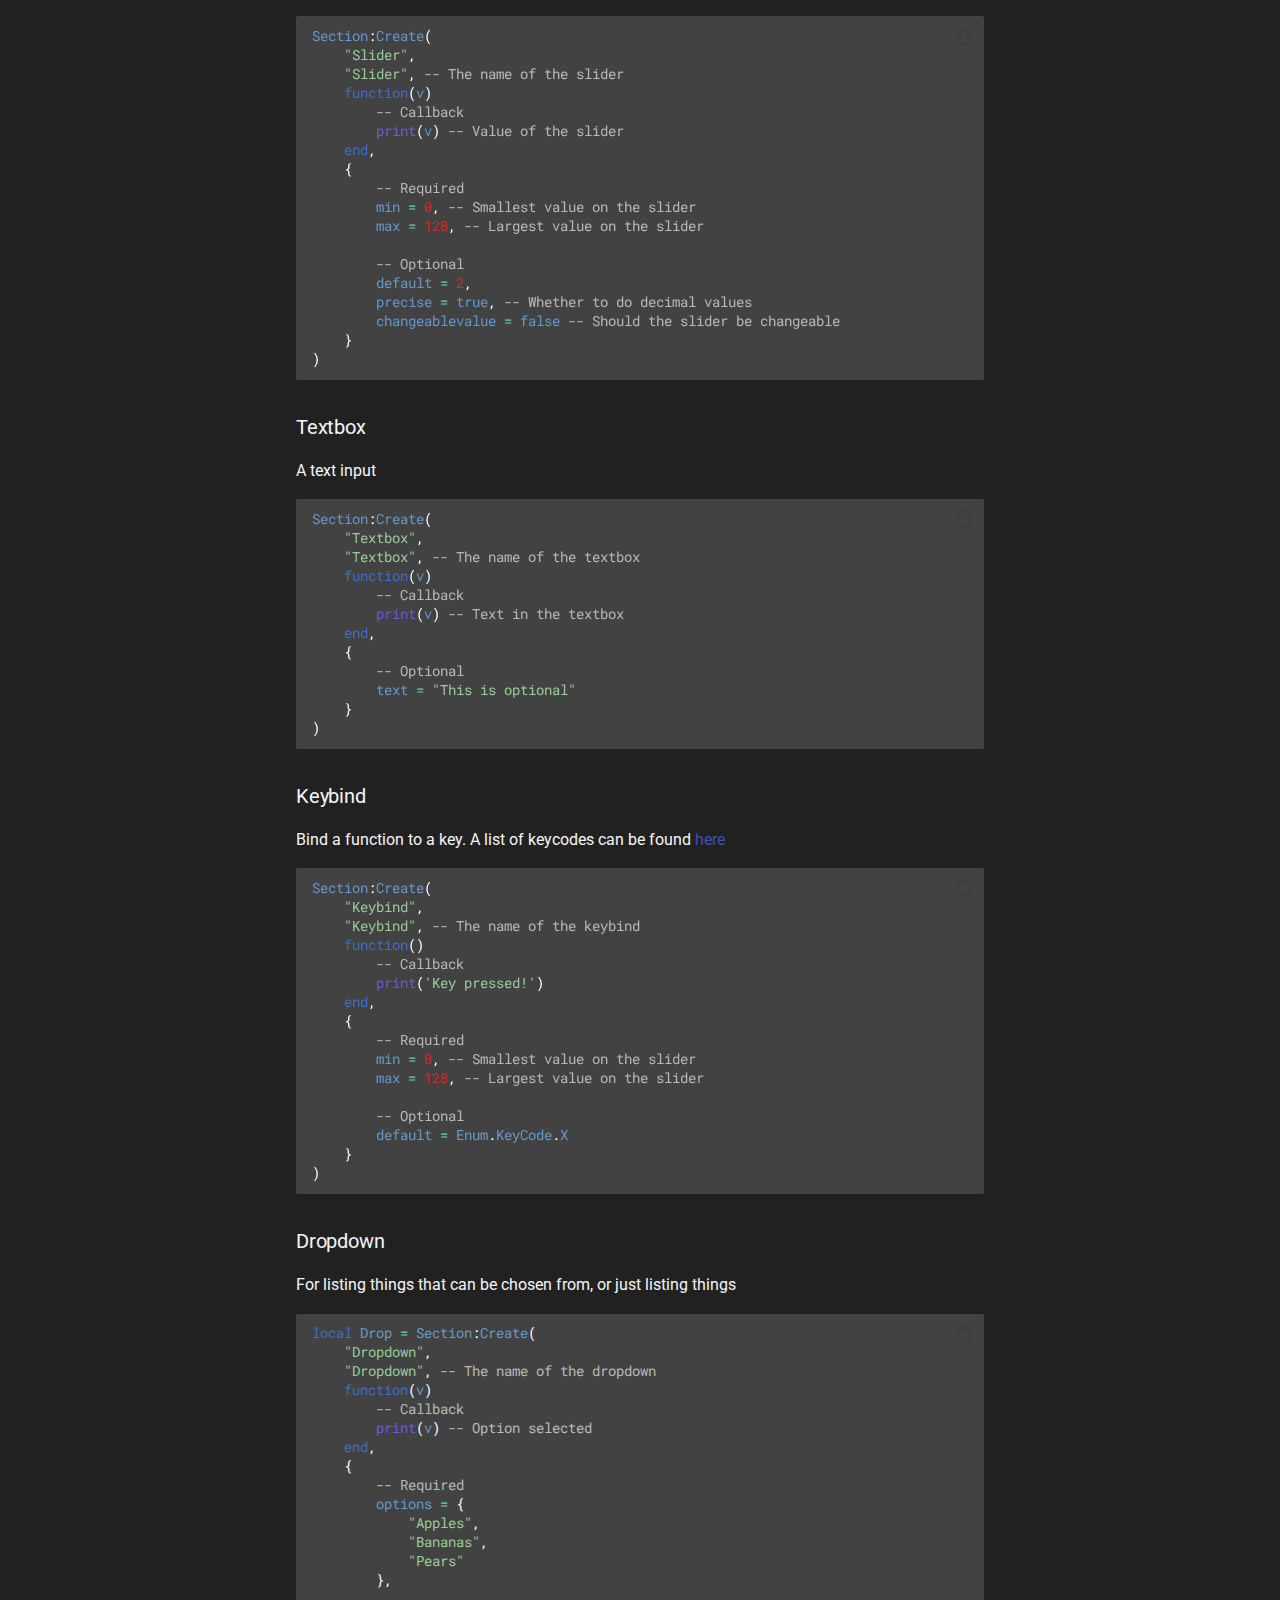
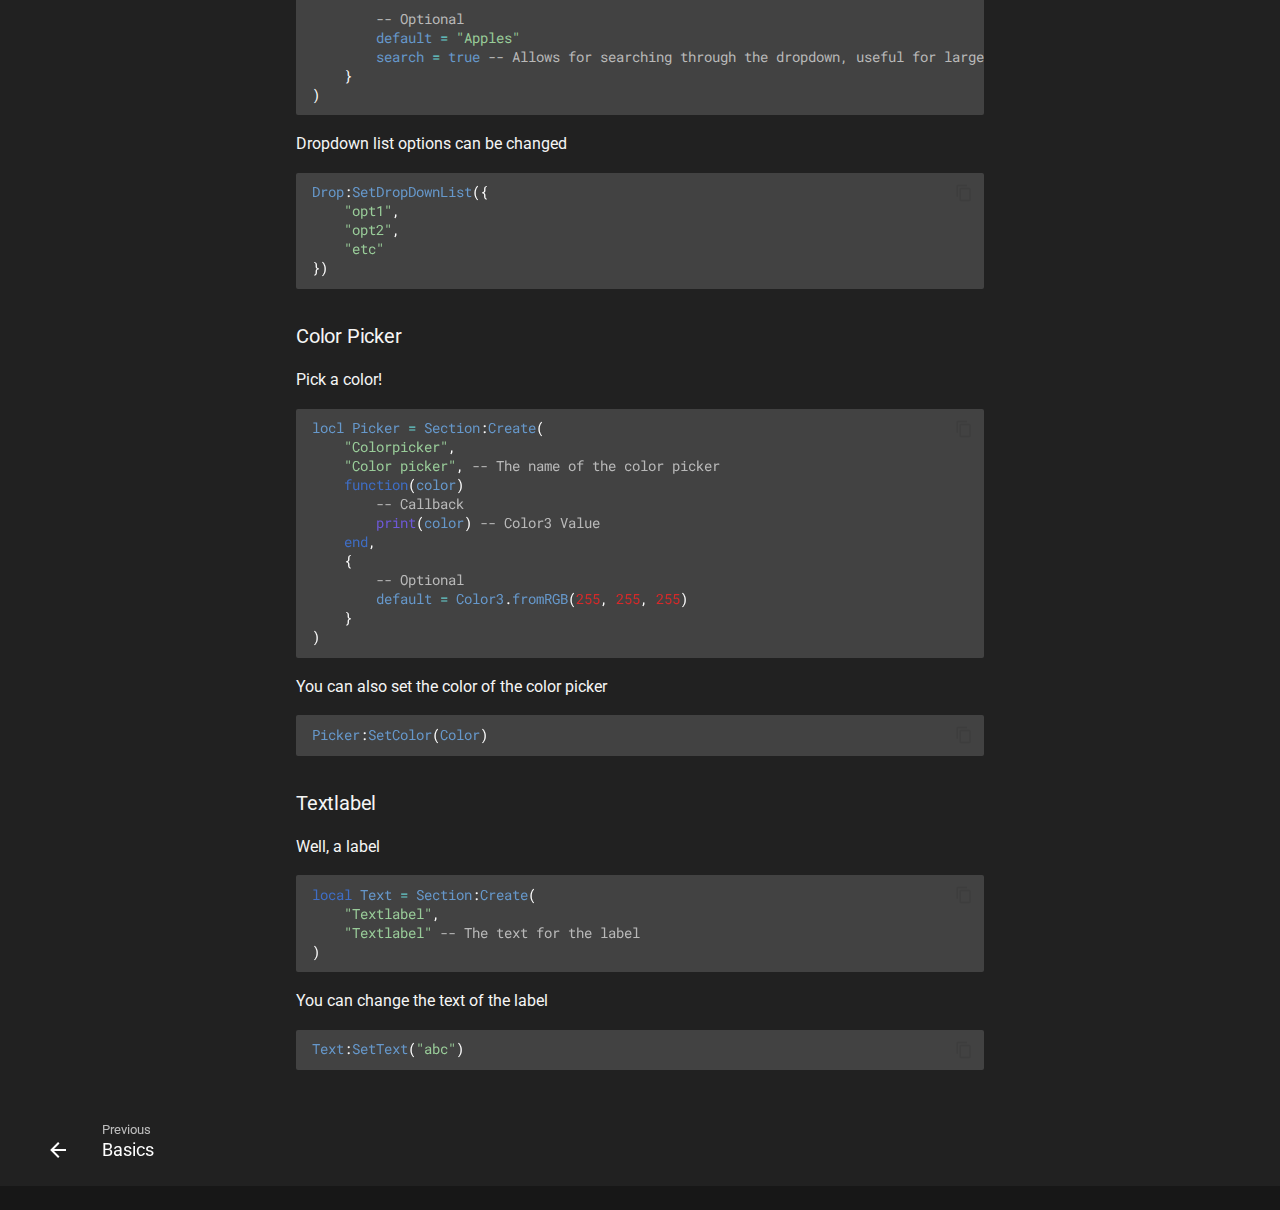
==== commit 02631682: "Deployed 0b0c15a with MkDocs version: 1.1.2" ====
--- a/interactables/index.html
+++ b/interactables/index.html
@@ -431,7 +431,7 @@
 </code></pre></div>
 <h3 id="button">Button</h3>
 <p>A simple button</p>
-<div class="highlight"><pre><span></span><code><span class="n">Section</span><span class="p">:</span><span class="n">Create</span><span class="p">(</span>
+<div class="highlight"><pre><span></span><code><span class="kd">local</span> <span class="n">Btn</span> <span class="o">=</span> <span class="n">Section</span><span class="p">:</span><span class="n">Create</span><span class="p">(</span>
     <span class="s2">&quot;Button&quot;</span><span class="p">,</span>
     <span class="s2">&quot;Button&quot;</span><span class="p">,</span> <span class="c1">-- The name of the button</span>
     <span class="kr">function</span><span class="p">()</span>
@@ -444,9 +444,12 @@
     <span class="p">}</span>
 <span class="p">)</span>
 </code></pre></div>
+<p>You can modify the button's text</p>
+<div class="highlight"><pre><span></span><code><span class="n">Btn</span><span class="p">:</span><span class="n">SetButtonText</span><span class="p">(</span><span class="s2">&quot;This changes the button text!&quot;</span><span class="p">)</span>
+</code></pre></div>
 <h3 id="toggle">Toggle</h3>
 <p>A on/off switch</p>
-<div class="highlight"><pre><span></span><code><span class="n">Section</span><span class="p">:</span><span class="n">Create</span><span class="p">(</span>
+<div class="highlight"><pre><span></span><code><span class="kd">local</span> <span class="n">Toggle</span> <span class="o">=</span> <span class="n">Section</span><span class="p">:</span><span class="n">Create</span><span class="p">(</span>
     <span class="s2">&quot;Toggle&quot;</span><span class="p">,</span>
     <span class="s2">&quot;Toggle&quot;</span><span class="p">,</span> <span class="c1">-- The name of the toggle</span>
     <span class="kr">function</span><span class="p">(</span><span class="n">v</span><span class="p">)</span>
@@ -458,6 +461,9 @@
         <span class="n">default</span> <span class="o">=</span> <span class="kc">true</span> <span class="c1">-- Default state</span>
     <span class="p">}</span>
 <span class="p">)</span>
+</code></pre></div>
+<p>You can change the toggle's state</p>
+<div class="highlight"><pre><span></span><code><span class="n">Toggle</span><span class="p">:</span><span class="n">ChangeState</span><span class="p">(</span><span class="kc">true</span><span class="p">)</span> <span class="c1">-- state</span>
 </code></pre></div>
 <h3 id="slider">Slider</h3>
 <p>A slippery value selector</p>
@@ -516,7 +522,7 @@
 </code></pre></div>
 <h3 id="dropdown">Dropdown</h3>
 <p>For listing things that can be chosen from, or just listing things</p>
-<div class="highlight"><pre><span></span><code><span class="n">Section</span><span class="p">:</span><span class="n">Create</span><span class="p">(</span>
+<div class="highlight"><pre><span></span><code><span class="kd">local</span> <span class="n">Drop</span> <span class="o">=</span> <span class="n">Section</span><span class="p">:</span><span class="n">Create</span><span class="p">(</span>
     <span class="s2">&quot;Dropdown&quot;</span><span class="p">,</span>
     <span class="s2">&quot;Dropdown&quot;</span><span class="p">,</span> <span class="c1">-- The name of the dropdown</span>
     <span class="kr">function</span><span class="p">(</span><span class="n">v</span><span class="p">)</span>
@@ -537,9 +543,16 @@
     <span class="p">}</span>
 <span class="p">)</span>
 </code></pre></div>
+<p>Dropdown list options can be changed</p>
+<div class="highlight"><pre><span></span><code><span class="n">Drop</span><span class="p">:</span><span class="n">SetDropDownList</span><span class="p">({</span>
+    <span class="s2">&quot;opt1&quot;</span><span class="p">,</span>
+    <span class="s2">&quot;opt2&quot;</span><span class="p">,</span>
+    <span class="s2">&quot;etc&quot;</span>
+<span class="p">})</span>
+</code></pre></div>
 <h3 id="color-picker">Color Picker</h3>
 <p>Pick a color!</p>
-<div class="highlight"><pre><span></span><code><span class="n">Section</span><span class="p">:</span><span class="n">Create</span><span class="p">(</span>
+<div class="highlight"><pre><span></span><code><span class="n">locl</span> <span class="n">Picker</span> <span class="o">=</span> <span class="n">Section</span><span class="p">:</span><span class="n">Create</span><span class="p">(</span>
     <span class="s2">&quot;Colorpicker&quot;</span><span class="p">,</span>
     <span class="s2">&quot;Color picker&quot;</span><span class="p">,</span> <span class="c1">-- The name of the color picker</span>
     <span class="kr">function</span><span class="p">(</span><span class="n">color</span><span class="p">)</span>
@@ -552,12 +565,18 @@
     <span class="p">}</span>
 <span class="p">)</span>
 </code></pre></div>
+<p>You can also set the color of the color picker</p>
+<div class="highlight"><pre><span></span><code><span class="n">Picker</span><span class="p">:</span><span class="n">SetColor</span><span class="p">(</span><span class="n">Color</span><span class="p">)</span>
+</code></pre></div>
 <h3 id="textlabel">Textlabel</h3>
 <p>Well, a label</p>
-<div class="highlight"><pre><span></span><code><span class="n">Section</span><span class="p">:</span><span class="n">Create</span><span class="p">(</span>
+<div class="highlight"><pre><span></span><code><span class="kd">local</span> <span class="n">Text</span> <span class="o">=</span> <span class="n">Section</span><span class="p">:</span><span class="n">Create</span><span class="p">(</span>
     <span class="s2">&quot;Textlabel&quot;</span><span class="p">,</span>
     <span class="s2">&quot;Textlabel&quot;</span> <span class="c1">-- The text for the label</span>
 <span class="p">)</span>
+</code></pre></div>
+<p>You can change the text of the label</p>
+<div class="highlight"><pre><span></span><code><span class="n">Text</span><span class="p">:</span><span class="n">SetText</span><span class="p">(</span><span class="s2">&quot;abc&quot;</span><span class="p">)</span>
 </code></pre></div>
                 
               
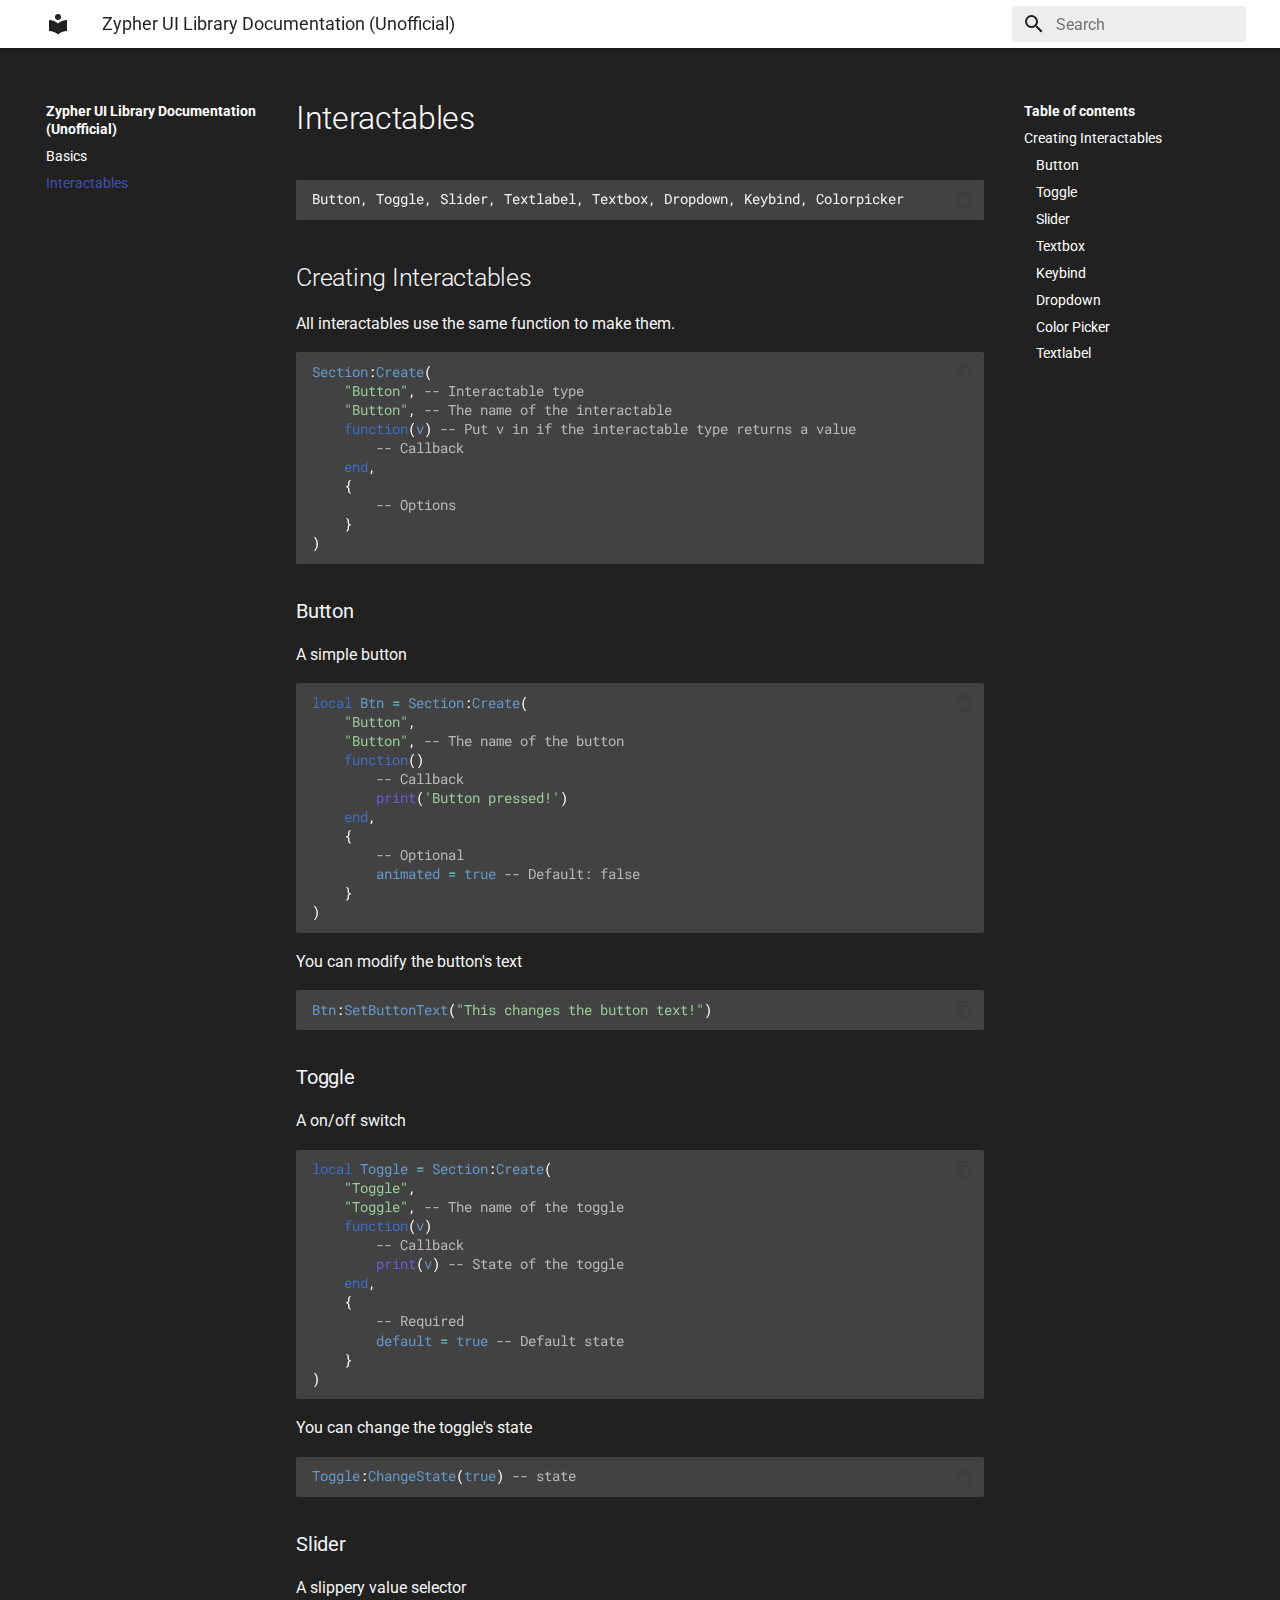
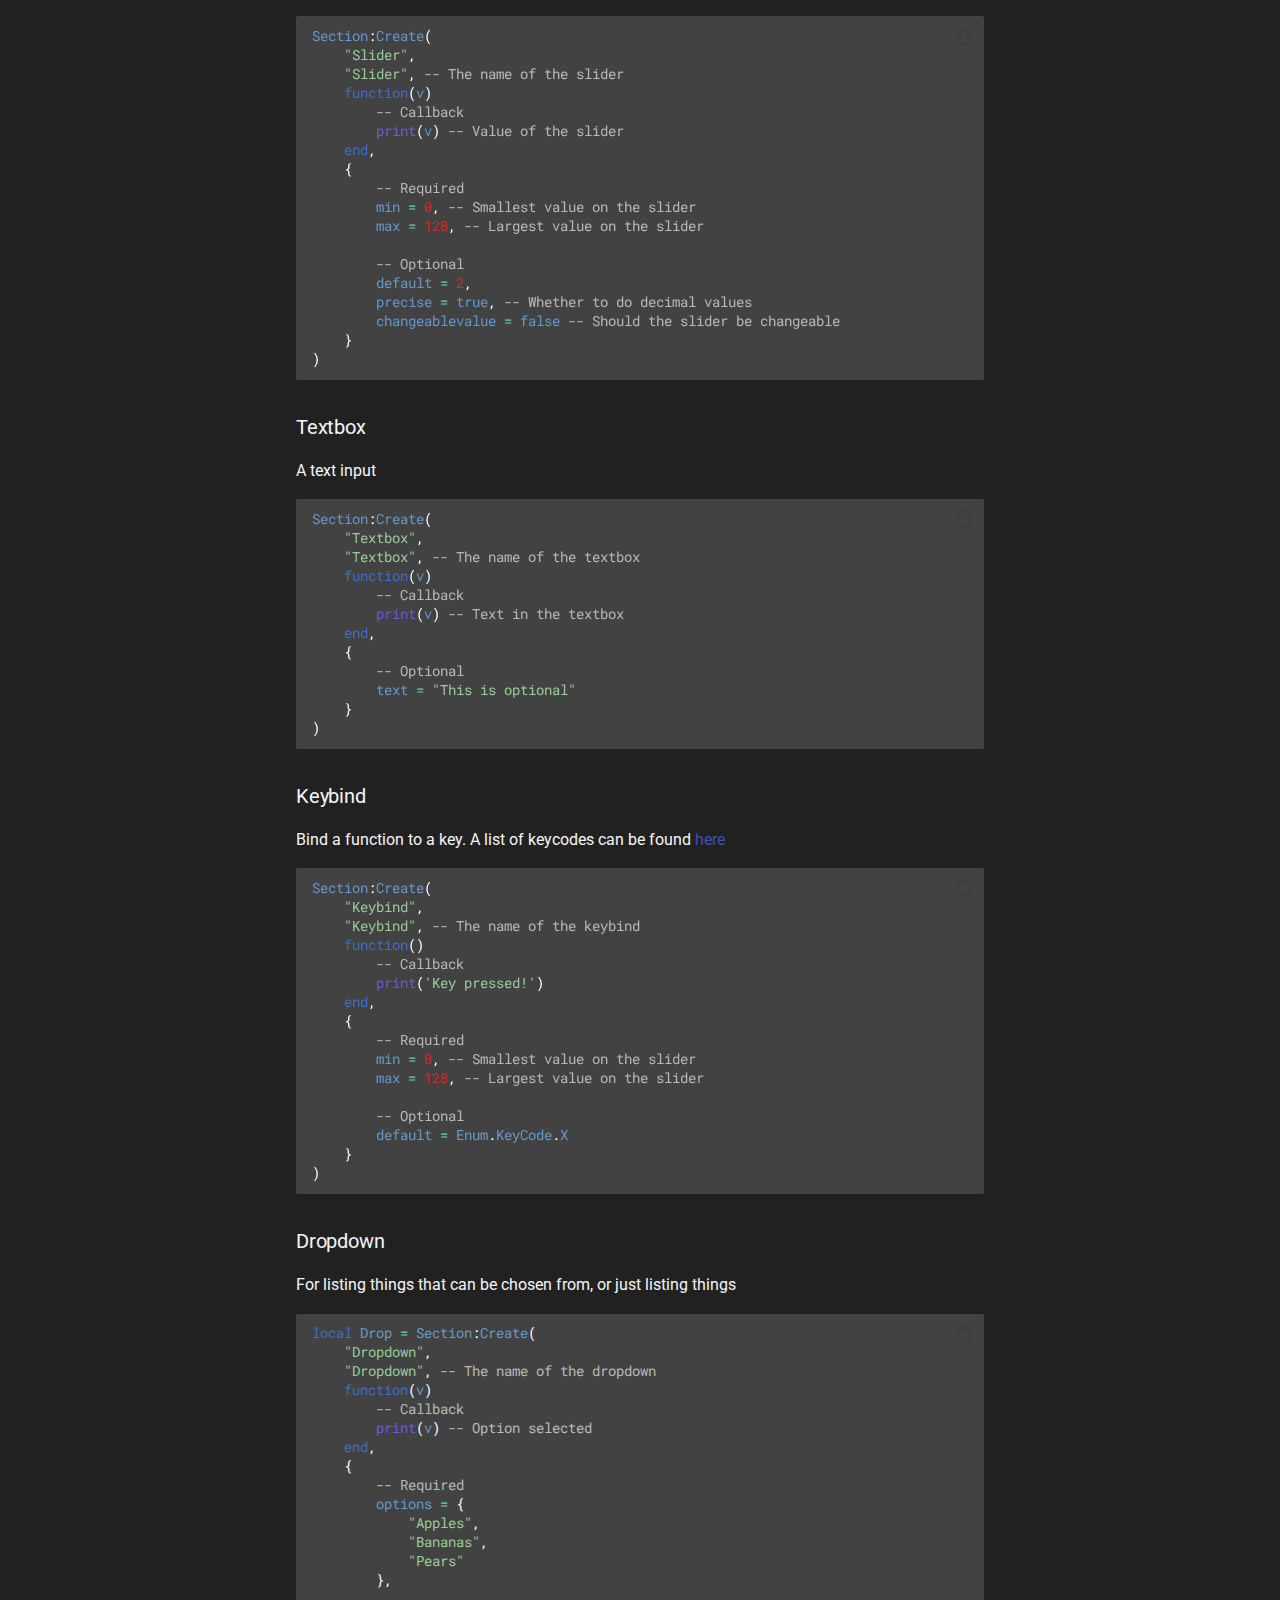
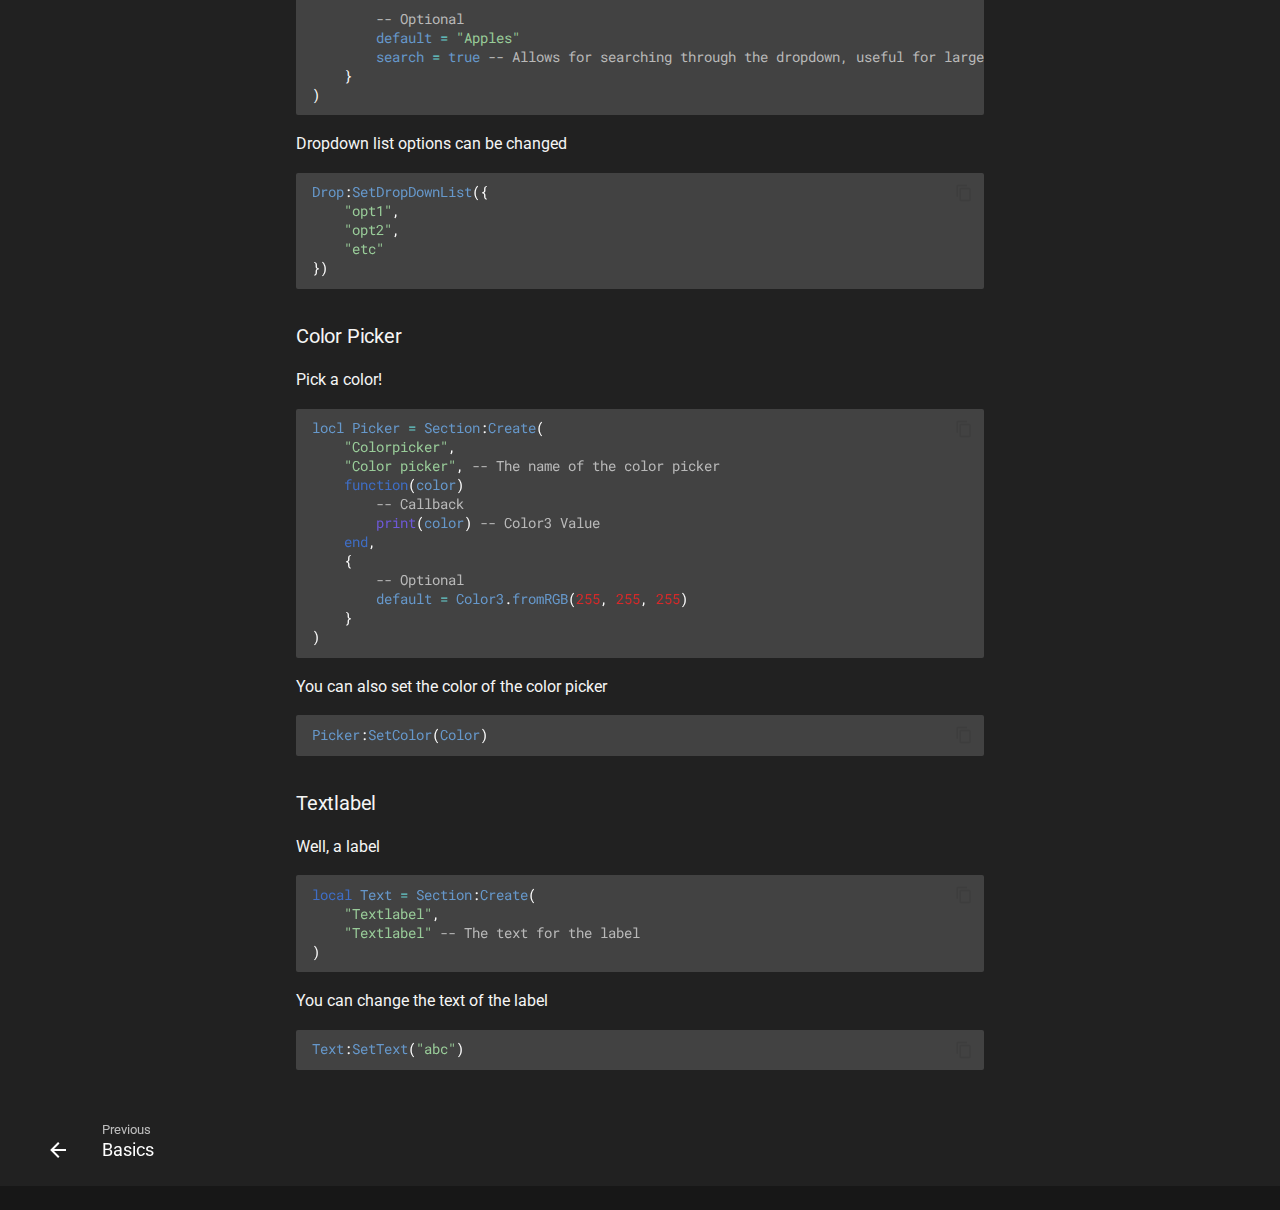
==== commit 16b48c2a: "Deployed 0b0c15a with MkDocs version: 1.1.2" ====
--- a/interactables/index.html
+++ b/interactables/index.html
@@ -9,7 +9,7 @@
       
       
       
-      <link rel="shortcut icon" href="../images/favicon.png">
+      <link rel="shortcut icon" href="../assets/images/favicon.png">
       <meta name="generator" content="mkdocs-1.1.2, mkdocs-material-6.2.8">
     
     
@@ -50,12 +50,10 @@
       
     
     
-<link rel='icon' type="image/png" href='https://cdn.soldexe.tk/l9nUzdSO.png' />
 <meta property="og:type" content="website" />
-<meta property="og:title" content="Alpha X" />
-<meta property="og:description" content="Alpha X Script Documentation" />
+<meta property="og:title" content="Zypher UI Library" />
+<meta property="og:description" content="Zypher UI Library Documentation" />
 <meta property="og:url" content="None" />
-<meta property="og:image" content="https://cdn.soldexe.tk/l9nUzdSO.png" />
 
   </head>
   
@@ -90,7 +88,8 @@
   <nav class="md-header-nav md-grid" aria-label="Header">
     <a href=".." title="Zypher UI Library Documentation (Unofficial)" class="md-header-nav__button md-logo" aria-label="Zypher UI Library Documentation (Unofficial)">
       
-  <img src="../assets/logo.png" alt="logo">
+  
+  <svg xmlns="http://www.w3.org/2000/svg" viewBox="0 0 24 24"><path d="M12 8a3 3 0 003-3 3 3 0 00-3-3 3 3 0 00-3 3 3 3 0 003 3m0 3.54C9.64 9.35 6.5 8 3 8v11c3.5 0 6.64 1.35 9 3.54 2.36-2.19 5.5-3.54 9-3.54V8c-3.5 0-6.64 1.35-9 3.54z"/></svg>
 
     </a>
     <label class="md-header-nav__button md-icon" for="__drawer">
@@ -169,7 +168,8 @@
   <label class="md-nav__title" for="__drawer">
     <a href=".." title="Zypher UI Library Documentation (Unofficial)" class="md-nav__button md-logo" aria-label="Zypher UI Library Documentation (Unofficial)">
       
-  <img src="../assets/logo.png" alt="logo">
+  
+  <svg xmlns="http://www.w3.org/2000/svg" viewBox="0 0 24 24"><path d="M12 8a3 3 0 003-3 3 3 0 00-3-3 3 3 0 00-3 3 3 3 0 003 3m0 3.54C9.64 9.35 6.5 8 3 8v11c3.5 0 6.64 1.35 9 3.54 2.36-2.19 5.5-3.54 9-3.54V8c-3.5 0-6.64 1.35-9 3.54z"/></svg>
 
     </a>
     Zypher UI Library Documentation (Unofficial)
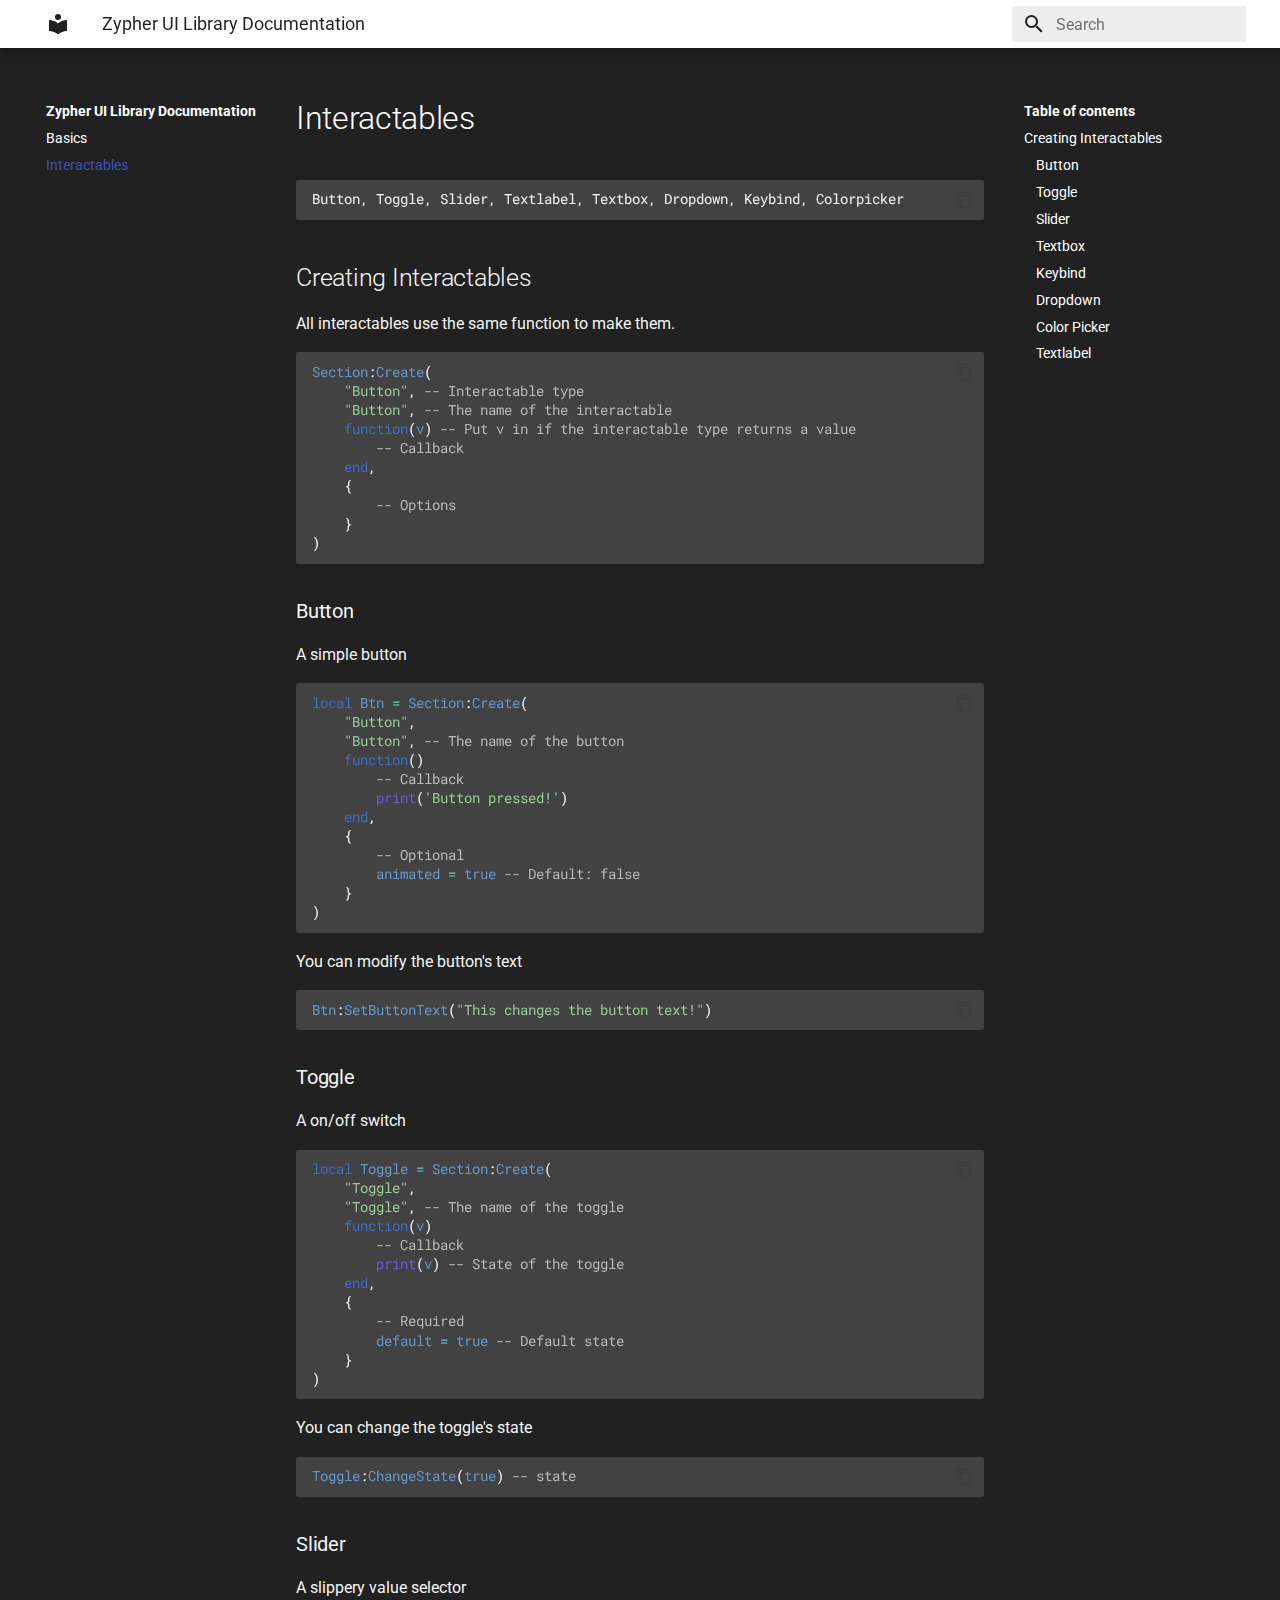
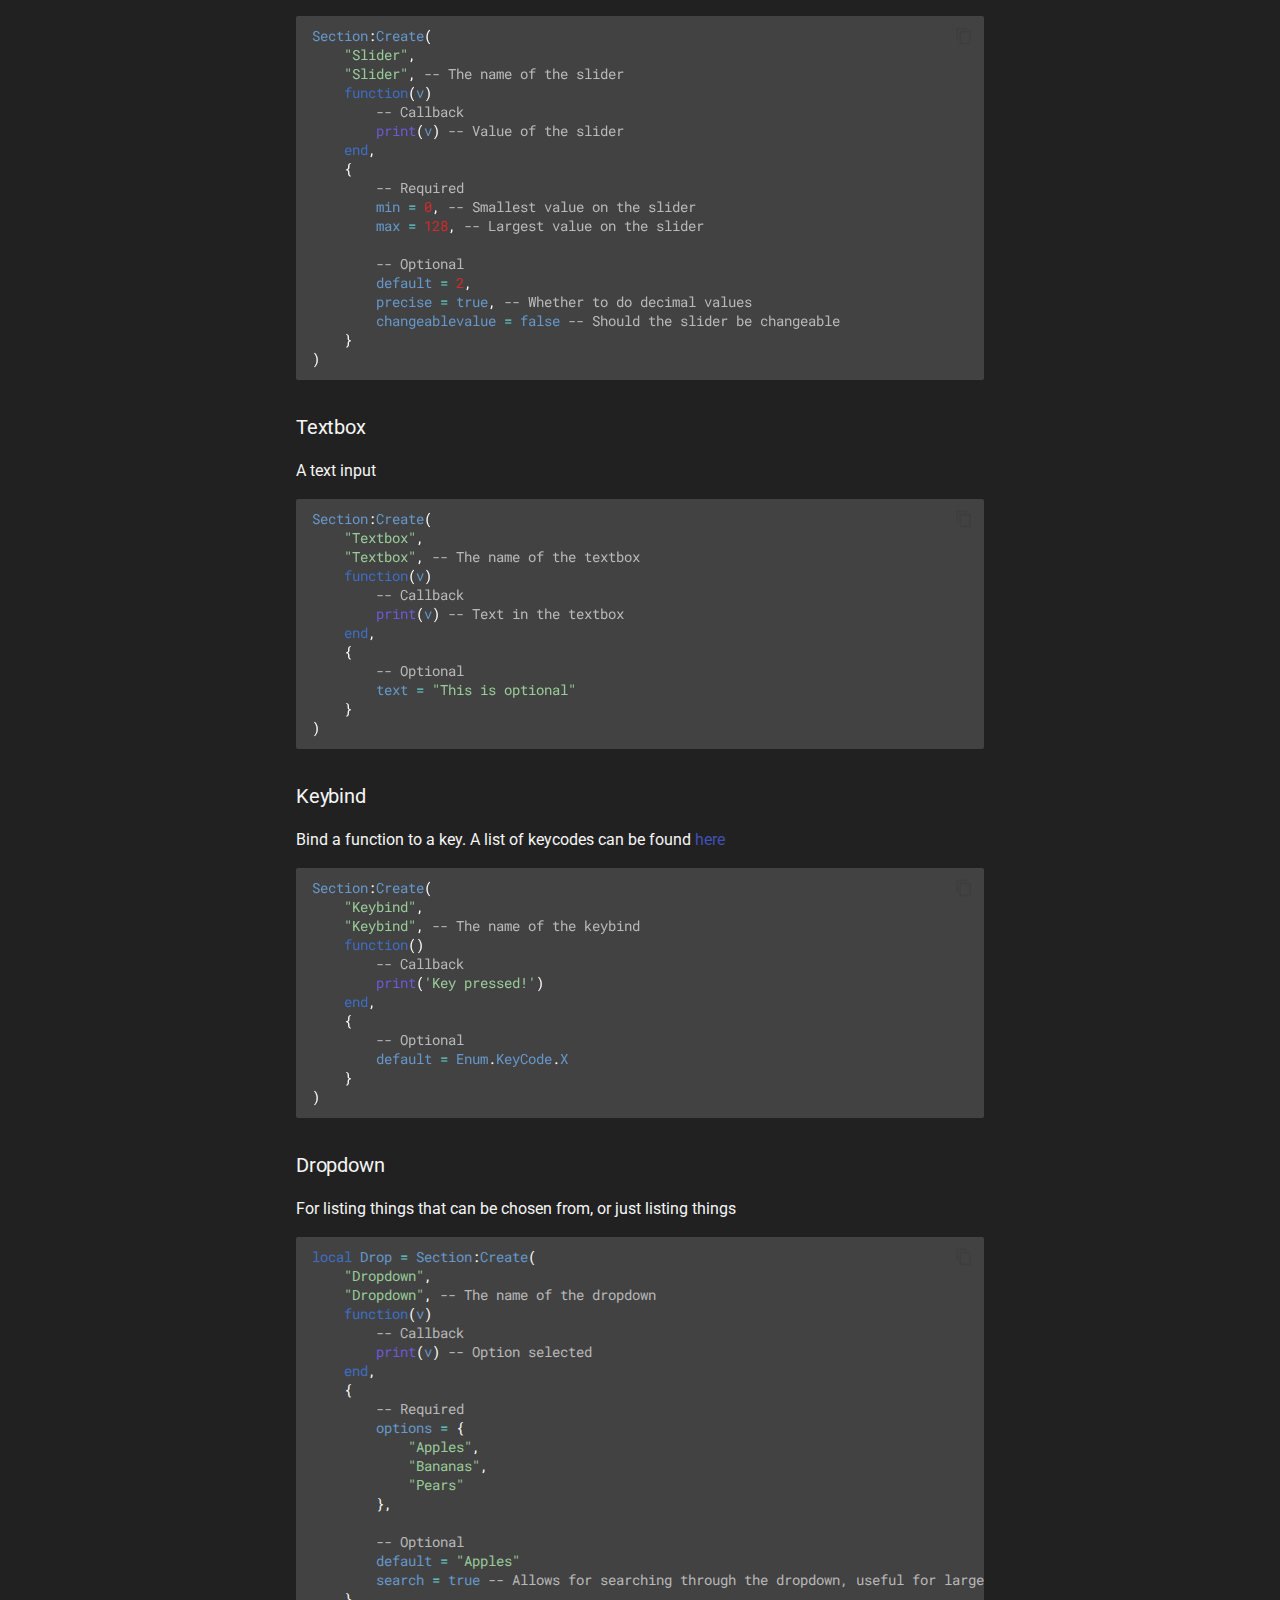
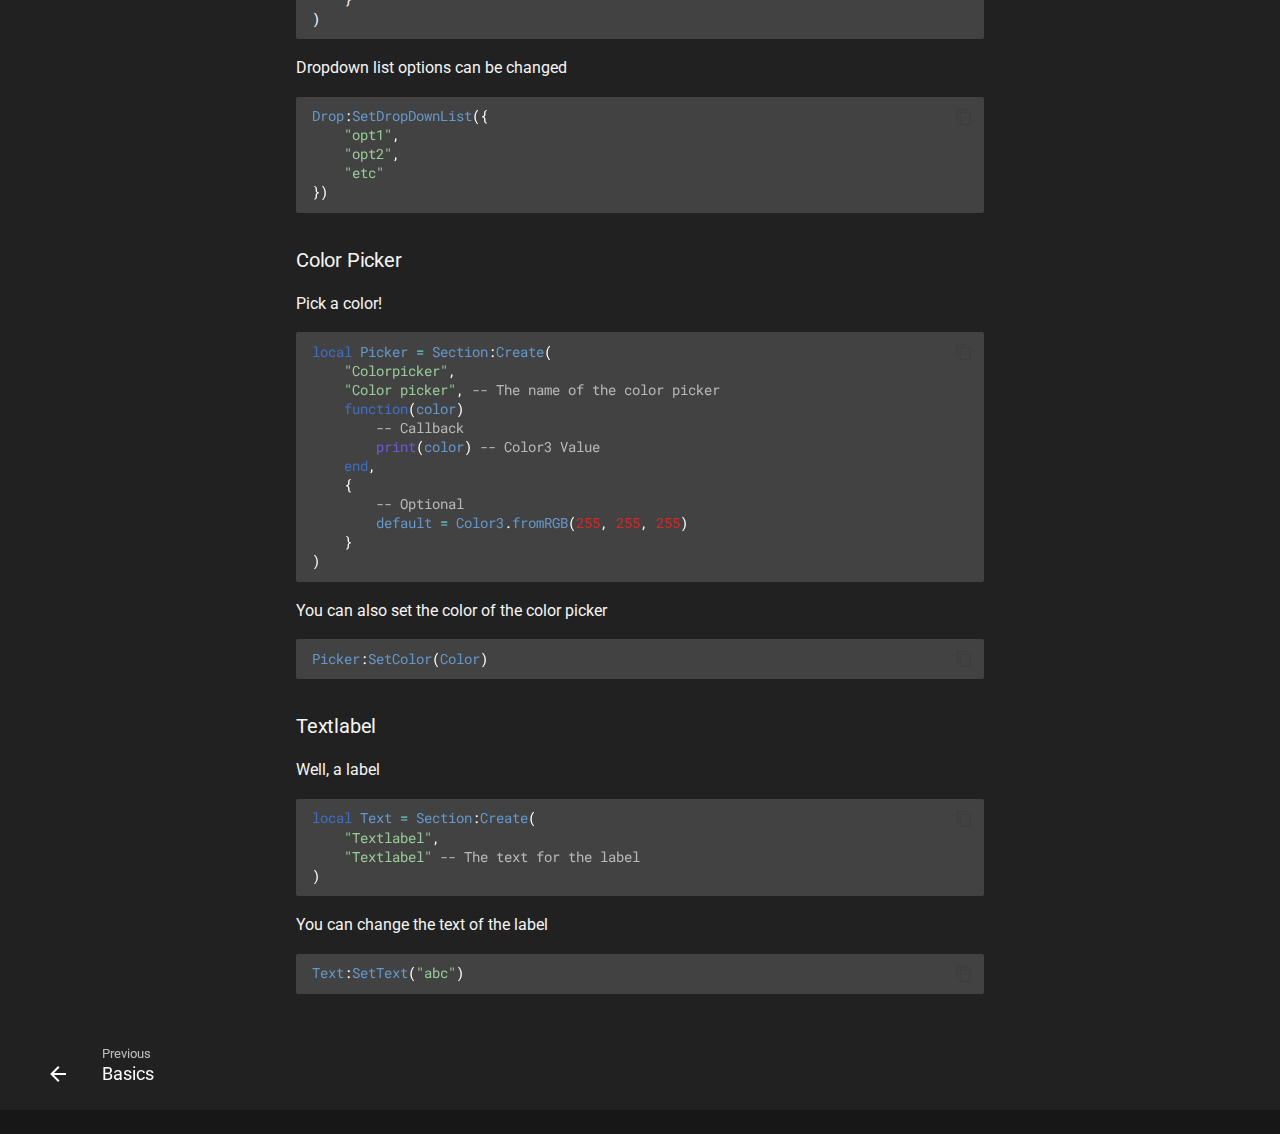
==== commit cefca326: "Deployed 080cf5b with MkDocs version: 1.1.2" ====
--- a/interactables/index.html
+++ b/interactables/index.html
@@ -14,7 +14,7 @@
     
     
       
-        <title>Interactables - Zypher UI Library Documentation (Unofficial)</title>
+        <title>Interactables - Zypher UI Library Documentation</title>
       
     
     
@@ -86,7 +86,7 @@
 
 <header class="md-header" data-md-component="header">
   <nav class="md-header-nav md-grid" aria-label="Header">
-    <a href=".." title="Zypher UI Library Documentation (Unofficial)" class="md-header-nav__button md-logo" aria-label="Zypher UI Library Documentation (Unofficial)">
+    <a href=".." title="Zypher UI Library Documentation" class="md-header-nav__button md-logo" aria-label="Zypher UI Library Documentation">
       
   
   <svg xmlns="http://www.w3.org/2000/svg" viewBox="0 0 24 24"><path d="M12 8a3 3 0 003-3 3 3 0 00-3-3 3 3 0 00-3 3 3 3 0 003 3m0 3.54C9.64 9.35 6.5 8 3 8v11c3.5 0 6.64 1.35 9 3.54 2.36-2.19 5.5-3.54 9-3.54V8c-3.5 0-6.64 1.35-9 3.54z"/></svg>
@@ -99,7 +99,7 @@
       <div class="md-header-nav__ellipsis">
         <div class="md-header-nav__topic">
           <span class="md-ellipsis">
-            Zypher UI Library Documentation (Unofficial)
+            Zypher UI Library Documentation
           </span>
         </div>
         <div class="md-header-nav__topic">
@@ -166,13 +166,13 @@
 
 <nav class="md-nav md-nav--primary" aria-label="Navigation" data-md-level="0">
   <label class="md-nav__title" for="__drawer">
-    <a href=".." title="Zypher UI Library Documentation (Unofficial)" class="md-nav__button md-logo" aria-label="Zypher UI Library Documentation (Unofficial)">
+    <a href=".." title="Zypher UI Library Documentation" class="md-nav__button md-logo" aria-label="Zypher UI Library Documentation">
       
   
   <svg xmlns="http://www.w3.org/2000/svg" viewBox="0 0 24 24"><path d="M12 8a3 3 0 003-3 3 3 0 00-3-3 3 3 0 00-3 3 3 3 0 003 3m0 3.54C9.64 9.35 6.5 8 3 8v11c3.5 0 6.64 1.35 9 3.54 2.36-2.19 5.5-3.54 9-3.54V8c-3.5 0-6.64 1.35-9 3.54z"/></svg>
 
     </a>
-    Zypher UI Library Documentation (Unofficial)
+    Zypher UI Library Documentation
   </label>
   
   <ul class="md-nav__list" data-md-scrollfix>
@@ -511,10 +511,6 @@
         <span class="nb">print</span><span class="p">(</span><span class="s1">&#39;Key pressed!&#39;</span><span class="p">)</span>
     <span class="kr">end</span><span class="p">,</span>
     <span class="p">{</span>
-        <span class="c1">-- Required</span>
-        <span class="n">min</span> <span class="o">=</span> <span class="mi">0</span><span class="p">,</span> <span class="c1">-- Smallest value on the slider</span>
-        <span class="n">max</span> <span class="o">=</span> <span class="mi">128</span><span class="p">,</span> <span class="c1">-- Largest value on the slider</span>
-
         <span class="c1">-- Optional</span>
         <span class="n">default</span> <span class="o">=</span> <span class="n">Enum</span><span class="p">.</span><span class="n">KeyCode</span><span class="p">.</span><span class="n">X</span>
     <span class="p">}</span>
@@ -552,7 +548,7 @@
 </code></pre></div>
 <h3 id="color-picker">Color Picker</h3>
 <p>Pick a color!</p>
-<div class="highlight"><pre><span></span><code><span class="n">locl</span> <span class="n">Picker</span> <span class="o">=</span> <span class="n">Section</span><span class="p">:</span><span class="n">Create</span><span class="p">(</span>
+<div class="highlight"><pre><span></span><code><span class="kd">local</span> <span class="n">Picker</span> <span class="o">=</span> <span class="n">Section</span><span class="p">:</span><span class="n">Create</span><span class="p">(</span>
     <span class="s2">&quot;Colorpicker&quot;</span><span class="p">,</span>
     <span class="s2">&quot;Color picker&quot;</span><span class="p">,</span> <span class="c1">-- The name of the color picker</span>
     <span class="kr">function</span><span class="p">(</span><span class="n">color</span><span class="p">)</span>
